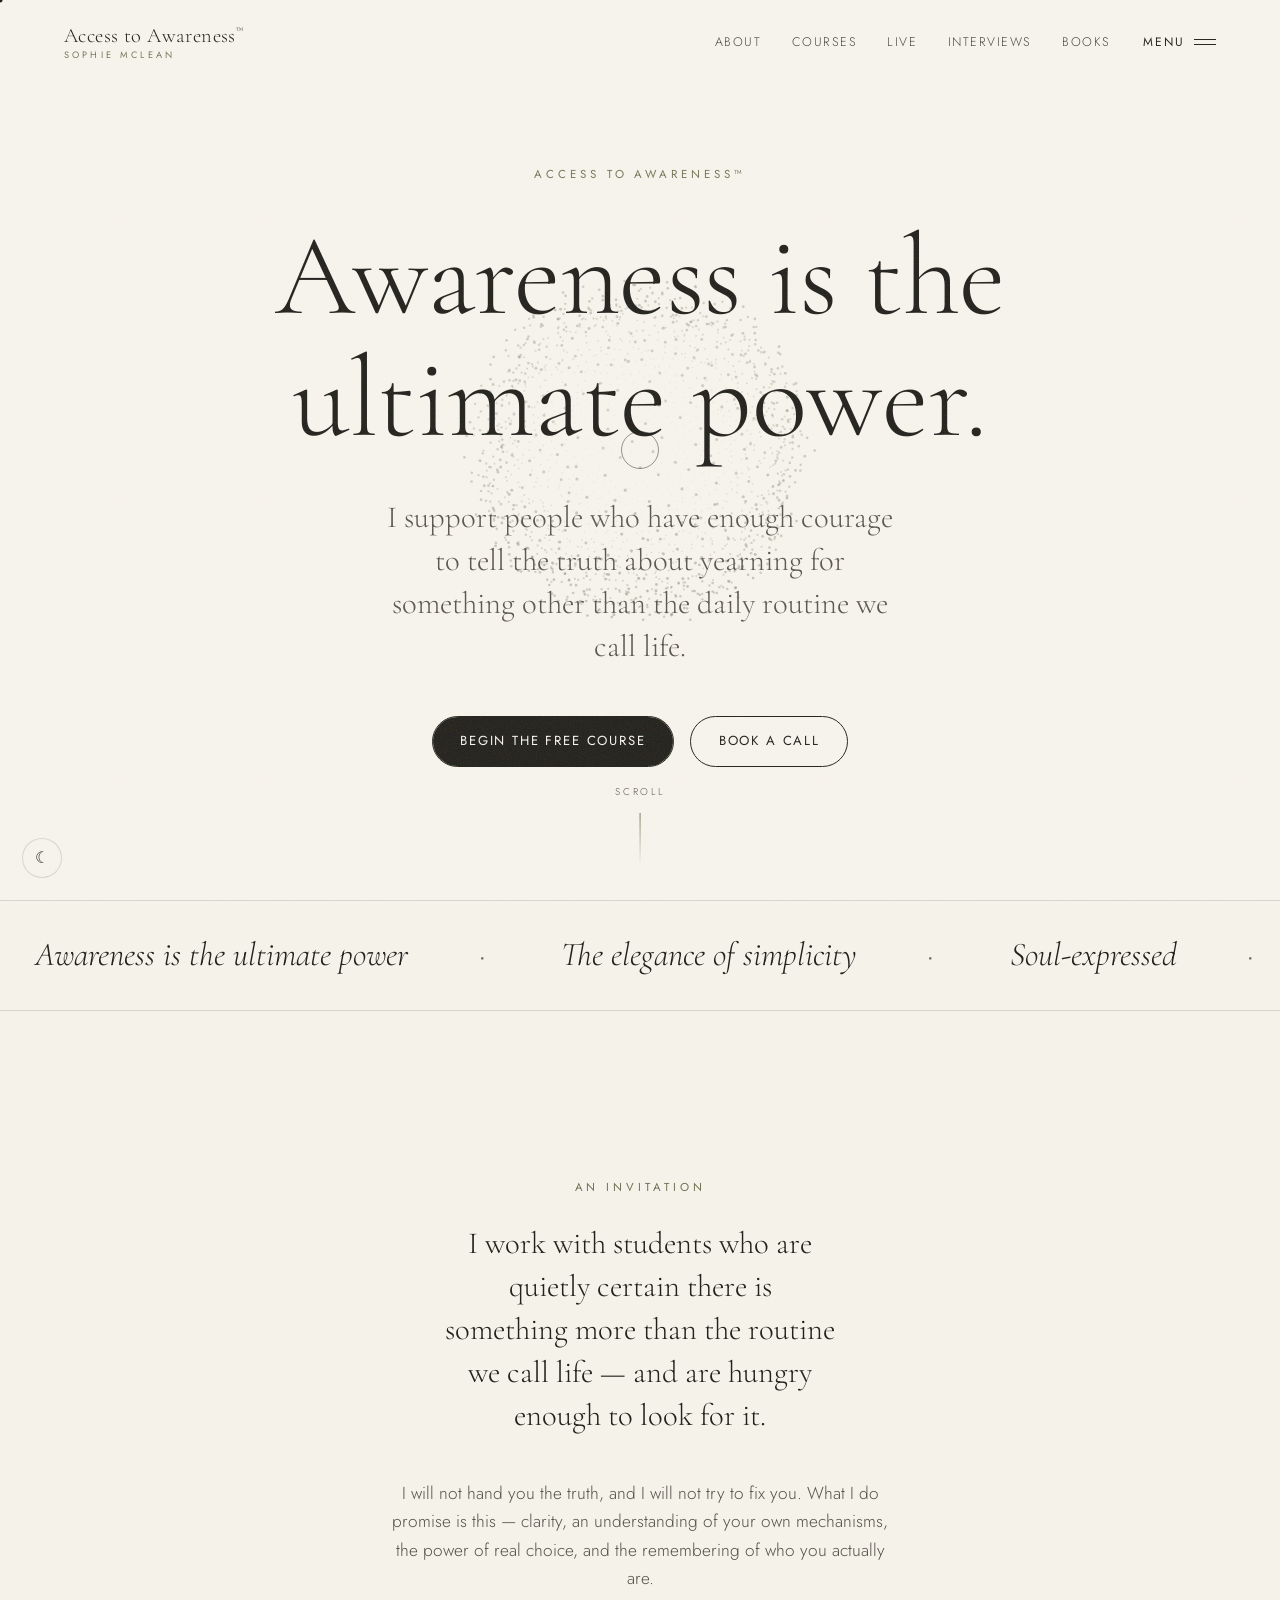
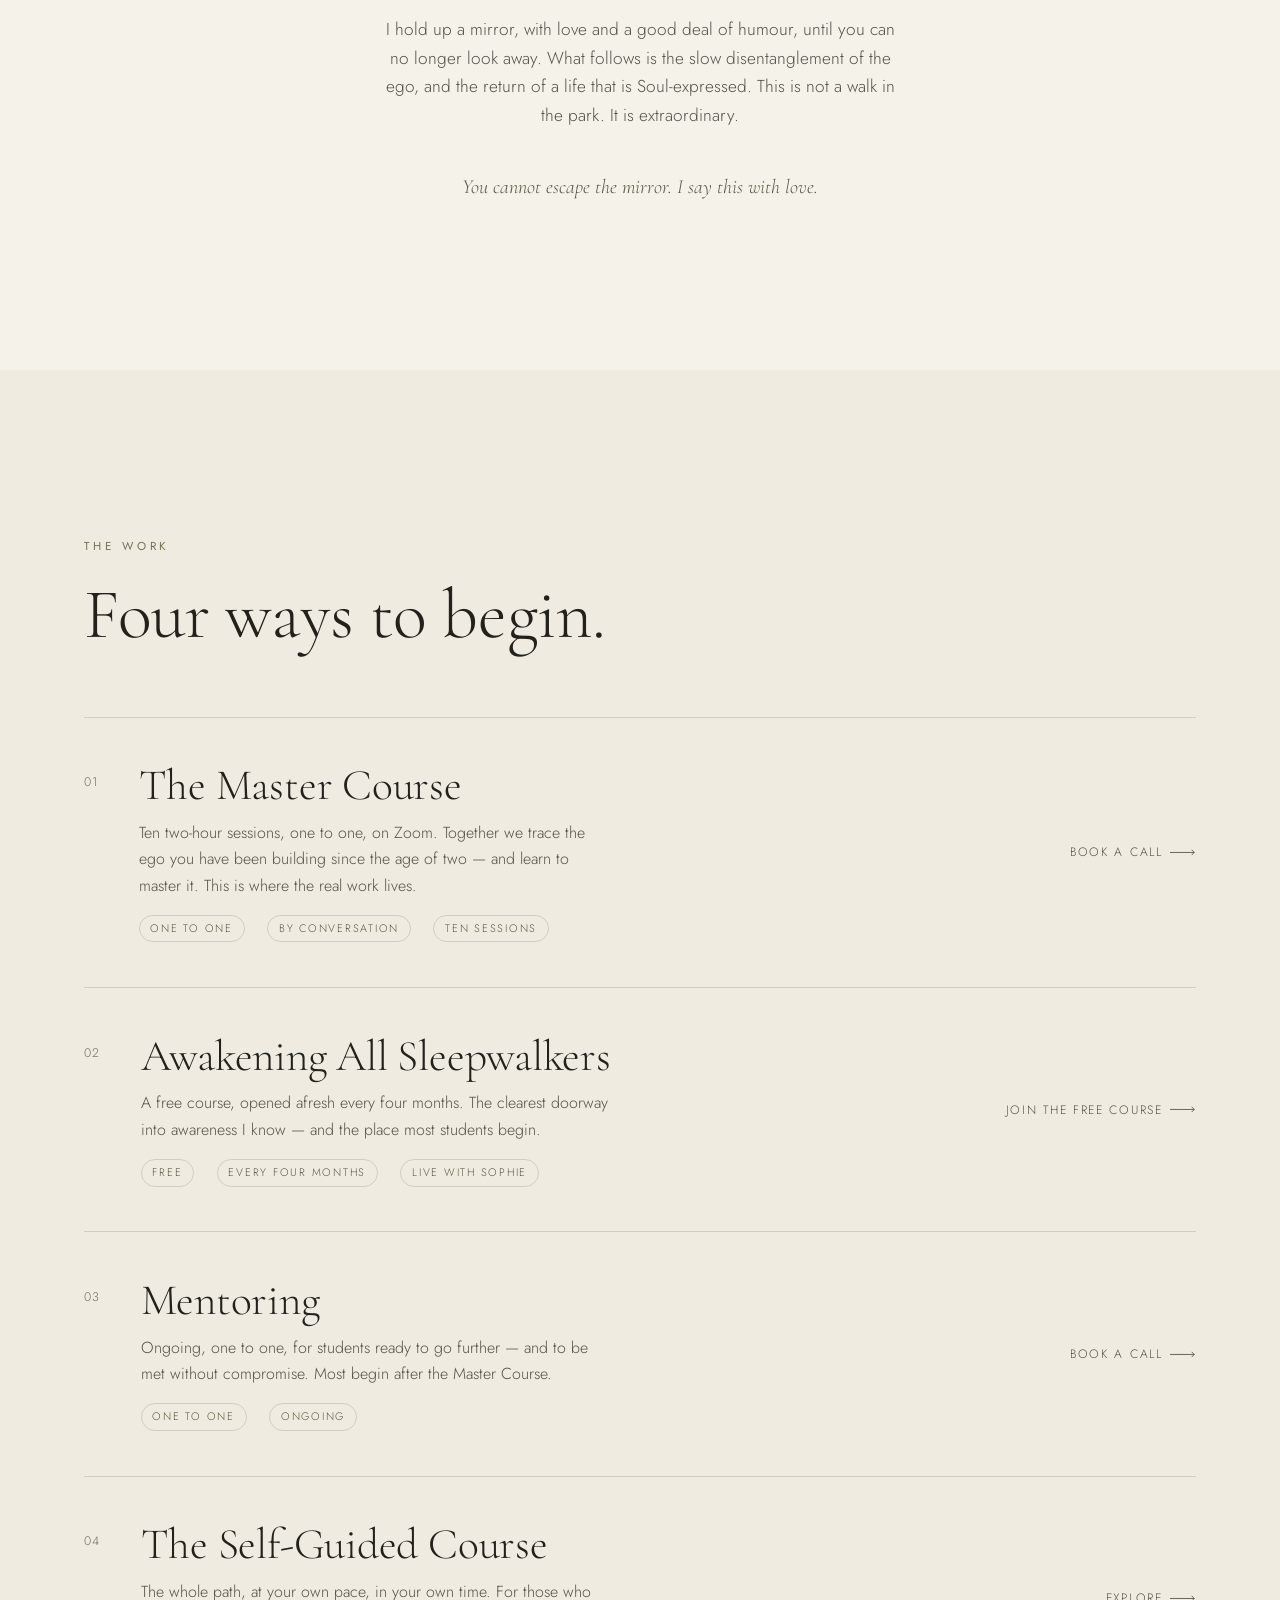
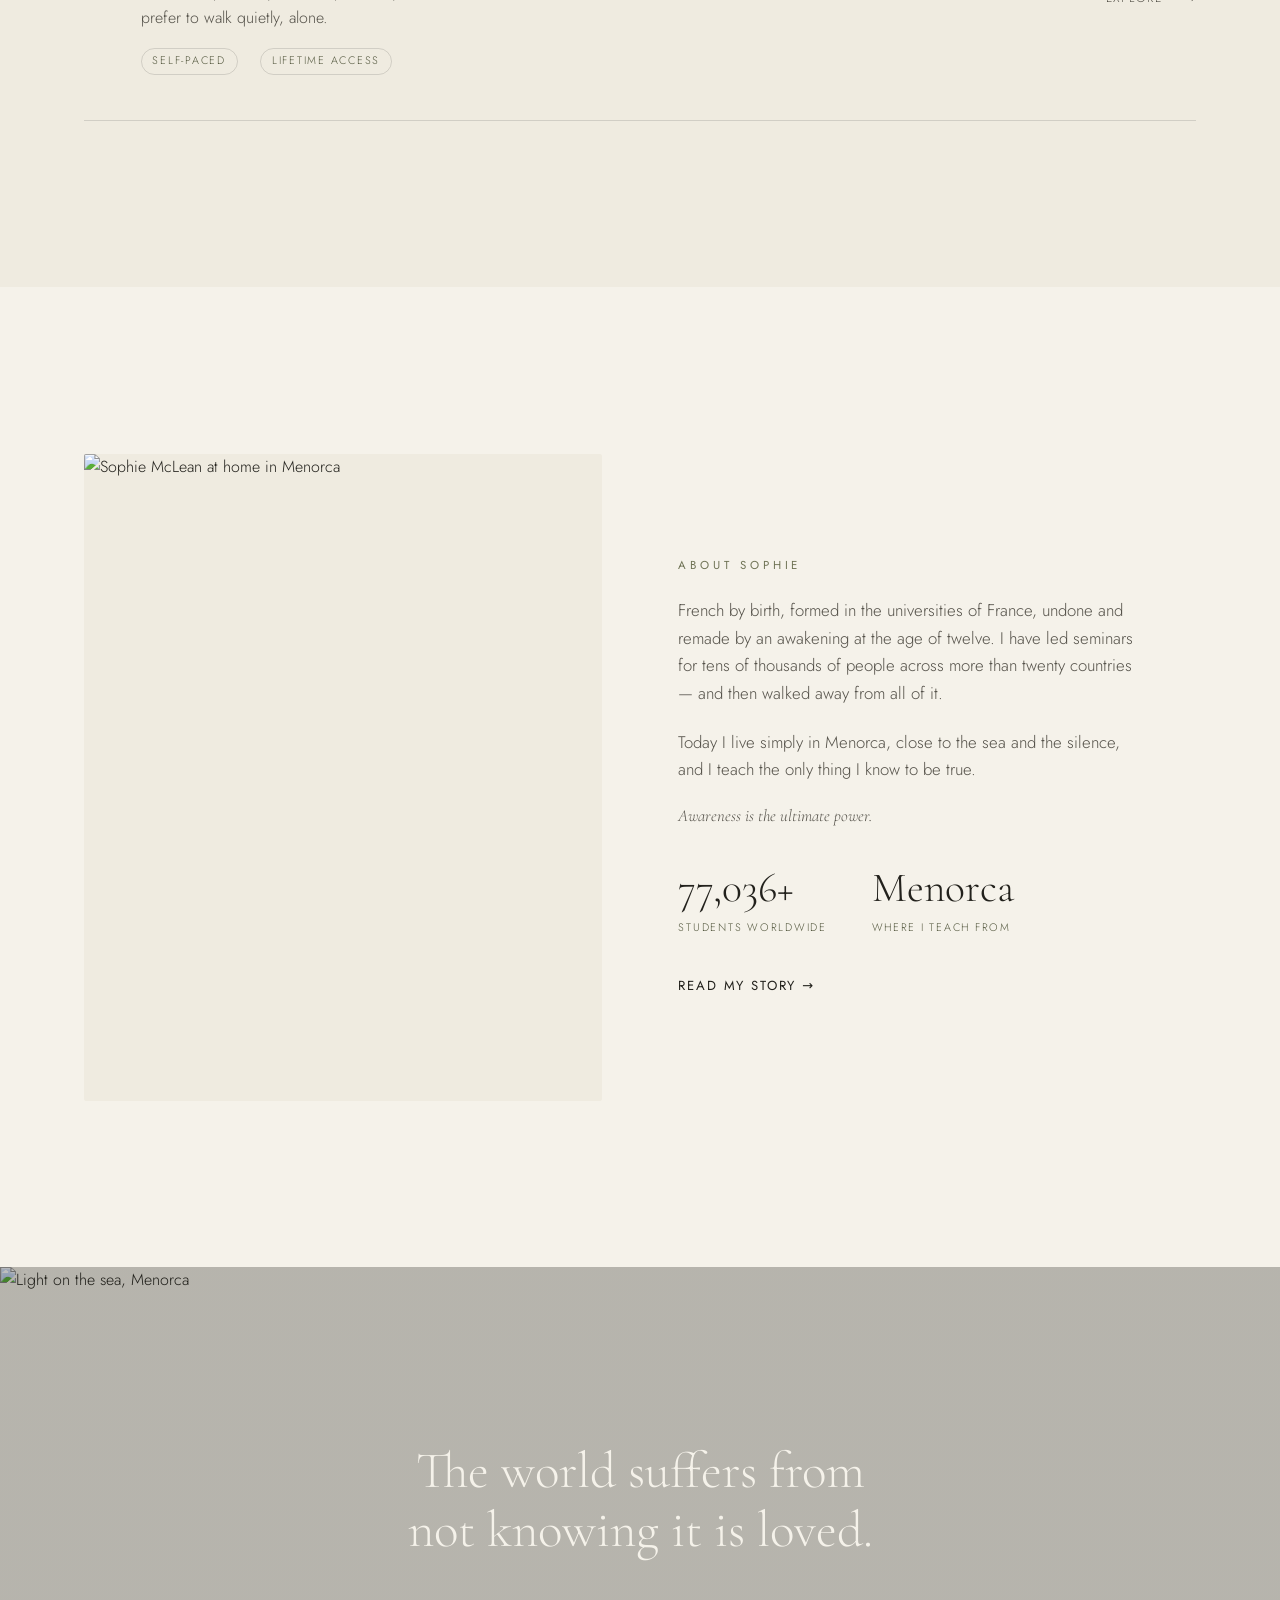
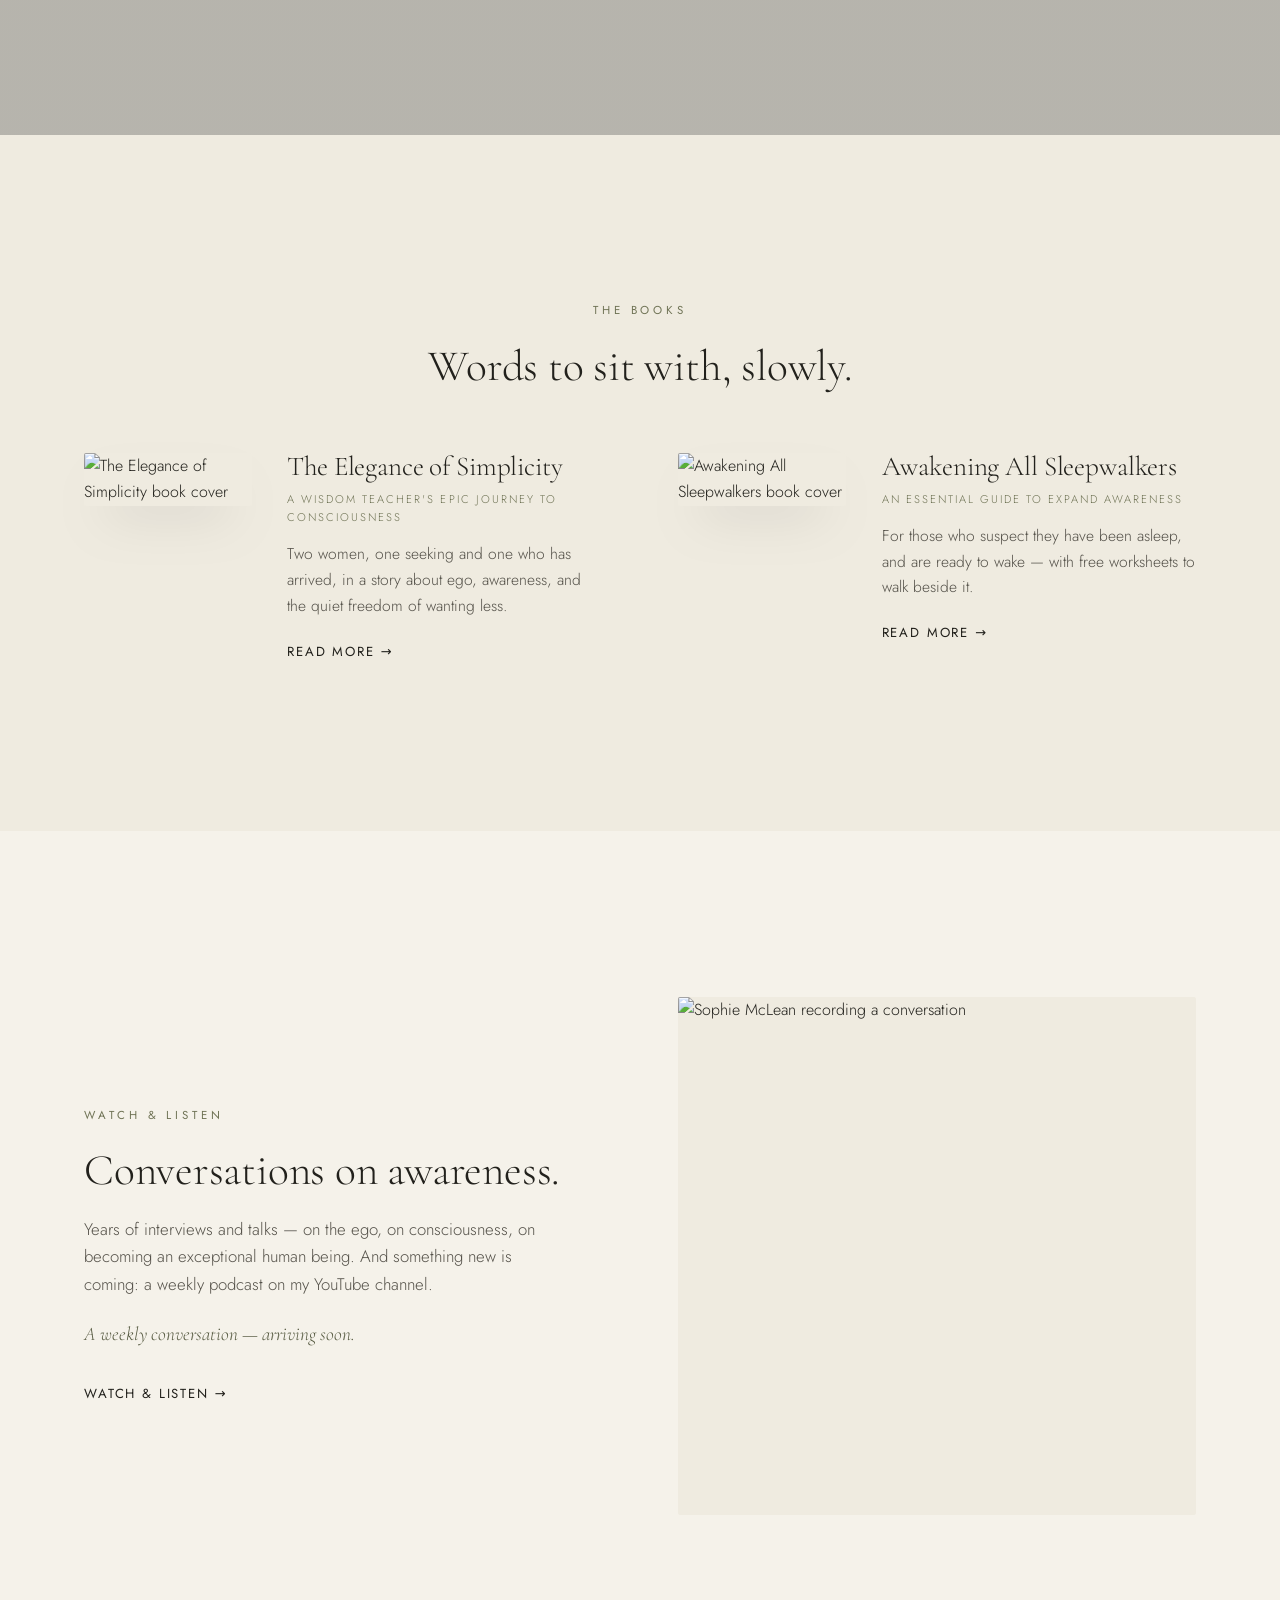
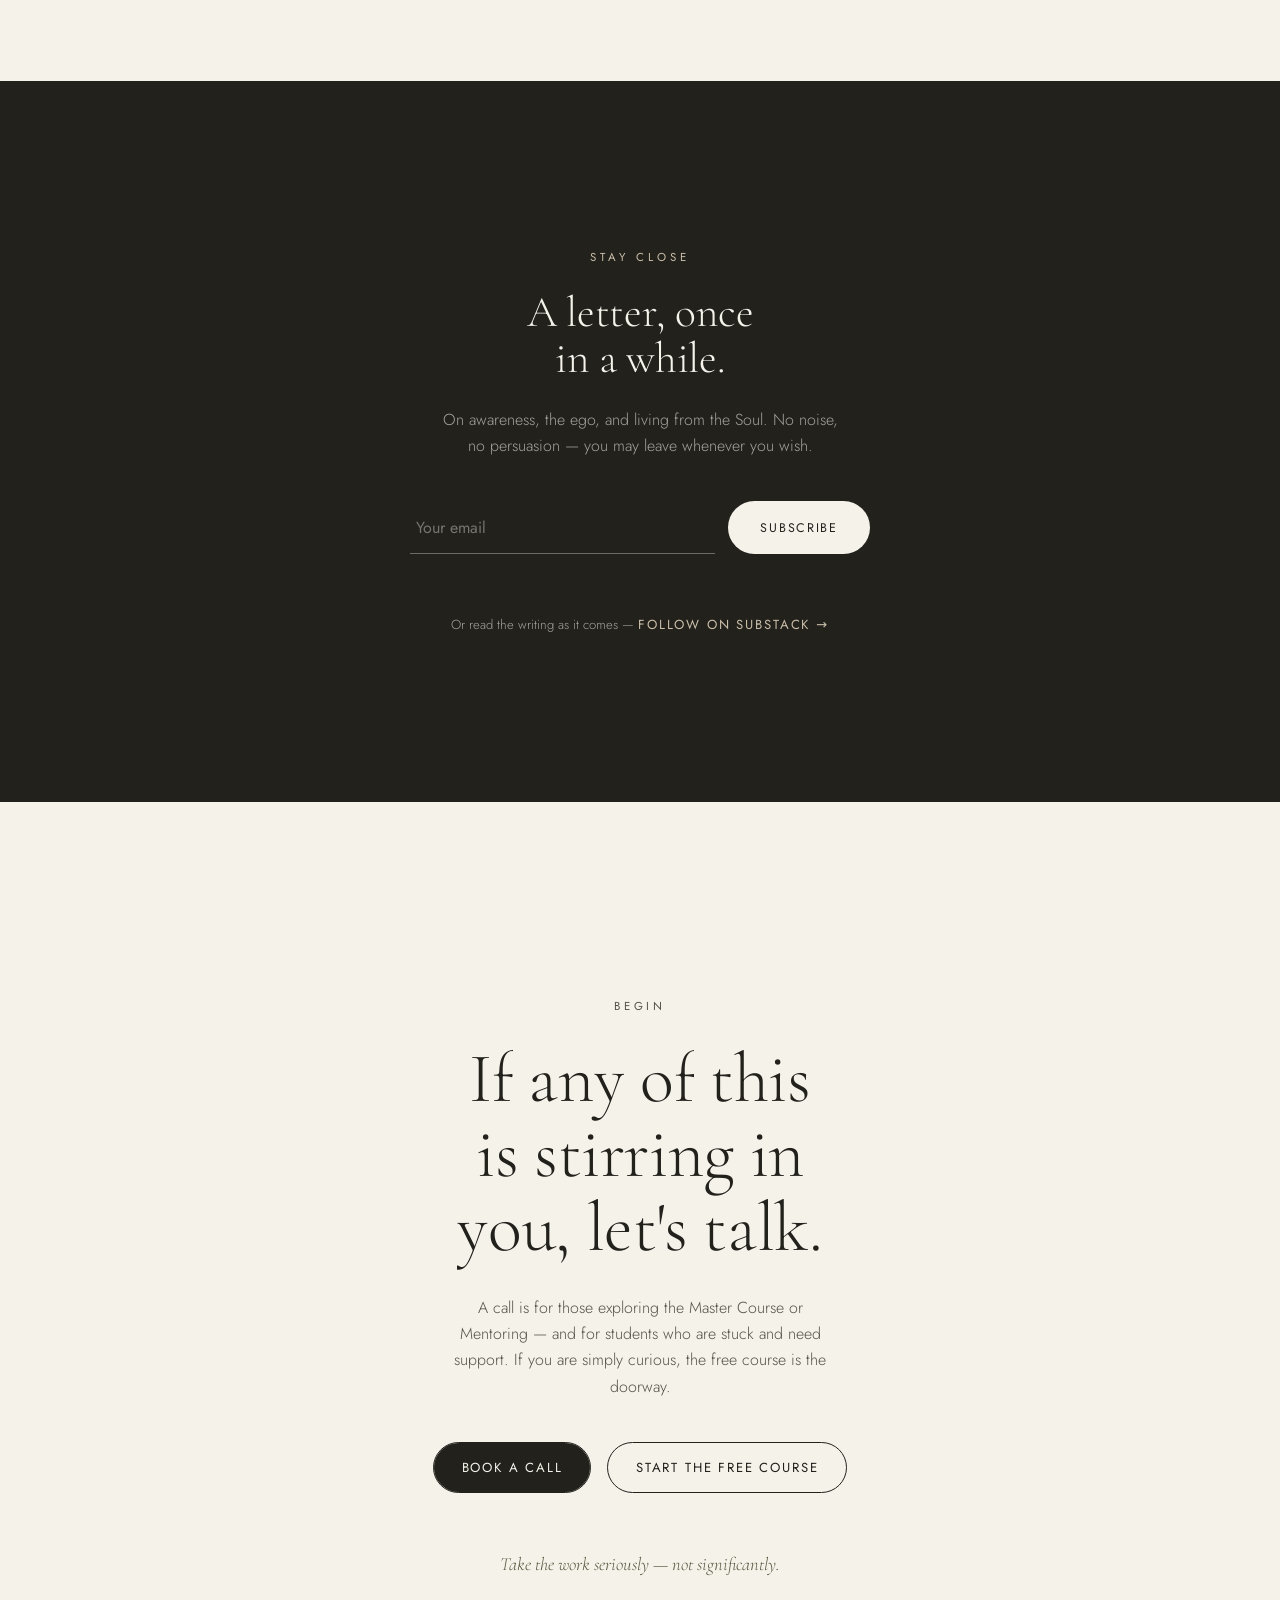
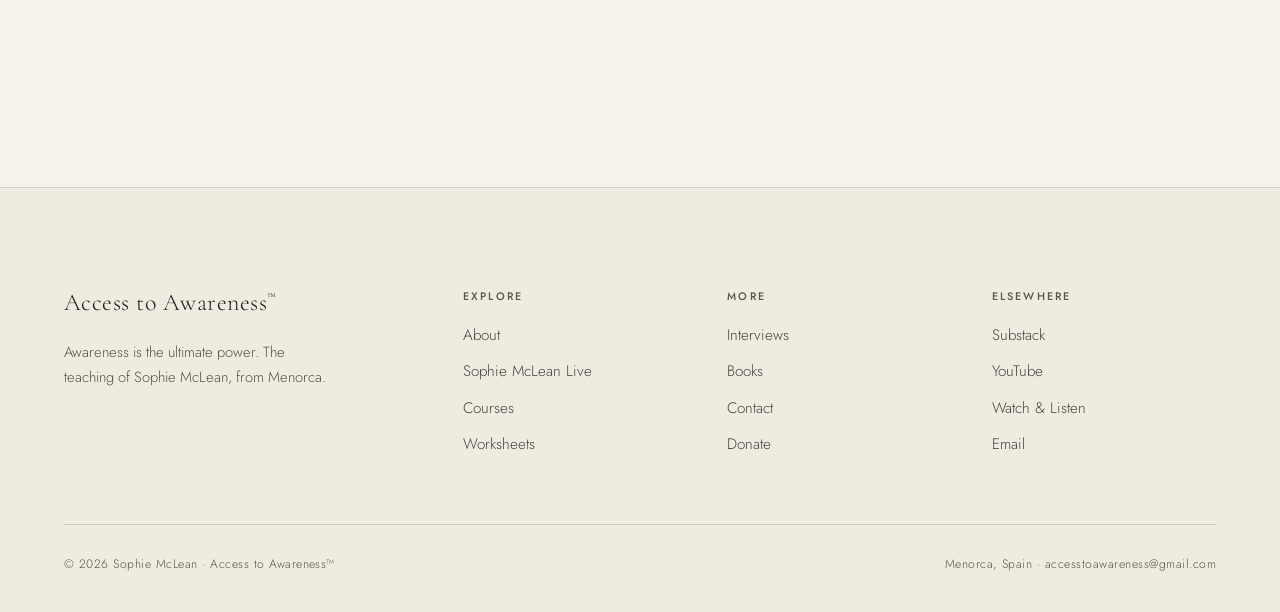
==== index.html @ 5c7475d9 "Update homepage hero line" ====
<!DOCTYPE html>
<html lang="en">
<head>
<meta charset="UTF-8" />
<meta name="viewport" content="width=device-width, initial-scale=1.0" />
<title>Access to Awareness™ — Sophie McLean</title>
<meta name="description" content="Awareness is the ultimate power. A space of total acceptance, where the ego is seen through — the teaching of Sophie McLean, from Menorca." />
<link rel="preconnect" href="https://fonts.googleapis.com" />
<link rel="preconnect" href="https://fonts.gstatic.com" crossorigin />
<link href="https://fonts.googleapis.com/css2?family=Cormorant+Garamond:ital,wght@0,300;0,400;0,500;1,300;1,400&family=Jost:wght@300;400;500&display=swap" rel="stylesheet" />
<link rel="stylesheet" href="styles.css" />
</head>
<body>

<div class="grain"></div>
<div class="progress" id="progress"></div>
<div class="cursor-ring" id="ring"></div>
<div class="cursor-dot" id="dot"></div>
<button class="theme-toggle" id="themeToggle" aria-label="Toggle light and dark">☾</button>

<header class="site" id="header">
  <a href="index.html" class="brand" data-hover>Access to Awareness<sup>™</sup><span>Sophie McLean</span></a>
  <div class="nav-right">
    <nav class="nav-links">
      <a href="about.html">About</a>
      <a href="courses.html">Courses</a>
      <a href="live.html">Live</a>
      <a href="interviews.html">Interviews</a>
      <a href="books.html">Books</a>
    </nav>
    <button class="menu-toggle" id="menuOpen" data-hover>Menu <span class="bars"><i></i><i></i></span></button>
  </div>
</header>

<div class="overlay" id="overlay">
  <button class="close" id="menuClose" data-hover>Close ✕</button>
  <div class="overlay-grid">
    <nav>
      <a href="index.html" aria-current="page"><span class="n">01</span>Home</a>
      <a href="about.html"><span class="n">02</span>About</a>
      <a href="live.html"><span class="n">03</span>Sophie McLean Live</a>
      <a href="courses.html"><span class="n">04</span>Courses</a>
      <a href="worksheets.html"><span class="n">05</span>Worksheets</a>
      <a href="interviews.html"><span class="n">06</span>Interviews</a>
      <a href="books.html"><span class="n">07</span>Books</a>
      <a href="contact.html"><span class="n">08</span>Contact</a>
      <a href="donate.html"><span class="n">09</span>Donate</a>
    </nav>
    <div class="overlay-side">
      <p>For the Master Course and Mentoring, we begin with a conversation.</p>
      <a href="contact.html" class="link-u" data-hover>Book a call →</a><br><br>
      <a href="mailto:accesstoawareness@gmail.com" class="link-u" data-hover>accesstoawareness@gmail.com</a><br><br>
      <a href="https://accesstoawareness.substack.com/" target="_blank" rel="noopener" class="link-u" data-hover>Follow on Substack →</a>
    </div>
  </div>
</div>

<main id="top">

<!-- HERO -->
<section class="hero">
  <canvas id="sphere"></canvas>
  <div class="hero-veil"></div>
  <div class="hero-inner">
    <p class="eyebrow fade-up" data-delay="0">Access to Awareness™</p>
    <h1 class="display" data-split data-delay="1">Awareness is the ultimate power.</h1>
    <p class="lead fade-up" data-delay="2">I support people who have enough courage to tell the truth about yearning for something other than the daily routine we call life.</p>
    <div class="hero-cta fade-up" data-delay="3">
      <a href="live.html" class="btn btn--fill" data-hover>Begin the free course</a>
      <a href="contact.html" class="btn" data-hover>Book a call</a>
    </div>
  </div>
  <div class="scrollcue"><span>Scroll</span><span class="l"></span></div>
</section>

<!-- MARQUEE -->
<div class="marquee">
  <div class="marquee-track" id="marquee">
    <span>Awareness is the ultimate power</span>
    <span>The elegance of simplicity</span>
    <span>Soul-expressed</span>
    <span>The disentanglement of the ego</span>
    <span>A space of total acceptance</span>
  </div>
</div>

<!-- INVITATION -->
<section class="invite pad">
  <div class="wrap">
    <p class="eyebrow fade-up" style="margin-bottom:1.6rem;">An invitation</p>
    <p class="lead" data-split>I work with students who are quietly certain there is something more than the routine we call life — and are hungry enough to look for it.</p>
    <div class="invite-body">
      <p class="fade-up">I will not hand you the truth, and I will not try to fix you. What I do promise is this — clarity, an understanding of your own mechanisms, the power of real choice, and the remembering of who you actually are.</p>
      <p class="fade-up">I hold up a mirror, with love and a good deal of humour, until you can no longer look away. What follows is the slow disentanglement of the ego, and the return of a life that is Soul-expressed. This is not a walk in the park. It is extraordinary.</p>
    </div>
    <p class="whisper fade-up">You cannot escape the mirror. I say this with love.</p>
  </div>
</section>

<!-- THE WORK -->
<section class="pad panel" id="work">
  <div class="wrap">
    <div class="sec-head">
      <span class="eyebrow fade-up">The Work</span>
      <h2 class="h-lg" data-split>Four ways to begin.</h2>
    </div>

    <a href="contact.html" class="offer fade-up" data-hover>
      <span class="num">01</span>
      <div class="mid">
        <h3>The Master Course</h3>
        <p>Ten two-hour sessions, one to one, on Zoom. Together we trace the ego you have been building since the age of two — and learn to master it. This is where the real work lives.</p>
        <div class="meta"><span>One to one</span><span>By conversation</span><span>Ten sessions</span></div>
      </div>
      <span class="go">Book a call <svg viewBox="0 0 30 8" fill="none"><path d="M0 4h28M25 1l3 3-3 3" stroke="currentColor"/></svg></span>
    </a>

    <a href="live.html" class="offer fade-up" data-hover>
      <span class="num">02</span>
      <div class="mid">
        <h3>Awakening All Sleepwalkers</h3>
        <p>A free course, opened afresh every four months. The clearest doorway into awareness I know — and the place most students begin.</p>
        <div class="meta"><span>Free</span><span>Every four months</span><span>Live with Sophie</span></div>
      </div>
      <span class="go">Join the free course <svg viewBox="0 0 30 8" fill="none"><path d="M0 4h28M25 1l3 3-3 3" stroke="currentColor"/></svg></span>
    </a>

    <a href="contact.html" class="offer fade-up" data-hover>
      <span class="num">03</span>
      <div class="mid">
        <h3>Mentoring</h3>
        <p>Ongoing, one to one, for students ready to go further — and to be met without compromise. Most begin after the Master Course.</p>
        <div class="meta"><span>One to one</span><span>Ongoing</span></div>
      </div>
      <span class="go">Book a call <svg viewBox="0 0 30 8" fill="none"><path d="M0 4h28M25 1l3 3-3 3" stroke="currentColor"/></svg></span>
    </a>

    <a href="courses.html" class="offer fade-up" data-hover>
      <span class="num">04</span>
      <div class="mid">
        <h3>The Self-Guided Course</h3>
        <p>The whole path, at your own pace, in your own time. For those who prefer to walk quietly, alone.</p>
        <div class="meta"><span>Self-paced</span><span>Lifetime access</span></div>
      </div>
      <span class="go">Explore <svg viewBox="0 0 30 8" fill="none"><path d="M0 4h28M25 1l3 3-3 3" stroke="currentColor"/></svg></span>
    </a>
  </div>
</section>

<!-- ABOUT PREVIEW -->
<section class="pad" id="about-preview">
  <div class="wrap split">
    <div class="split-media img-mask fade-up">
      <img src="https://static.wixstatic.com/media/114c2f_3ed56c18734b4f0592949b1990e57820~mv2.jpg/v1/fill/w_1100,h_1375,al_c,q_85/file.jpg" alt="Sophie McLean at home in Menorca" loading="lazy" />
    </div>
    <div class="split-copy">
      <span class="eyebrow fade-up">About Sophie</span>
      <p class="fade-up">French by birth, formed in the universities of France, undone and remade by an awakening at the age of twelve. I have led seminars for tens of thousands of people across more than twenty countries — and then walked away from all of it.</p>
      <p class="fade-up">Today I live simply in Menorca, close to the sea and the silence, and I teach the only thing I know to be true.</p>
      <p class="about-truth fade-up">Awareness is the ultimate power.</p>
      <div class="stats">
        <div class="st fade-up"><div class="n" data-count="80000">0</div><div class="k">Students worldwide</div></div>
        <div class="st fade-up"><div class="n">Menorca</div><div class="k">Where I teach from</div></div>
      </div>
      <div class="fade-up" style="margin-top:2.2rem;"><a href="about.html" class="link-u" data-hover>Read my story →</a></div>
    </div>
  </div>
</section>

<!-- BAND QUOTE -->
<section class="band">
  <img src="https://static.wixstatic.com/media/114c2f_38490e9204fd49dbb47060234d88c973~mv2.jpg/v1/fill/w_1920,h_1080,al_c,q_82/file.jpg" alt="Light on the sea, Menorca" loading="lazy" />
  <div class="band-quote"><blockquote>The world suffers from not knowing it is loved.</blockquote></div>
</section>

<!-- BOOKS PREVIEW -->
<section class="pad panel" id="books-preview">
  <div class="wrap">
    <div class="sec-head center">
      <span class="eyebrow fade-up">The Books</span>
      <h2 class="h-md fade-up">Words to sit with, slowly.</h2>
    </div>
    <div class="books-grid">
      <div class="book fade-up">
        <div class="book-cover"><img src="https://static.wixstatic.com/media/8c7972_83647a45d5ed443b849c18228573714b~mv2.png/v1/fit/w_600,h_900,q_90/file.jpg" alt="The Elegance of Simplicity book cover" loading="lazy" /></div>
        <div class="book-info">
          <h3>The Elegance of Simplicity</h3>
          <div class="by">A Wisdom Teacher's Epic Journey to Consciousness</div>
          <p>Two women, one seeking and one who has arrived, in a story about ego, awareness, and the quiet freedom of wanting less.</p>
          <a href="books.html" class="link-u" data-hover>Read more →</a>
        </div>
      </div>
      <div class="book fade-up">
        <div class="book-cover"><img src="https://static.wixstatic.com/media/8c7972_ead831d33aa0418fab0b63ec5436a55d~mv2.png/v1/fit/w_600,h_900,q_90/file.jpg" alt="Awakening All Sleepwalkers book cover" loading="lazy" /></div>
        <div class="book-info">
          <h3>Awakening All Sleepwalkers</h3>
          <div class="by">An Essential Guide to Expand Awareness</div>
          <p>For those who suspect they have been asleep, and are ready to wake — with free worksheets to walk beside it.</p>
          <a href="books.html" class="link-u" data-hover>Read more →</a>
        </div>
      </div>
    </div>
  </div>
</section>

<!-- INTERVIEWS / PODCAST TEASER -->
<section class="pad" id="watch-preview">
  <div class="wrap split reverse">
    <div class="split-media wide img-mask fade-up">
      <img src="https://static.wixstatic.com/media/114c2f_87633c11b88e428e811bf7037845d753~mv2.jpg/v1/fill/w_1200,h_1200,al_c,q_82/file.jpg" alt="Sophie McLean recording a conversation" loading="lazy" />
    </div>
    <div class="split-copy">
      <span class="eyebrow fade-up">Watch &amp; Listen</span>
      <h2 class="h-md fade-up" style="margin-bottom:1.4rem;">Conversations on awareness.</h2>
      <p class="fade-up">Years of interviews and talks — on the ego, on consciousness, on becoming an exceptional human being. And something new is coming: a weekly podcast on my YouTube channel.</p>
      <p class="fade-up italic" style="color:var(--olive-dk);font-family:var(--serif);font-size:1.2rem;">A weekly conversation — arriving soon.</p>
      <div class="fade-up" style="margin-top:1.8rem;"><a href="interviews.html" class="link-u" data-hover>Watch &amp; listen →</a></div>
    </div>
  </div>
</section>

<!-- STAY / NEWSLETTER -->
<section class="ink-section pad center" id="stay">
  <div class="wrap">
    <p class="eyebrow fade-up">Stay close</p>
    <h2 class="h-md fade-up" style="max-width:16ch;margin:1.4rem auto 0;">A letter, once in a while.</h2>
    <p class="fade-up" style="max-width:44ch;margin:1.6rem auto 0;">On awareness, the ego, and living from the Soul. No noise, no persuasion — you may leave whenever you wish.</p>
    <form class="form fade-up" data-demo>
      <input type="email" placeholder="Your email" required aria-label="Your email" />
      <button type="submit" data-hover>Subscribe</button>
    </form>
    <p class="form-note"></p>
    <p class="sub-line fade-up">Or read the writing as it comes — <a href="https://accesstoawareness.substack.com/" target="_blank" rel="noopener" class="link-u" data-hover>follow on Substack →</a></p>
  </div>
</section>

<!-- FINAL CTA -->
<section class="final pad">
  <div class="wrap">
    <p class="eyebrow fade-up" style="margin-bottom:1.6rem;">Begin</p>
    <h2 class="h-lg" data-split>If any of this is stirring in you, let's talk.</h2>
    <p class="fade-up">A call is for those exploring the Master Course or Mentoring — and for students who are stuck and need support. If you are simply curious, the free course is the doorway.</p>
    <div class="fade-up" style="display:flex;gap:1rem;justify-content:center;flex-wrap:wrap;">
      <a href="contact.html" class="btn btn--fill" data-hover>Book a call</a>
      <a href="live.html" class="btn" data-hover>Start the free course</a>
    </div>
    <p class="humour fade-up">Take the work seriously — not significantly.</p>
  </div>
</section>

</main>

<footer class="site">
  <div class="foot-grid">
    <div class="foot-brand">
      <a href="index.html" class="brand" data-hover>Access to Awareness<sup>™</sup></a>
      <p>Awareness is the ultimate power. The teaching of Sophie McLean, from Menorca.</p>
    </div>
    <div class="foot-col">
      <h4>Explore</h4>
      <a href="about.html" data-hover>About</a>
      <a href="live.html" data-hover>Sophie McLean Live</a>
      <a href="courses.html" data-hover>Courses</a>
      <a href="worksheets.html" data-hover>Worksheets</a>
    </div>
    <div class="foot-col">
      <h4>More</h4>
      <a href="interviews.html" data-hover>Interviews</a>
      <a href="books.html" data-hover>Books</a>
      <a href="contact.html" data-hover>Contact</a>
      <a href="donate.html" data-hover>Donate</a>
    </div>
    <div class="foot-col">
      <h4>Elsewhere</h4>
      <a href="https://accesstoawareness.substack.com/" target="_blank" rel="noopener" data-hover>Substack</a>
      <a href="https://www.youtube.com/c/SophieMcLeanAccesstoAwarenessLLC" target="_blank" rel="noopener" data-hover>YouTube</a>
      <a href="interviews.html" data-hover>Watch &amp; Listen</a>
      <a href="mailto:accesstoawareness@gmail.com" data-hover>Email</a>
    </div>
  </div>
  <div class="foot-bottom">
    <span>© <span id="yr"></span> Sophie McLean · Access to Awareness™</span>
    <span>Menorca, Spain · accesstoawareness@gmail.com</span>
  </div>
</footer>

<script src="app.js"></script>
</body>
</html>
---- styles.css ----
/* ============================================================
   ACCESS TO AWARENESS — SOPHIE McLEAN
   Shared design system  ·  quiet-luxury minimalism
   ============================================================ */

:root{
  color-scheme: light;
  --bg:#F5F2EA; --panel:#EFEBE0; --ink:#22211C; --ink-soft:#55524A;
  --olive:#6F7355; --olive-dk:#565A41; --sand:#C9BEA9;
  --line:rgba(34,33,28,0.14); --particle:74,80,56;
  --stay-bg:#22211C; --stay-text:#F5F2EA; --stay-muted:rgba(245,242,234,.62);
  --header-bg:rgba(245,242,234,.82);

  --serif:"Cormorant Garamond", Georgia, "Times New Roman", serif;
  --sans:"Jost", ui-sans-serif, system-ui, -apple-system, "Segoe UI", Helvetica, Arial, sans-serif;
  --ease:cubic-bezier(0.22,1,0.36,1);
  --gutter:clamp(1.4rem,5vw,6rem); --maxw:1240px;
}
@media (prefers-color-scheme:dark){
  :root{
    color-scheme: dark;
    --bg:#161610; --panel:#1E1E16; --ink:#ECE7DA; --ink-soft:#A7A192;
    --olive:#9AA372; --olive-dk:#B4BD88; --sand:#C9BEA9;
    --line:rgba(236,231,218,0.14); --particle:143,151,108;
    --stay-bg:#20201A; --stay-text:#ECE7DA; --stay-muted:rgba(236,231,218,.6);
    --header-bg:rgba(22,22,16,.82);
  }
}
:root[data-theme="light"]{
  color-scheme: light;
  --bg:#F5F2EA; --panel:#EFEBE0; --ink:#22211C; --ink-soft:#55524A;
  --olive:#6F7355; --olive-dk:#565A41; --sand:#C9BEA9;
  --line:rgba(34,33,28,0.14); --particle:74,80,56;
  --stay-bg:#22211C; --stay-text:#F5F2EA; --stay-muted:rgba(245,242,234,.62);
  --header-bg:rgba(245,242,234,.82);
}
:root[data-theme="dark"]{
  color-scheme: dark;
  --bg:#161610; --panel:#1E1E16; --ink:#ECE7DA; --ink-soft:#A7A192;
  --olive:#9AA372; --olive-dk:#B4BD88; --sand:#C9BEA9;
  --line:rgba(236,231,218,0.14); --particle:143,151,108;
  --stay-bg:#20201A; --stay-text:#ECE7DA; --stay-muted:rgba(236,231,218,.6);
  --header-bg:rgba(22,22,16,.82);
}

*{ margin:0; padding:0; box-sizing:border-box; }
html{ scroll-behavior:smooth; -webkit-font-smoothing:antialiased; text-rendering:optimizeLegibility; }
body{ background:var(--bg); color:var(--ink); font-family:var(--sans); font-weight:300; line-height:1.65; overflow-x:hidden; }
img{ max-width:100%; display:block; }

.grain{ position:fixed; inset:0; z-index:9998; pointer-events:none; opacity:.5; mix-blend-mode:soft-light;
  background-image:url("data:image/svg+xml,%3Csvg xmlns='http://www.w3.org/2000/svg' width='140' height='140'%3E%3Cfilter id='n'%3E%3CfeTurbulence type='fractalNoise' baseFrequency='0.85' numOctaves='3' stitchTiles='stitch'/%3E%3C/filter%3E%3Crect width='100%25' height='100%25' filter='url(%23n)'/%3E%3C/svg%3E"); }
.progress{ position:fixed; top:0; left:0; height:1px; width:0%; background:var(--olive); z-index:9997; }

.cursor-ring,.cursor-dot{ position:fixed; top:0; left:0; z-index:9999; pointer-events:none; border-radius:50%; transform:translate(-50%,-50%); }
.cursor-ring{ width:38px; height:38px; border:1px solid color-mix(in srgb,var(--ink) 45%,transparent); transition:width .3s var(--ease),height .3s var(--ease),border-color .3s var(--ease); }
.cursor-dot{ width:5px; height:5px; background:var(--ink); }
body.hovering .cursor-ring{ width:64px; height:64px; border-color:var(--olive); }
@media (hover:none),(pointer:coarse){ .cursor-ring,.cursor-dot{ display:none; } }

/* ---- type ---- */
.eyebrow{ font-family:var(--sans); font-weight:400; font-size:.72rem; letter-spacing:.34em; text-transform:uppercase; color:var(--olive); }
h1,h2,h3,h4{ font-family:var(--serif); font-weight:300; line-height:1.06; letter-spacing:-.005em; text-wrap:balance; }
.display{ font-size:clamp(3rem,9vw,8.6rem); }
.h-xl{ font-size:clamp(2.8rem,7vw,6rem); }
.h-lg{ font-size:clamp(2.4rem,5.5vw,5rem); }
.h-md{ font-size:clamp(1.9rem,3.4vw,3.1rem); }
.h-sm{ font-size:clamp(1.5rem,2.4vw,2.1rem); }
.lead{ font-family:var(--serif); font-size:clamp(1.35rem,2.4vw,2rem); font-weight:300; line-height:1.4; color:var(--ink); }
.body{ font-size:1.02rem; color:var(--ink-soft); max-width:44ch; }
.italic{ font-style:italic; }

/* ---- reveal ---- */
.reveal-line{ display:inline-block; overflow:hidden; vertical-align:top; padding-bottom:.14em; margin-bottom:-.14em; }
.word{ display:inline-block; transform:translateY(120%); transition:transform 1s var(--ease); }
.in .word{ transform:translateY(0); }
.fade-up{ opacity:0; transform:translateY(28px); transition:opacity 1.1s ease, transform 1.1s var(--ease); }
.fade-up.in{ opacity:1; transform:none; }
.img-mask{ overflow:hidden; }
.img-mask img{ transform:scale(1.12); transition:transform 1.6s var(--ease); }
.img-mask.in img{ transform:scale(1); }

/* ---- buttons / links ---- */
.btn{ --c:var(--ink); position:relative; display:inline-flex; align-items:center; gap:.7em; font-family:var(--sans); font-weight:400; font-size:.82rem; letter-spacing:.14em; text-transform:uppercase; color:var(--c); text-decoration:none; padding:1.05em 2.1em; border:1px solid var(--c); border-radius:100px; overflow:hidden; background:transparent; transition:color .5s var(--ease); cursor:pointer; z-index:0; }
.btn::before{ content:""; position:absolute; inset:0; z-index:-1; background:var(--c); transform:scaleY(0); transform-origin:bottom; transition:transform .5s var(--ease); }
.btn:hover{ color:var(--bg); }
.btn:hover::before{ transform:scaleY(1); }
.btn--fill{ color:var(--bg); }
.btn--fill::before{ transform:scaleY(1); }
.btn--fill:hover{ color:var(--ink); }
.btn--fill:hover::before{ transform:scaleY(0); }
.link-u{ position:relative; color:var(--ink); text-decoration:none; font-size:.82rem; letter-spacing:.14em; text-transform:uppercase; font-weight:400; white-space:nowrap; }
.link-u::after{ content:""; position:absolute; left:0; bottom:-4px; height:1px; width:100%; background:currentColor; transform:scaleX(0); transform-origin:right; transition:transform .5s var(--ease); }
.link-u:hover::after{ transform:scaleX(1); transform-origin:left; }

/* ---- header ---- */
header.site{ position:fixed; top:0; left:0; width:100%; z-index:1000; display:flex; align-items:center; justify-content:space-between; padding:1.6rem var(--gutter); transition:transform .5s var(--ease),background .5s,padding .5s var(--ease),border-color .5s; border-bottom:1px solid transparent; }
header.site.hidden{ transform:translateY(-100%); }
header.site.scrolled{ background:var(--header-bg); backdrop-filter:blur(14px); padding:1rem var(--gutter); border-bottom:1px solid var(--line); }
.brand{ font-family:var(--serif); font-size:1.28rem; letter-spacing:.02em; color:var(--ink); text-decoration:none; line-height:1; }
.brand sup{ font-size:.5em; vertical-align:super; }
.brand span{ display:block; font-family:var(--sans); font-size:.58rem; font-weight:400; letter-spacing:.34em; text-transform:uppercase; color:var(--olive); margin-top:.4em; }
.nav-right{ display:flex; align-items:center; gap:2rem; }
.nav-links{ display:flex; gap:1.9rem; }
.nav-links a{ font-family:var(--sans); font-size:.78rem; letter-spacing:.12em; text-transform:uppercase; color:var(--ink); text-decoration:none; opacity:.85; position:relative; }
.nav-links a::after{ content:""; position:absolute; left:0; bottom:-5px; height:1px; width:100%; background:var(--olive); transform:scaleX(0); transform-origin:right; transition:transform .45s var(--ease); }
.nav-links a:hover,.nav-links a.active{ opacity:1; }
.nav-links a:hover::after,.nav-links a.active::after{ transform:scaleX(1); transform-origin:left; }
.menu-toggle{ display:flex; align-items:center; gap:.7em; background:none; border:none; font-family:var(--sans); font-size:.76rem; letter-spacing:.18em; text-transform:uppercase; color:var(--ink); cursor:pointer; }
.menu-toggle .bars{ display:inline-flex; flex-direction:column; gap:4px; width:22px; }
.menu-toggle .bars i{ height:1px; width:100%; background:var(--ink); display:block; }
@media(max-width:1040px){ .nav-links{ display:none; } }

/* ---- overlay menu ---- */
.overlay{ position:fixed; inset:0; z-index:1200; background:#161610; color:#ECE7DA; display:flex; flex-direction:column; justify-content:center; padding:var(--gutter); clip-path:circle(0% at calc(100% - 5rem) 3rem); pointer-events:none; transition:clip-path .8s var(--ease); }
.overlay.open{ clip-path:circle(150% at calc(100% - 5rem) 3rem); pointer-events:auto; }
.overlay .close{ position:absolute; top:1.6rem; right:var(--gutter); background:none; border:none; color:#ECE7DA; font-family:var(--sans); font-size:.8rem; letter-spacing:.2em; text-transform:uppercase; cursor:pointer; }
.overlay-grid{ display:grid; grid-template-columns:1.4fr 1fr; gap:3rem; align-items:end; max-width:var(--maxw); margin:0 auto; width:100%; }
.overlay nav{ display:flex; flex-direction:column; gap:.1rem; }
.overlay nav a{ font-family:var(--serif); font-size:clamp(1.7rem,3.8vw,2.9rem); font-weight:300; color:#ECE7DA; text-decoration:none; line-height:1.24; opacity:.55; transition:opacity .4s,padding-left .4s var(--ease); width:fit-content; }
.overlay nav a:hover,.overlay nav a[aria-current]{ opacity:1; padding-left:.6rem; }
.overlay nav a .n{ font-family:var(--sans); font-size:.6rem; letter-spacing:.2em; vertical-align:top; color:#9AA372; margin-right:.7em; }
.overlay-side{ border-left:1px solid rgba(236,231,218,.18); padding-left:2.4rem; }
.overlay-side p{ color:rgba(236,231,218,.6); font-size:.92rem; margin-bottom:1.4rem; max-width:30ch; }
.overlay-side a{ color:#ECE7DA; }
@media(max-width:760px){ .overlay-grid{ grid-template-columns:1fr; gap:2rem; } .overlay-side{ border:none; padding-left:0; } }

/* ---- layout ---- */
main{ position:relative; }
.wrap{ max-width:var(--maxw); margin:0 auto; padding-left:var(--gutter); padding-right:var(--gutter); }
.wrap-narrow{ max-width:820px; margin:0 auto; padding-left:var(--gutter); padding-right:var(--gutter); }
.pad{ padding-top:clamp(6rem,13vw,11rem); padding-bottom:clamp(6rem,13vw,11rem); }
.pad-sm{ padding-top:clamp(4rem,8vw,7rem); padding-bottom:clamp(4rem,8vw,7rem); }
.center{ text-align:center; }
.panel{ background:var(--panel); }
.ink-section{ background:var(--stay-bg); color:var(--stay-text); }
.ink-section .eyebrow{ color:var(--sand); }
.ink-section h1,.ink-section h2,.ink-section h3{ color:var(--stay-text); }
.ink-section p{ color:var(--stay-muted); }
.sec-head{ margin-bottom:4rem; }
.sec-head .eyebrow{ display:block; margin-bottom:1.4rem; }

/* ---- home hero ---- */
.hero{ position:relative; min-height:100svh; display:flex; align-items:center; justify-content:center; text-align:center; padding:8rem var(--gutter) 6rem; }
#sphere{ position:absolute; inset:0; width:100%; height:100%; display:block; z-index:0; }
.hero-veil{ position:absolute; inset:0; z-index:1; background:radial-gradient(ellipse 60% 55% at 50% 46%, color-mix(in srgb,var(--bg) 55%,transparent) 0%, transparent 70%); pointer-events:none; }
.hero-inner{ position:relative; z-index:2; max-width:1000px; }
.hero .eyebrow{ margin-bottom:2rem; }
.hero .lead{ margin:2.2rem auto 0; max-width:34ch; color:var(--ink-soft); }
.hero-cta{ margin-top:3rem; display:flex; gap:1rem; justify-content:center; flex-wrap:wrap; }
.scrollcue{ position:absolute; bottom:2.2rem; left:50%; transform:translateX(-50%); z-index:2; display:flex; flex-direction:column; align-items:center; gap:.8rem; }
.scrollcue span{ font-size:.62rem; letter-spacing:.3em; text-transform:uppercase; color:var(--ink-soft); }
.scrollcue .l{ width:1px; height:52px; background:linear-gradient(var(--olive),transparent); position:relative; overflow:hidden; }
.scrollcue .l::after{ content:""; position:absolute; top:-50%; left:0; width:100%; height:50%; background:var(--ink); animation:cue 2.4s var(--ease) infinite; }
@keyframes cue{ 0%{ top:-50%; } 60%,100%{ top:100%; } }

/* ---- interior page hero ---- */
.page-hero{ padding:clamp(9rem,18vh,13rem) var(--gutter) clamp(3rem,6vw,5rem); text-align:center; position:relative; }
.page-hero .eyebrow{ display:block; margin-bottom:1.6rem; }
.page-hero h1{ margin:0 auto; max-width:16ch; }
.page-hero .sub{ margin:2rem auto 0; max-width:46ch; color:var(--ink-soft); font-family:var(--serif); font-size:clamp(1.2rem,2vw,1.6rem); font-style:italic; line-height:1.4; }
.page-hero .breadcrumb{ display:flex; gap:.6em; justify-content:center; font-size:.68rem; letter-spacing:.2em; text-transform:uppercase; color:var(--olive); margin-bottom:1.6rem; }
.page-hero .breadcrumb a{ color:var(--olive); text-decoration:none; opacity:.75; }
.page-hero .breadcrumb a:hover{ opacity:1; }

/* ---- marquee ---- */
.marquee{ border-top:1px solid var(--line); border-bottom:1px solid var(--line); overflow:hidden; padding:1.7rem 0; white-space:nowrap; }
.marquee-track{ display:inline-block; will-change:transform; animation:scrollx 42s linear infinite; }
@keyframes scrollx{ from{ transform:translateX(0);} to{ transform:translateX(-50%);} }
.marquee-track span{ font-family:var(--serif); font-style:italic; font-size:clamp(1.4rem,2.6vw,2.3rem); color:var(--ink); padding:0 2.2rem; }
.marquee-track span::after{ content:"·"; color:var(--olive); margin-left:4.4rem; }

/* ---- invite / prose ---- */
.invite{ text-align:center; }
.invite .lead{ max-width:26ch; margin:0 auto; }
.invite-body{ margin:2.6rem auto 0; max-width:52ch; color:var(--ink-soft); font-size:1.08rem; }
.invite-body p{ margin-bottom:1.4rem; }
.whisper{ margin-top:2.6rem; font-family:var(--serif); font-style:italic; font-size:1.25rem; color:var(--olive-dk); }
.prose p{ color:var(--ink-soft); font-size:1.08rem; margin-bottom:1.5rem; }
.prose p:first-of-type{ font-family:var(--serif); font-size:clamp(1.3rem,2.2vw,1.7rem); color:var(--ink); line-height:1.45; }
.prose h3{ font-size:clamp(1.6rem,2.6vw,2.2rem); margin:3rem 0 1rem; }
.prose .pull{ font-family:var(--serif); font-style:italic; font-size:clamp(1.5rem,2.8vw,2.2rem); color:var(--olive-dk); line-height:1.3; margin:2.4rem 0; text-align:center; }

/* ---- offers list ---- */
.offer{ display:grid; grid-template-columns:auto 1fr auto; gap:2.5rem; align-items:center; padding:2.8rem 0; border-top:1px solid var(--line); text-decoration:none; color:var(--ink); transition:padding .5s var(--ease); }
.offer:last-child{ border-bottom:1px solid var(--line); }
.offer .num{ font-family:var(--sans); font-size:.78rem; letter-spacing:.1em; color:var(--olive); align-self:flex-start; padding-top:.6rem; }
.offer .mid h3{ font-size:clamp(1.9rem,3.4vw,2.9rem); transition:transform .5s var(--ease); }
.offer .mid p{ color:var(--ink-soft); max-width:52ch; margin-top:.7rem; font-size:1rem; }
.offer .meta{ display:flex; gap:1.4rem; margin-top:1rem; flex-wrap:wrap; }
.offer .meta span{ font-size:.68rem; letter-spacing:.16em; text-transform:uppercase; color:var(--olive-dk); border:1px solid var(--line); border-radius:100px; padding:.35em 1em; }
.offer .go{ font-family:var(--sans); font-size:.76rem; letter-spacing:.14em; text-transform:uppercase; white-space:nowrap; display:flex; align-items:center; gap:.6em; transition:transform .5s var(--ease),color .5s; color:var(--ink-soft); }
.offer .go svg{ width:26px; transition:transform .5s var(--ease); }
.offer:hover{ padding-left:1.2rem; padding-right:.4rem; }
.offer:hover .mid h3{ transform:translateX(6px); }
.offer:hover .go{ color:var(--olive-dk); }
.offer:hover .go svg{ transform:translateX(8px); }
@media(max-width:760px){ .offer{ grid-template-columns:1fr; gap:.9rem; padding:2.2rem 0; } .offer .num{ padding-top:0; } .offer .go{ margin-top:.6rem; } }

/* ---- two-column media ---- */
.split{ display:grid; grid-template-columns:1fr 1fr; gap:clamp(2.5rem,6vw,6rem); align-items:center; }
.split.reverse .split-media{ order:2; }
.split-media{ position:relative; aspect-ratio:4/5; border-radius:2px; overflow:hidden; background:var(--panel); }
.split-media img{ width:100%; height:100%; object-fit:cover; }
.split-media.tall{ aspect-ratio:3/4; }
.split-media.wide{ aspect-ratio:1/1; }
.split-copy p{ color:var(--ink-soft); margin-bottom:1.3rem; font-size:1.05rem; max-width:46ch; }
.split-copy .eyebrow{ display:block; margin-bottom:1.4rem; }
.about-truth{ font-family:var(--serif); font-style:italic; font-size:clamp(1.5rem,2.6vw,2.1rem); color:var(--ink); line-height:1.3; }
.stats{ display:flex; gap:2.8rem; margin-top:2.6rem; flex-wrap:wrap; }
.stats .st .n{ font-family:var(--serif); font-size:2.6rem; line-height:1; }
.stats .st .k{ font-size:.68rem; letter-spacing:.16em; text-transform:uppercase; color:var(--olive-dk); margin-top:.6rem; }
@media(max-width:820px){ .split{ grid-template-columns:1fr; } .split.reverse .split-media{ order:0; } .split-media{ max-width:460px; } }

/* ---- full-bleed image band ---- */
.band{ position:relative; height:clamp(340px,52vh,620px); overflow:hidden; }
.band img{ width:100%; height:100%; object-fit:cover; }
.band .band-quote{ position:absolute; inset:0; display:flex; align-items:center; justify-content:center; text-align:center; padding:2rem; background:linear-gradient(rgba(20,20,14,.28),rgba(20,20,14,.28)); }
.band .band-quote blockquote{ font-family:var(--serif); font-weight:300; color:#F5F2EA; font-size:clamp(1.8rem,4vw,3.4rem); max-width:20ch; line-height:1.15; }

/* ---- quote ---- */
.quote{ text-align:center; }
.quote blockquote{ font-family:var(--serif); font-weight:300; font-size:clamp(2rem,5vw,4rem); line-height:1.14; max-width:18ch; margin:0 auto; }
.quote .attr{ margin-top:2.2rem; font-size:.74rem; letter-spacing:.22em; text-transform:uppercase; color:var(--olive-dk); }

/* ---- books ---- */
.books-grid{ display:grid; grid-template-columns:1fr 1fr; gap:clamp(2.5rem,6vw,5rem); }
.book{ display:flex; gap:2.2rem; align-items:flex-start; }
.book-cover{ flex:0 0 168px; border-radius:2px; box-shadow:0 24px 50px -24px rgba(0,0,0,.5); overflow:hidden; transition:transform .6s var(--ease); background:var(--panel); }
.book-cover img{ width:100%; height:auto; }
.book:hover .book-cover{ transform:translateY(-8px) rotate(-1.4deg); }
.book-info h3{ font-size:1.7rem; }
.book-info .by{ font-size:.7rem; letter-spacing:.18em; text-transform:uppercase; color:var(--olive); margin:.5rem 0 .9rem; }
.book-info p{ color:var(--ink-soft); font-size:.98rem; margin:0 0 1.2rem; max-width:38ch; }
@media(max-width:520px){ .books-grid{ grid-template-columns:1fr; } .book{ flex-direction:column; } .book-cover{ flex-basis:auto; max-width:200px; } }

/* ---- card grid (events, interviews) ---- */
.cards{ display:grid; grid-template-columns:repeat(auto-fill,minmax(280px,1fr)); gap:clamp(1.6rem,3vw,2.4rem); }
.card{ display:block; text-decoration:none; color:var(--ink); border:1px solid var(--line); border-radius:3px; overflow:hidden; background:var(--bg); transition:transform .5s var(--ease),border-color .5s; }
.card:hover{ transform:translateY(-6px); border-color:var(--olive); }
.card .card-media{ aspect-ratio:16/10; overflow:hidden; background:var(--panel); }
.card .card-media img{ width:100%; height:100%; object-fit:cover; transition:transform .8s var(--ease); }
.card:hover .card-media img{ transform:scale(1.05); }
.card .card-body{ padding:1.5rem 1.5rem 1.8rem; }
.card .k{ font-size:.64rem; letter-spacing:.2em; text-transform:uppercase; color:var(--olive); }
.card h3{ font-size:1.4rem; margin:.7rem 0 .5rem; line-height:1.15; }
.card p{ color:var(--ink-soft); font-size:.92rem; }

/* ---- events list ---- */
.event{ display:grid; grid-template-columns:auto 1fr auto; gap:2.2rem; align-items:center; padding:2.2rem 0; border-top:1px solid var(--line); }
.event:last-child{ border-bottom:1px solid var(--line); }
.event .when{ font-family:var(--serif); font-size:1.3rem; color:var(--olive-dk); min-width:8ch; }
.event .what h3{ font-size:1.5rem; }
.event .what p{ color:var(--ink-soft); font-size:.95rem; margin-top:.3rem; }
@media(max-width:680px){ .event{ grid-template-columns:1fr; gap:.6rem; } }

/* ---- stay / newsletter ---- */
.form{ display:flex; gap:.8rem; max-width:460px; margin:2.6rem auto 0; flex-wrap:wrap; justify-content:center; }
.form input{ flex:1 1 240px; background:transparent; border:none; border-bottom:1px solid color-mix(in srgb,var(--stay-text) 35%,transparent); color:var(--stay-text); font-family:var(--sans); font-size:1rem; padding:.9rem .4rem; outline:none; transition:border-color .4s; }
.form input::placeholder{ color:color-mix(in srgb,var(--stay-text) 40%,transparent); }
.form input:focus{ border-color:var(--olive); }
.form button{ background:var(--stay-text); color:var(--stay-bg); border:none; border-radius:100px; padding:.95em 2rem; font-family:var(--sans); font-size:.78rem; letter-spacing:.14em; text-transform:uppercase; cursor:pointer; transition:background .4s,color .4s; }
.form button:hover{ background:var(--olive); color:#fff; }
.form-note{ margin-top:1rem; font-size:.8rem; color:var(--sand); min-height:1.2em; letter-spacing:.05em; }
.sub-line{ margin-top:1.8rem; font-size:.82rem; }
.sub-line a{ color:var(--sand); }

/* ---- contact / booking ---- */
.contact-grid{ display:grid; grid-template-columns:1fr 1fr; gap:clamp(2.5rem,6vw,5rem); align-items:start; }
.note-card{ border:1px solid var(--line); border-radius:3px; padding:2.2rem; }
.note-card h3{ font-size:1.5rem; margin-bottom:.8rem; }
.note-card p{ color:var(--ink-soft); font-size:.98rem; margin-bottom:1rem; }
.who-list{ list-style:none; display:flex; flex-direction:column; gap:1.1rem; margin:1.6rem 0; }
.who-list li{ display:flex; gap:1rem; align-items:flex-start; color:var(--ink-soft); }
.who-list li::before{ content:""; flex:0 0 8px; height:8px; margin-top:.55em; border-radius:50%; background:var(--olive); }
@media(max-width:760px){ .contact-grid{ grid-template-columns:1fr; } }

/* ---- final cta ---- */
.final{ text-align:center; }
.final h2{ max-width:16ch; margin:0 auto; }
.final p{ color:var(--ink-soft); margin:1.8rem auto 2.6rem; max-width:42ch; }
.final .humour{ margin-top:3.5rem; font-family:var(--serif); font-style:italic; font-size:1.15rem; color:var(--olive-dk); }
.micro{ font-size:.82rem; color:var(--olive); letter-spacing:.02em; margin-top:1.2rem; }

/* ---- footer ---- */
footer.site{ background:var(--panel); border-top:1px solid var(--line); padding:clamp(4rem,8vw,7rem) var(--gutter) 2.4rem; }
.foot-grid{ max-width:var(--maxw); margin:0 auto; display:grid; grid-template-columns:1.6fr 1fr 1fr 1fr; gap:2.5rem; }
.foot-brand .brand{ font-size:1.5rem; }
.foot-brand p{ color:var(--ink-soft); font-size:.92rem; margin-top:1.4rem; max-width:30ch; }
.foot-col h4{ font-family:var(--sans); font-weight:500; font-size:.68rem; letter-spacing:.2em; text-transform:uppercase; color:var(--olive-dk); margin-bottom:1.3rem; }
.foot-col a{ display:block; color:var(--ink); text-decoration:none; font-size:.95rem; margin-bottom:.7rem; opacity:.82; transition:opacity .3s, padding-left .3s var(--ease); width:fit-content; }
.foot-col a:hover{ opacity:1; padding-left:.4rem; }
.foot-bottom{ max-width:var(--maxw); margin:3.5rem auto 0; padding-top:1.8rem; border-top:1px solid var(--line); display:flex; justify-content:space-between; flex-wrap:wrap; gap:1rem; font-size:.76rem; color:var(--ink-soft); letter-spacing:.04em; }
@media(max-width:860px){ .foot-grid{ grid-template-columns:1fr 1fr; } .foot-brand{ grid-column:1/-1; } }

/* ---- theme toggle ---- */
.theme-toggle{ position:fixed; bottom:1.4rem; left:1.4rem; z-index:1100; width:40px; height:40px; border-radius:50%; border:1px solid var(--line); background:var(--header-bg); backdrop-filter:blur(10px); color:var(--ink); cursor:pointer; font-size:1rem; display:flex; align-items:center; justify-content:center; transition:transform .4s var(--ease); }
.theme-toggle:hover{ transform:scale(1.08); }

@media (prefers-reduced-motion:reduce){
  *{ animation:none !important; transition:none !important; }
  .word{ transform:none !important; } .fade-up{ opacity:1 !important; transform:none !important; }
  .img-mask img{ transform:none !important; }
  html{ scroll-behavior:auto; }
}
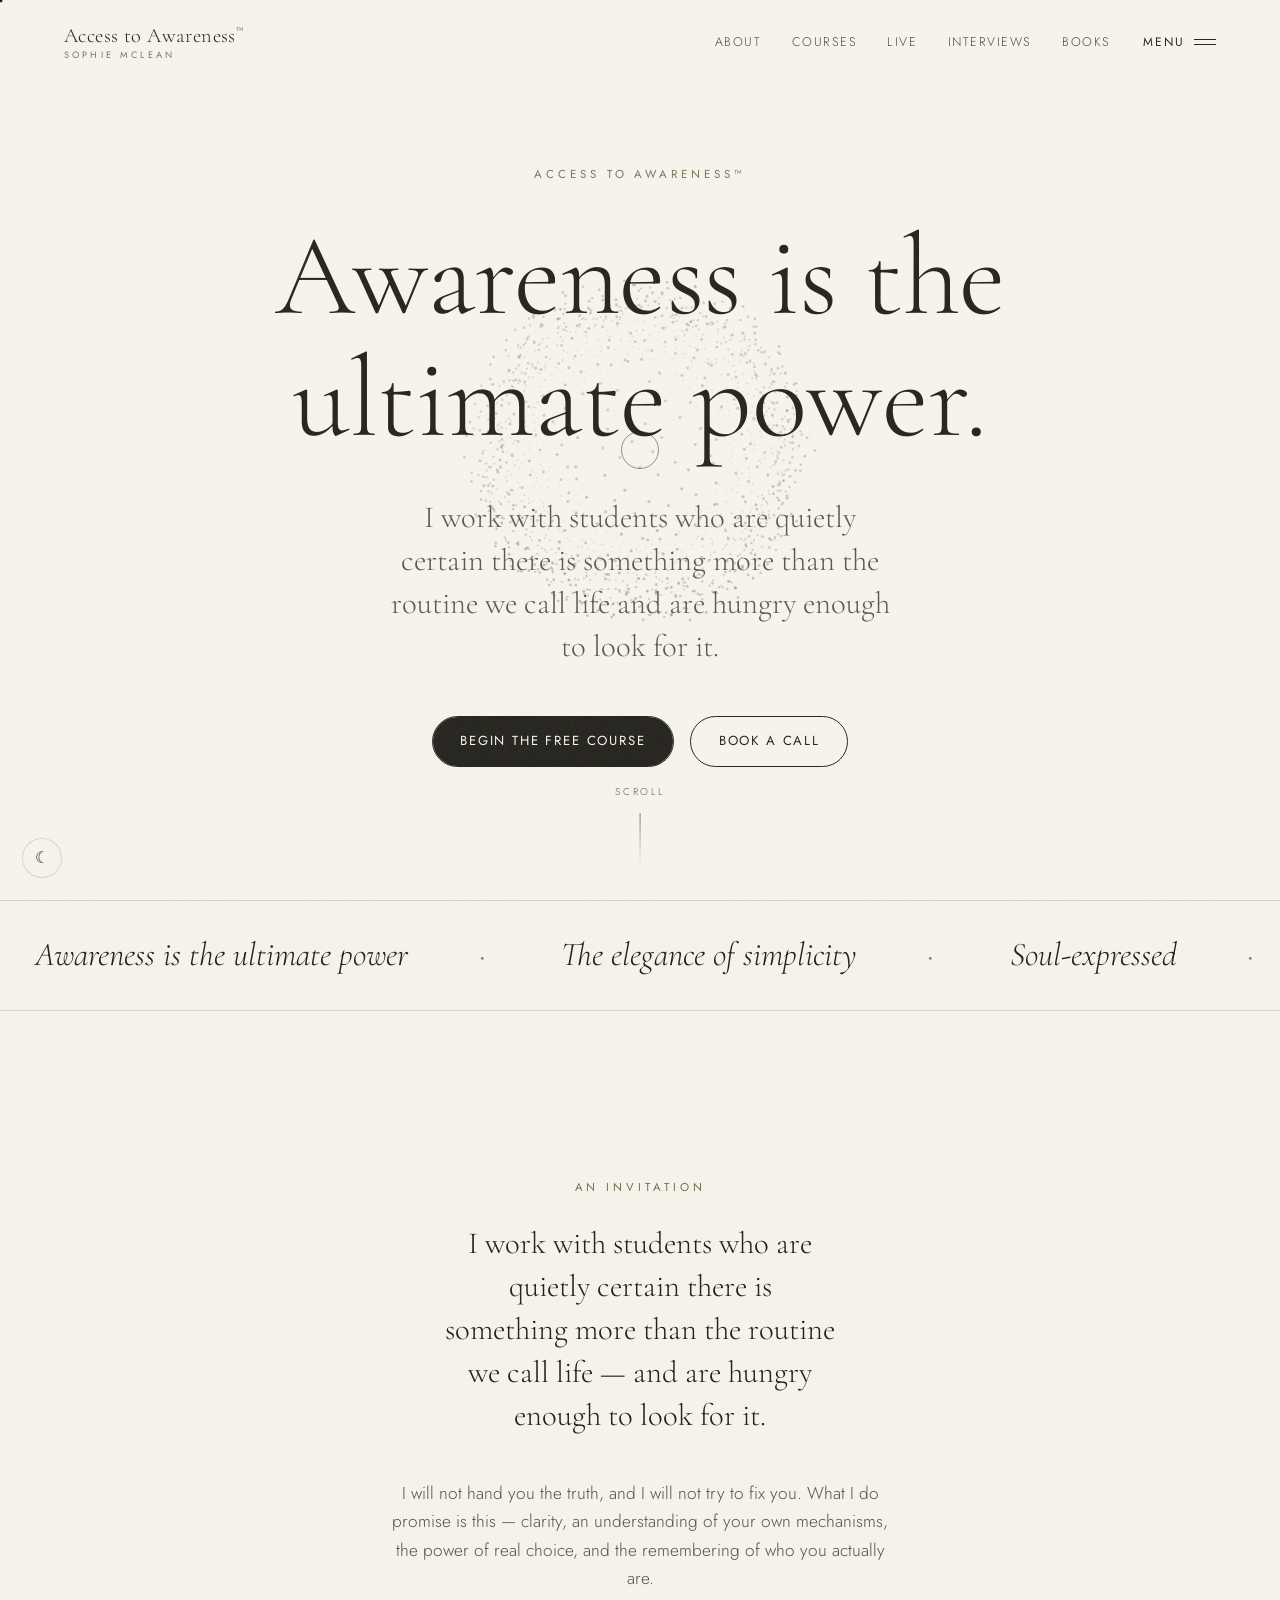
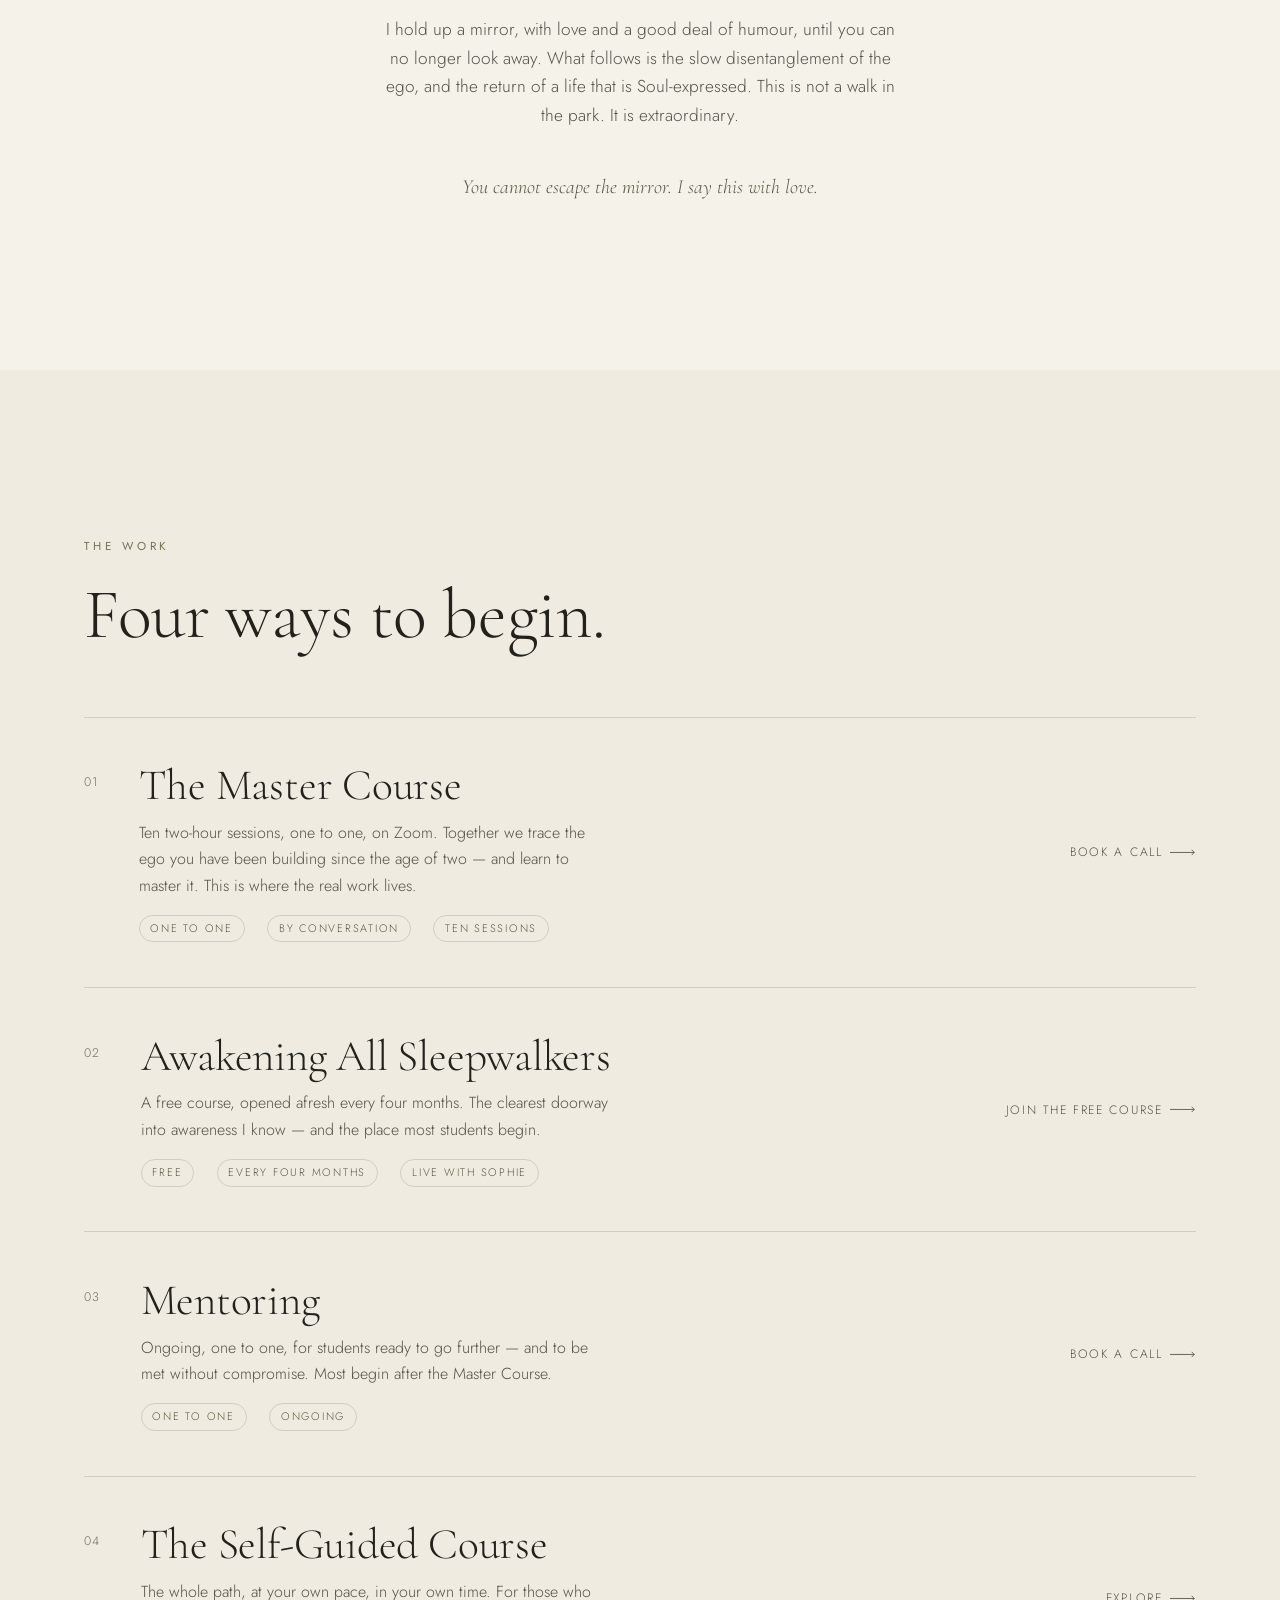
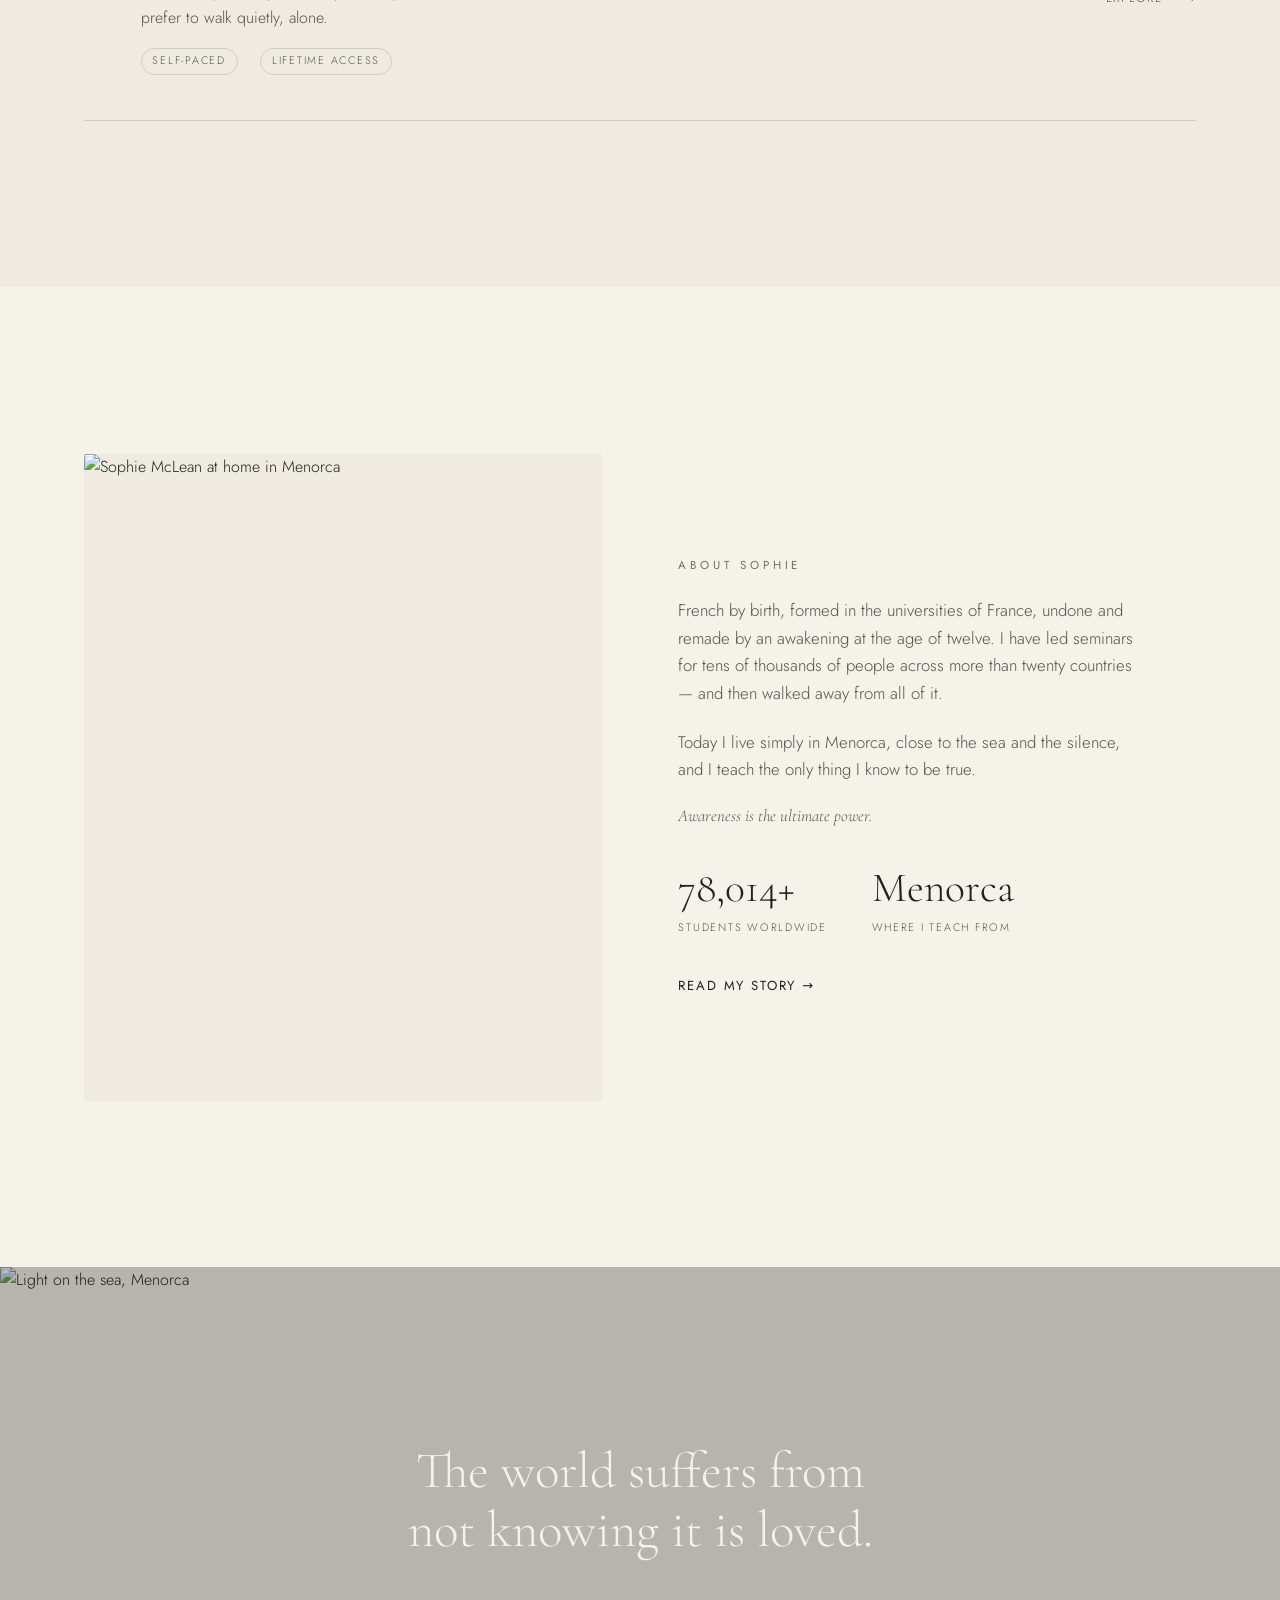
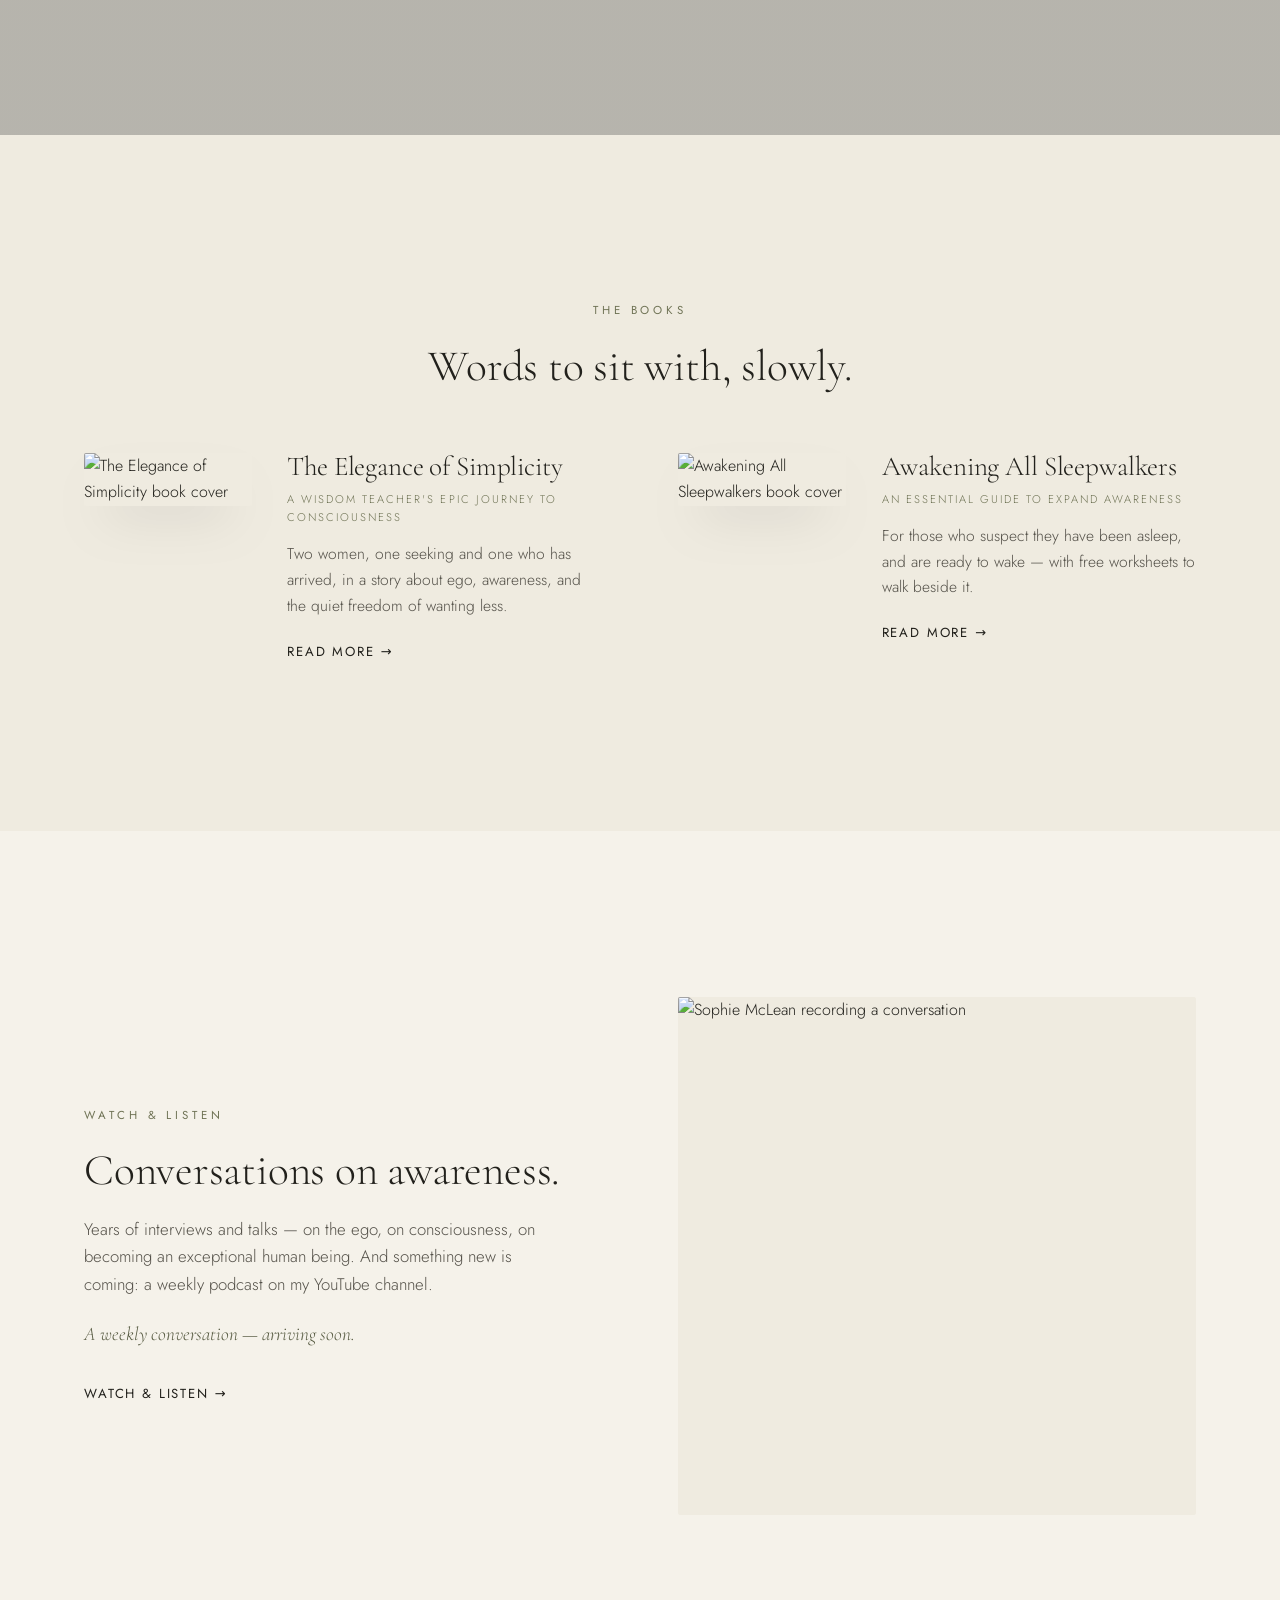
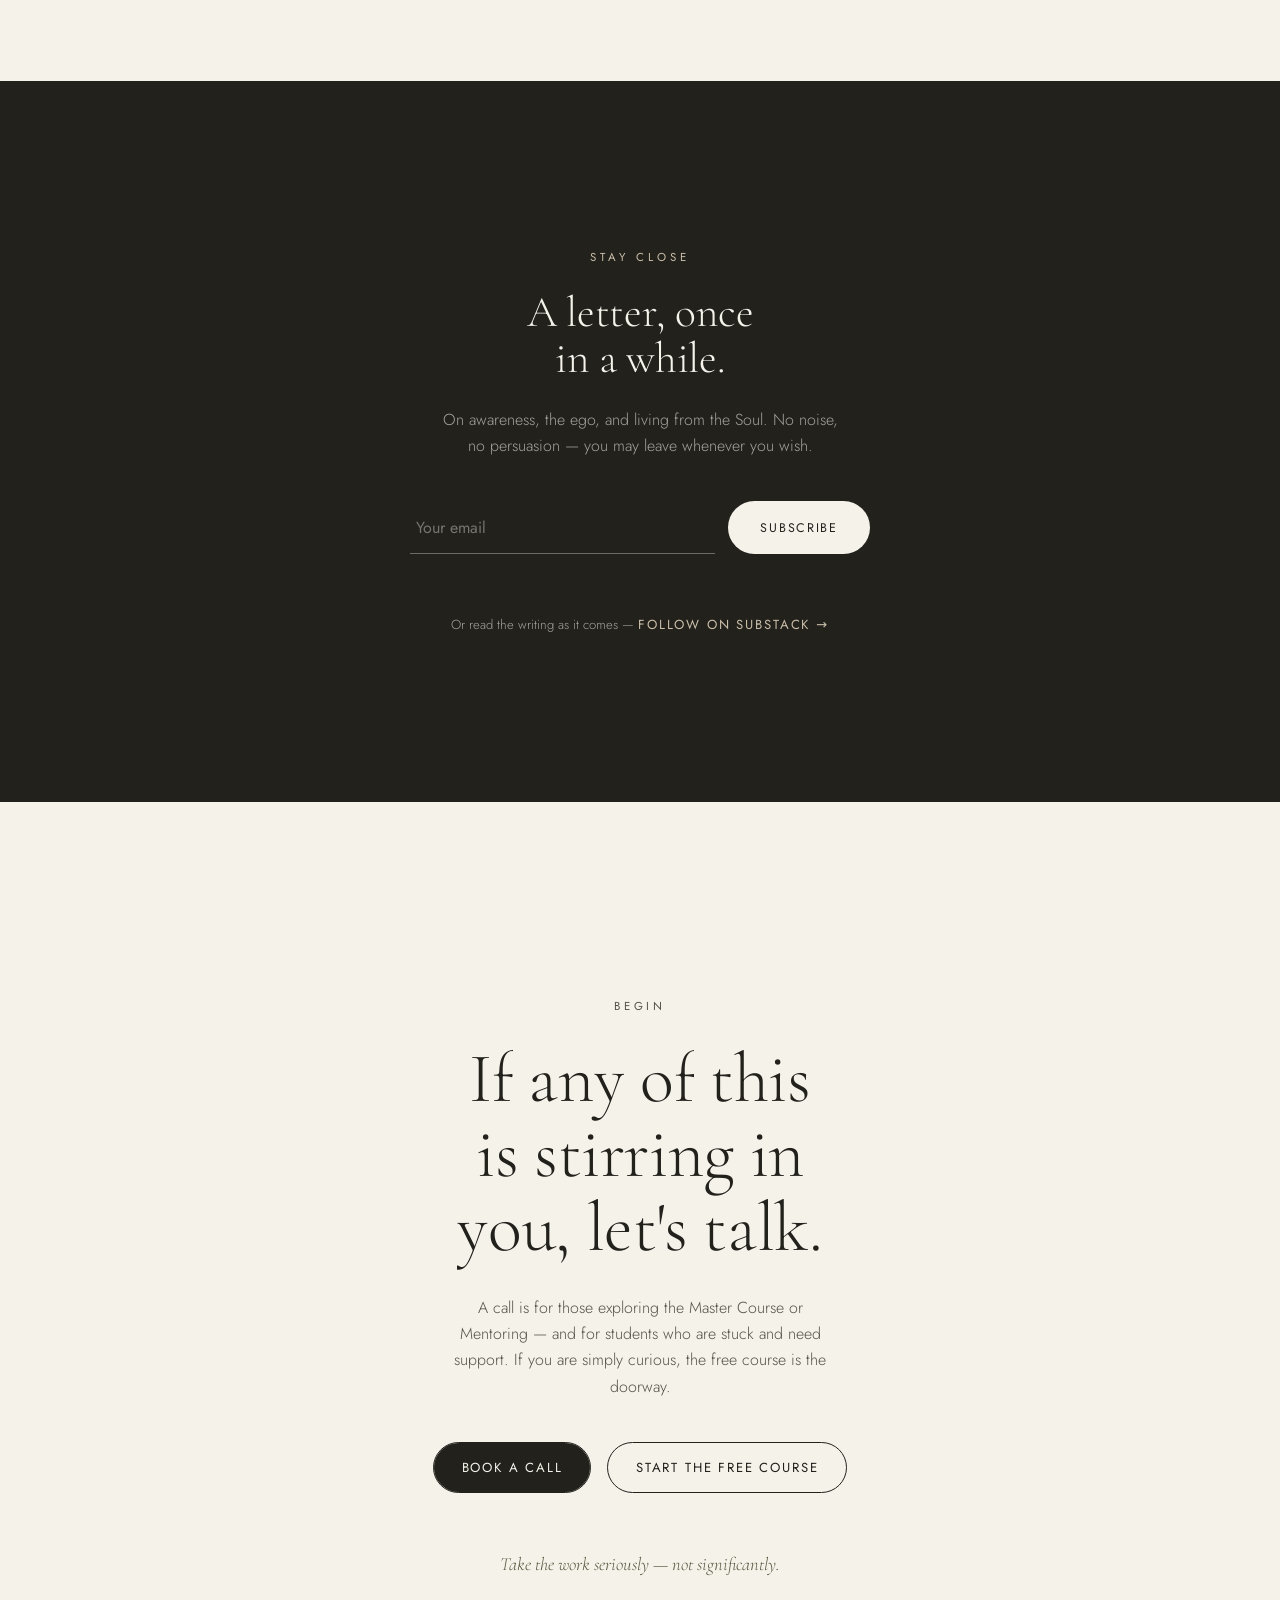
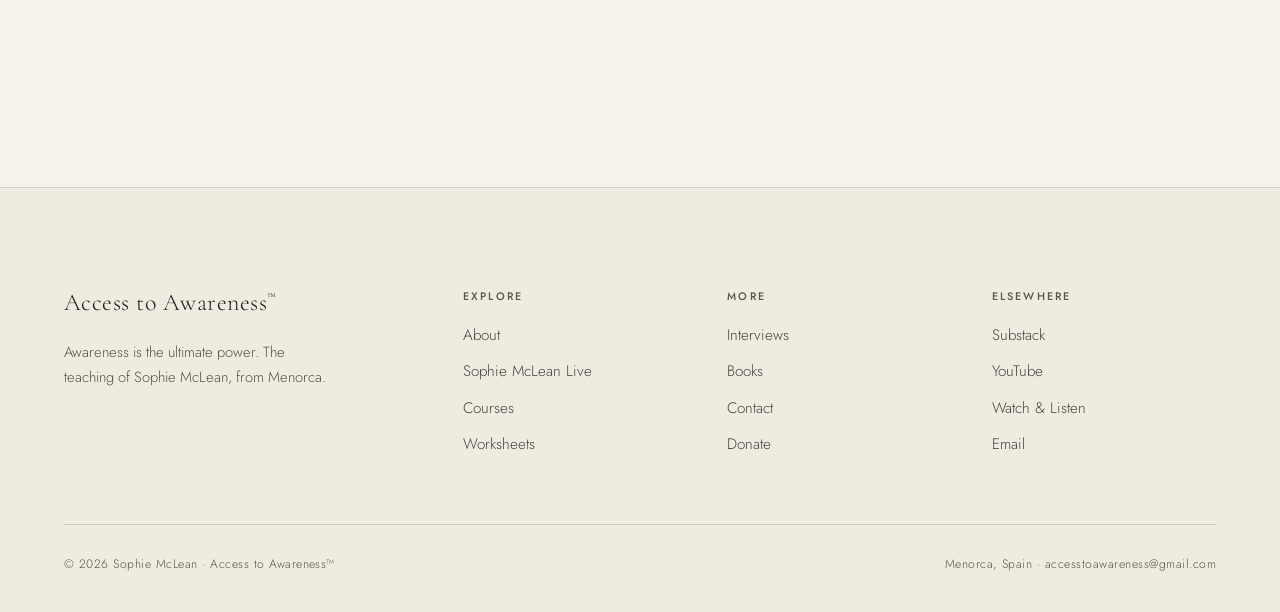
==== commit 3c9d5819: "Revise homepage hero line" ====
--- a/index.html
+++ b/index.html
@@ -64,7 +64,7 @@
   <div class="hero-inner">
     <p class="eyebrow fade-up" data-delay="0">Access to Awareness™</p>
     <h1 class="display" data-split data-delay="1">Awareness is the ultimate power.</h1>
-    <p class="lead fade-up" data-delay="2">I support people who have enough courage to tell the truth about yearning for something other than the daily routine we call life.</p>
+    <p class="lead fade-up" data-delay="2">I work with students who are quietly certain there is something more than the routine we call life and are hungry enough to look for it.</p>
     <div class="hero-cta fade-up" data-delay="3">
       <a href="live.html" class="btn btn--fill" data-hover>Begin the free course</a>
       <a href="contact.html" class="btn" data-hover>Book a call</a>
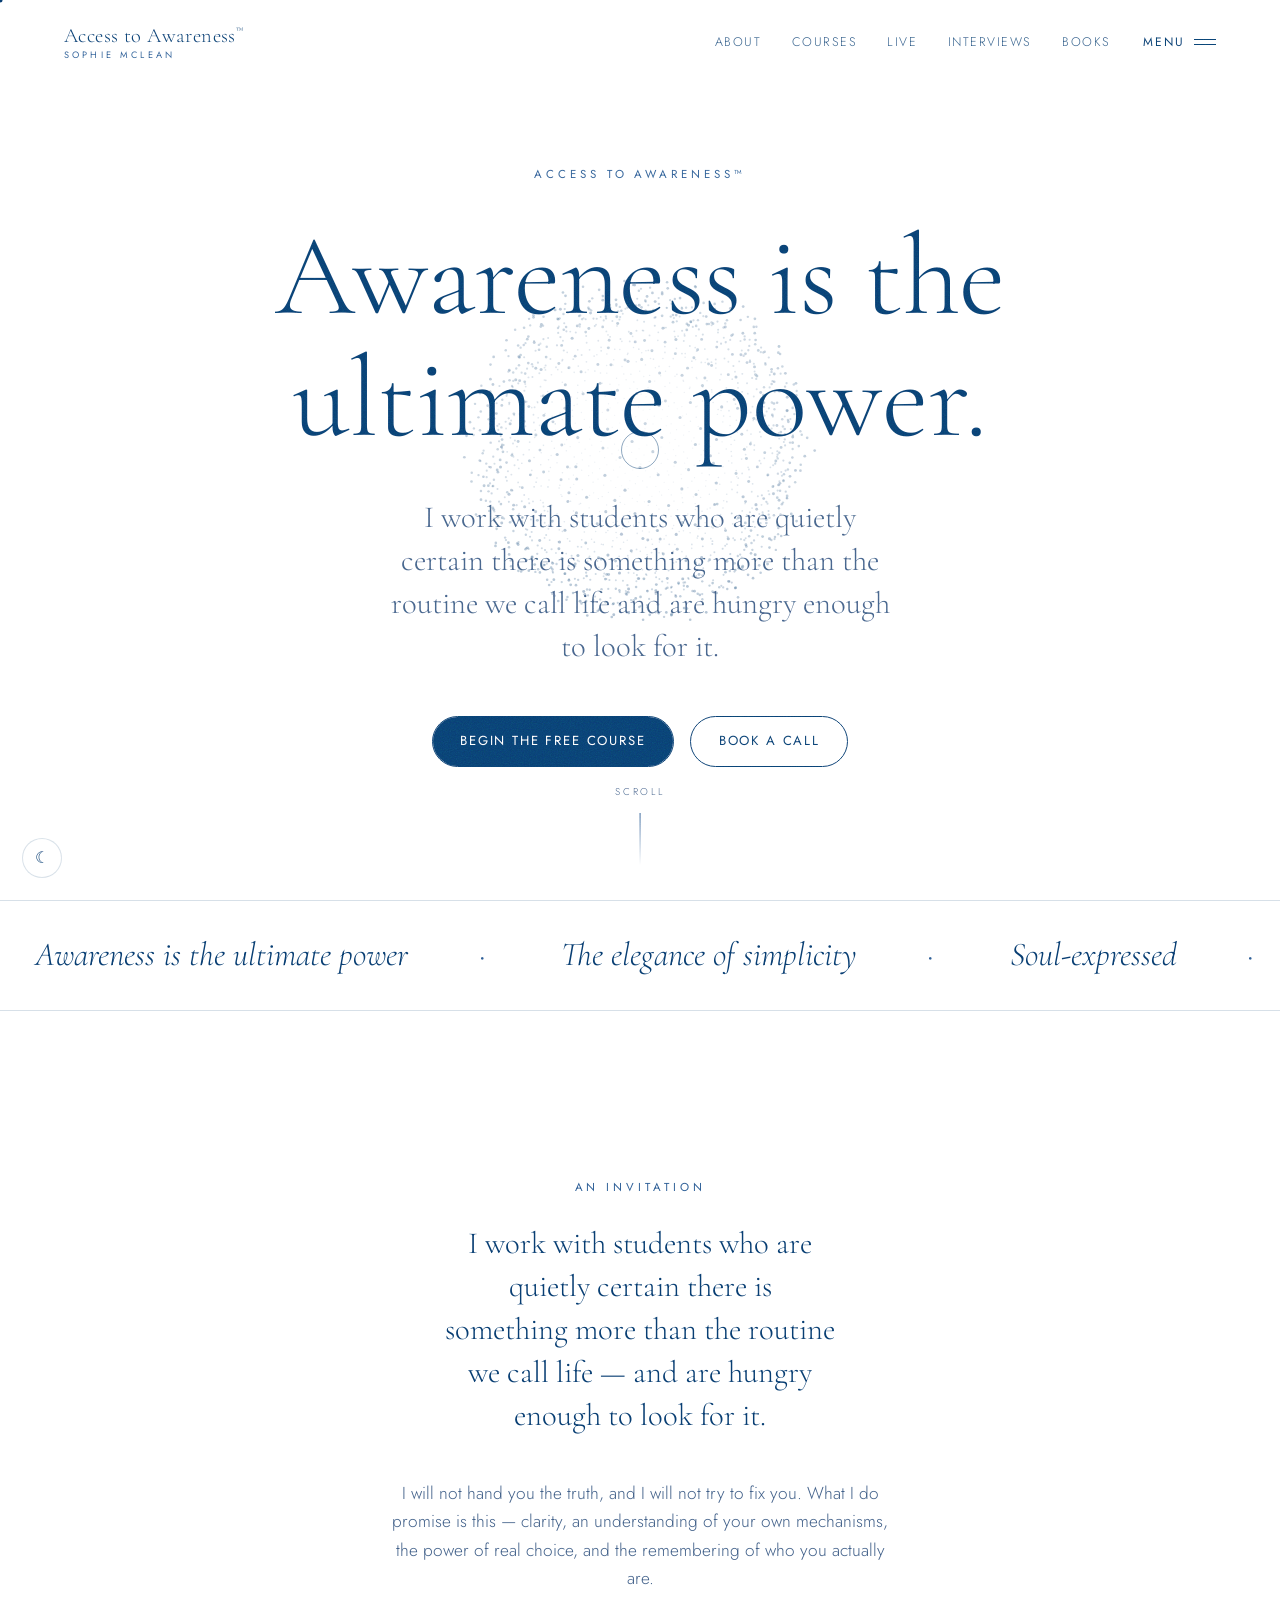
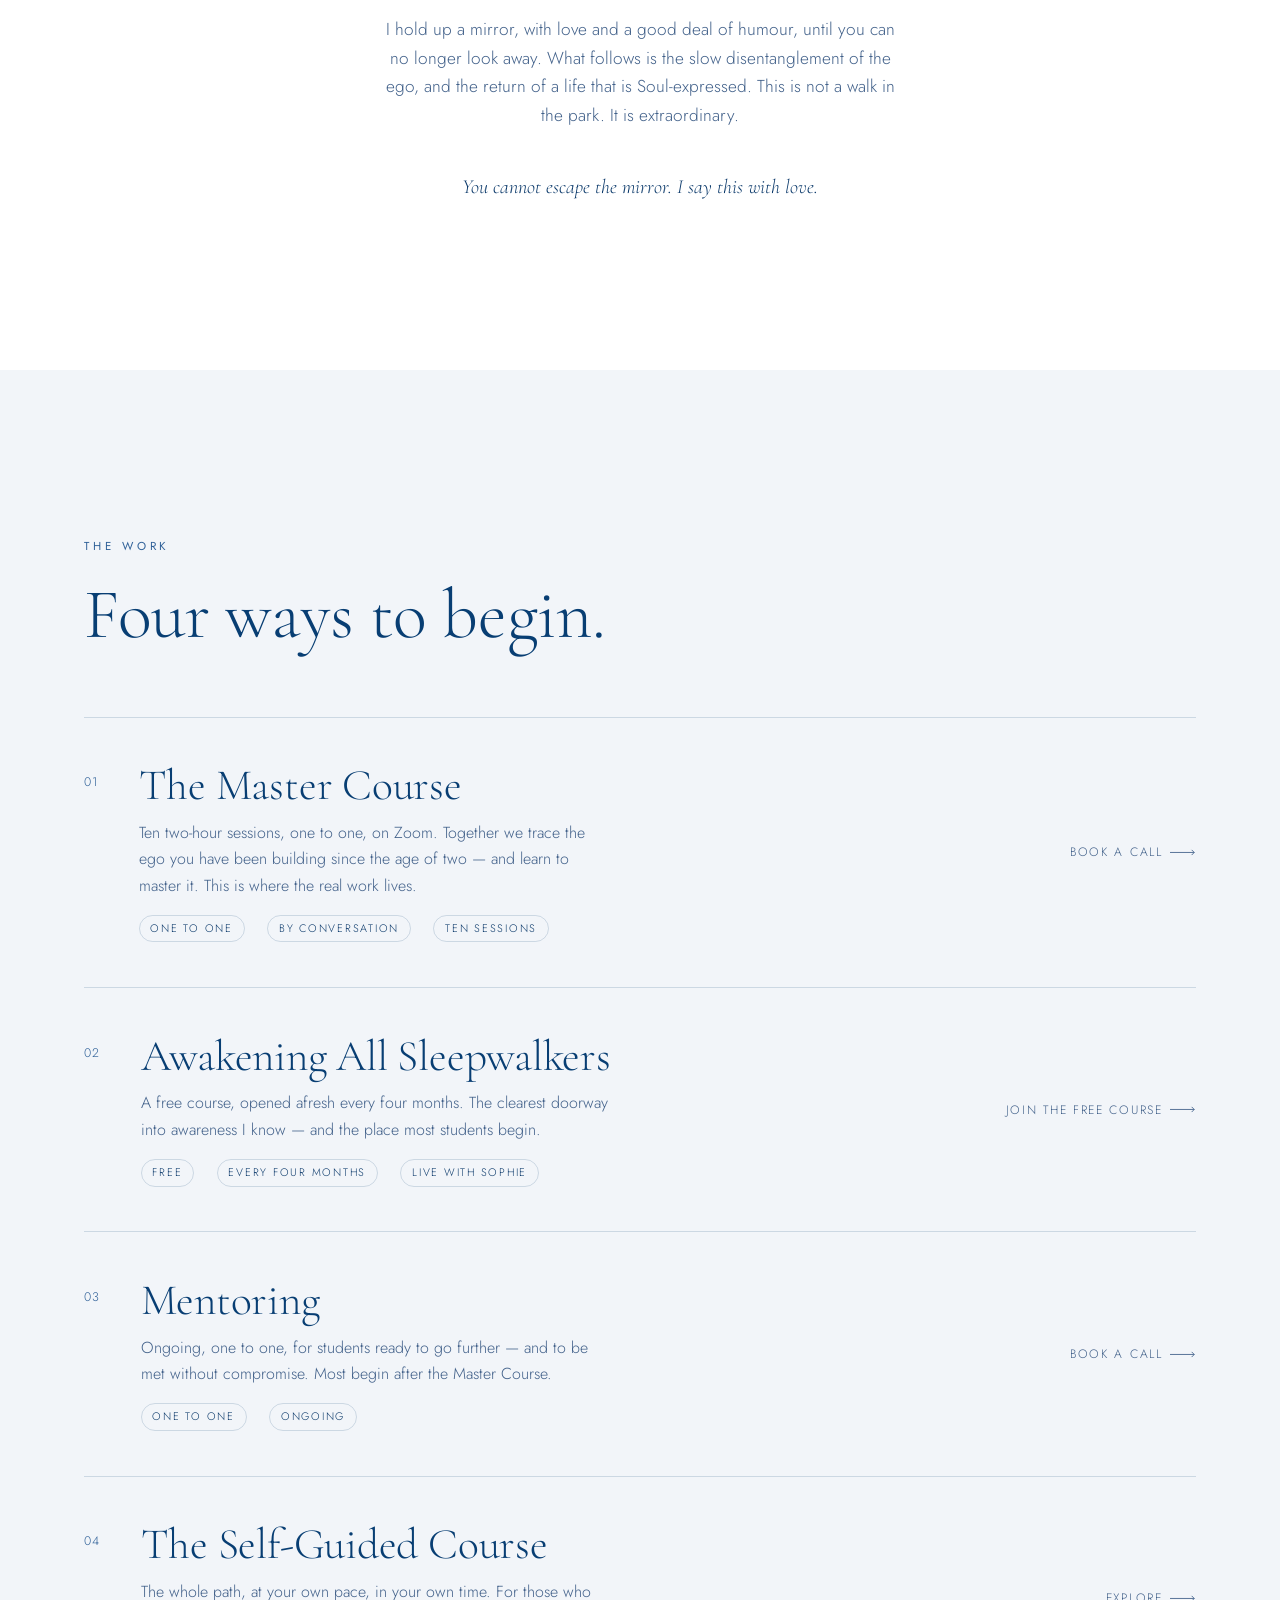
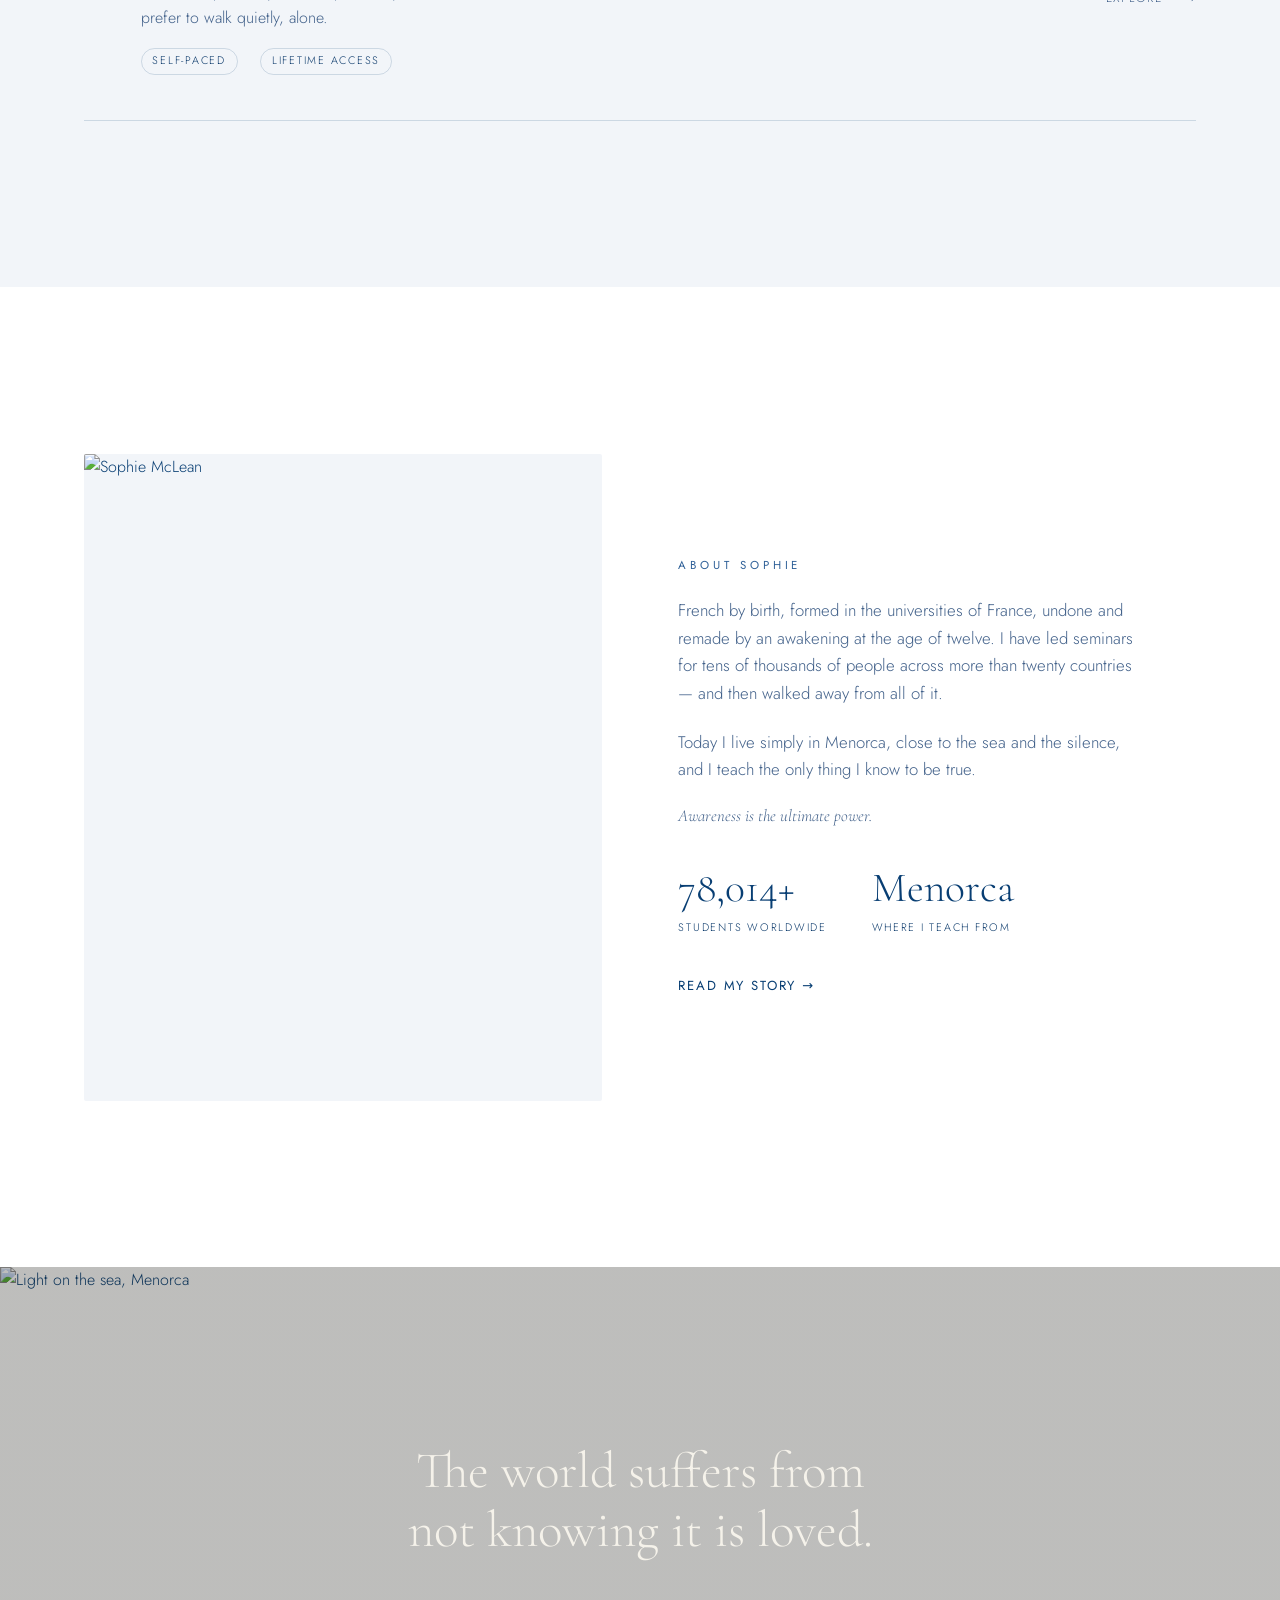
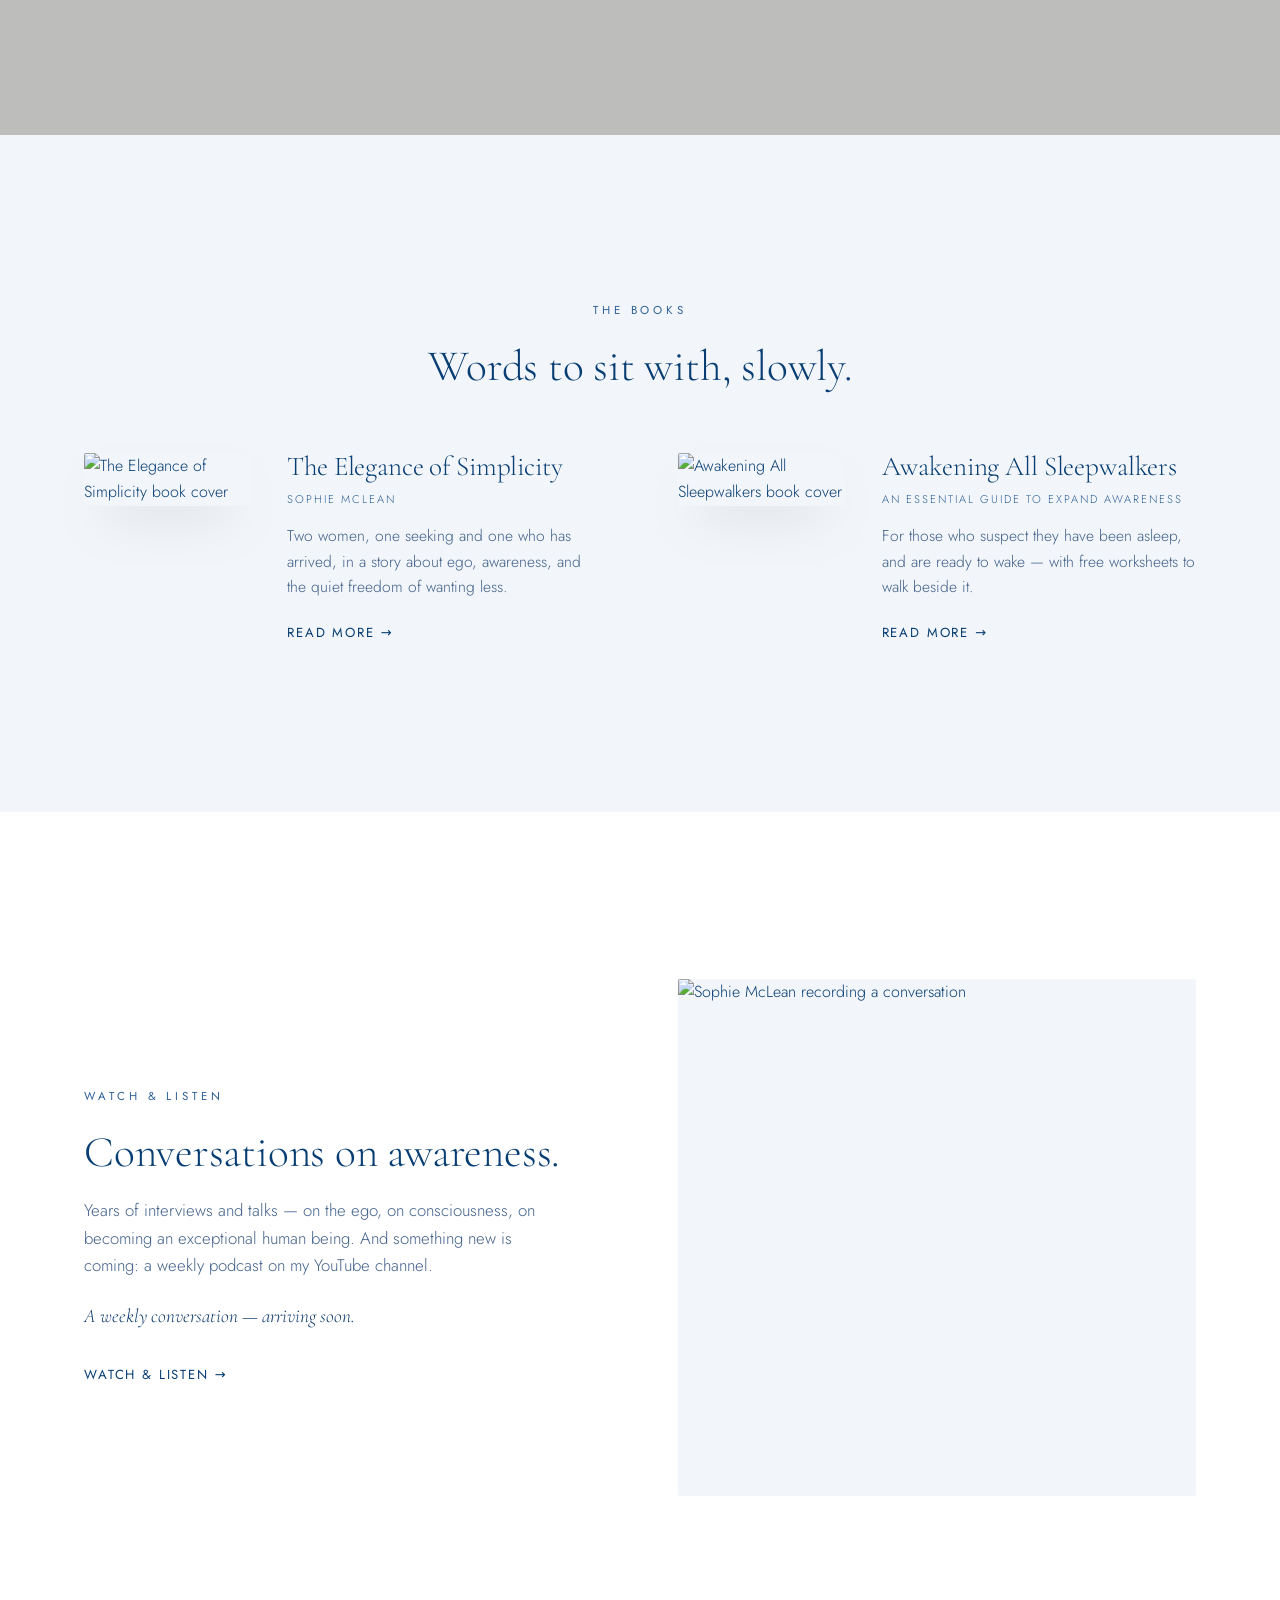
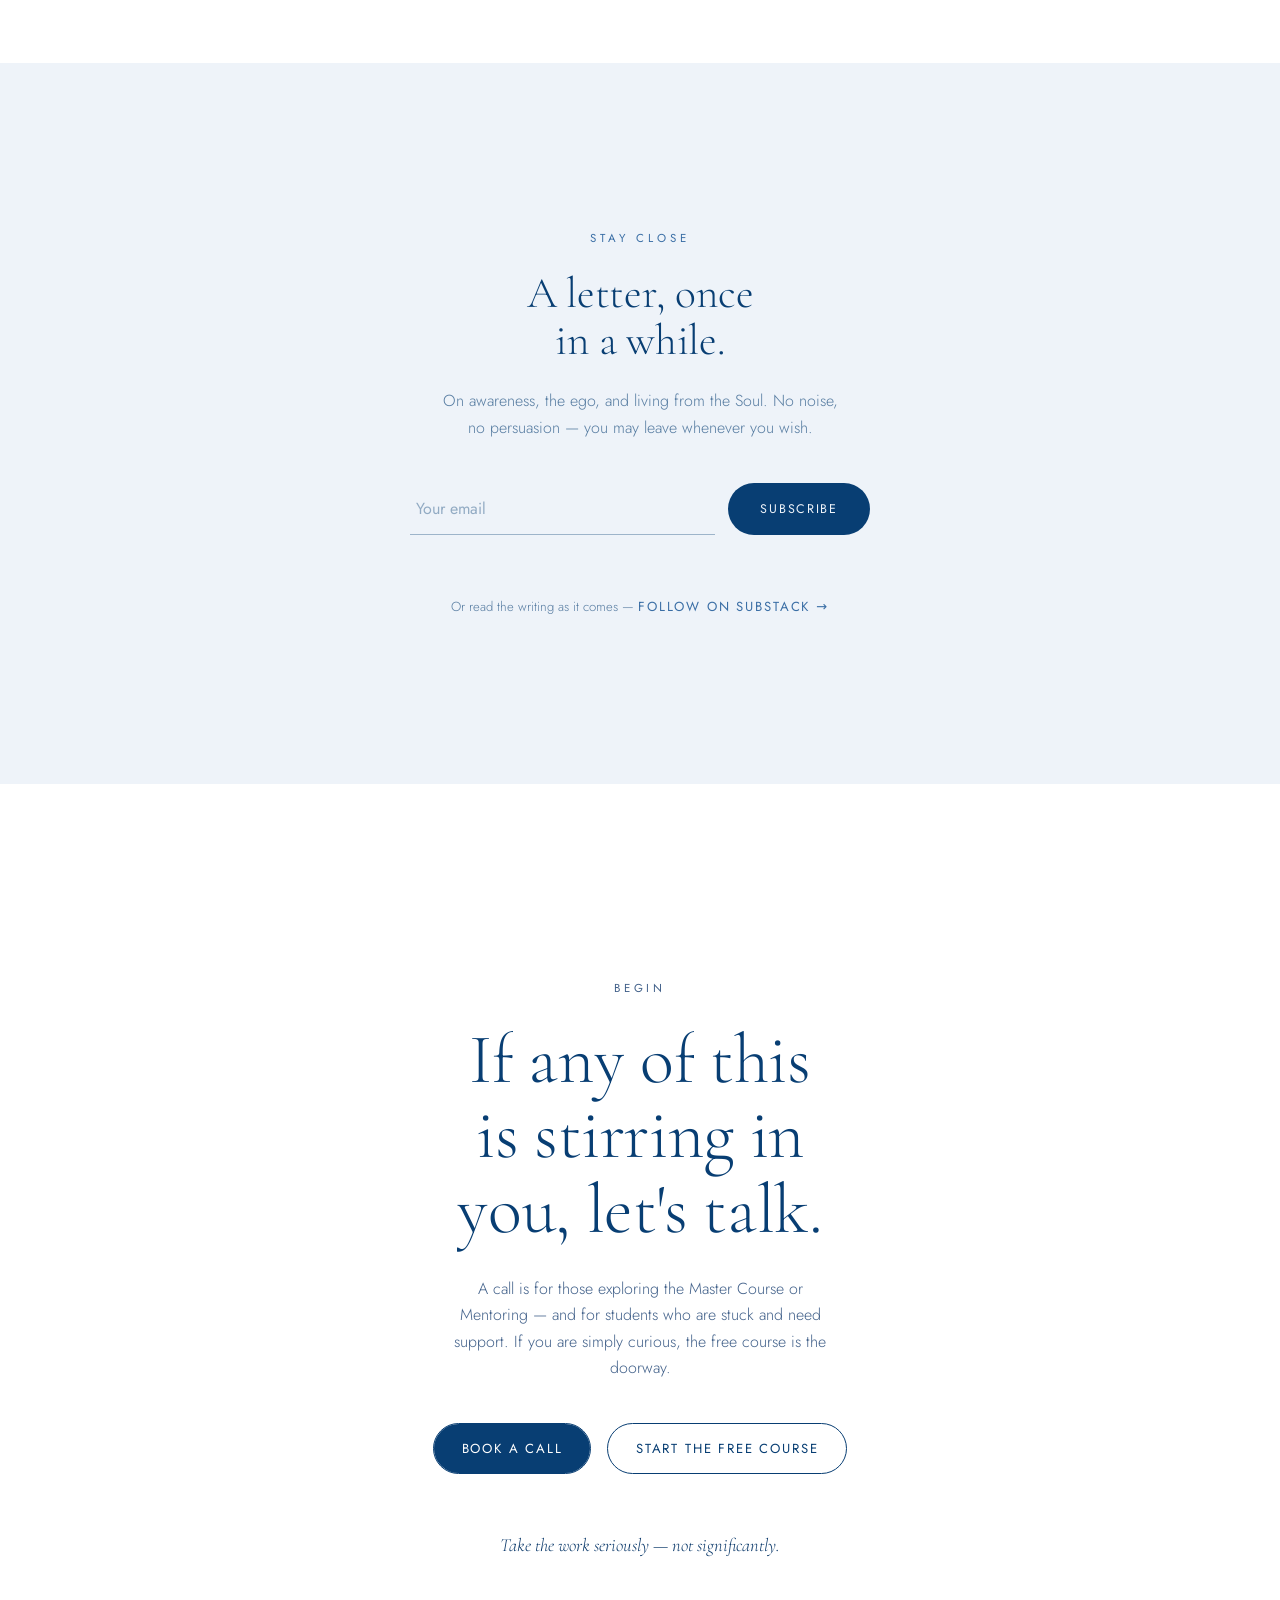
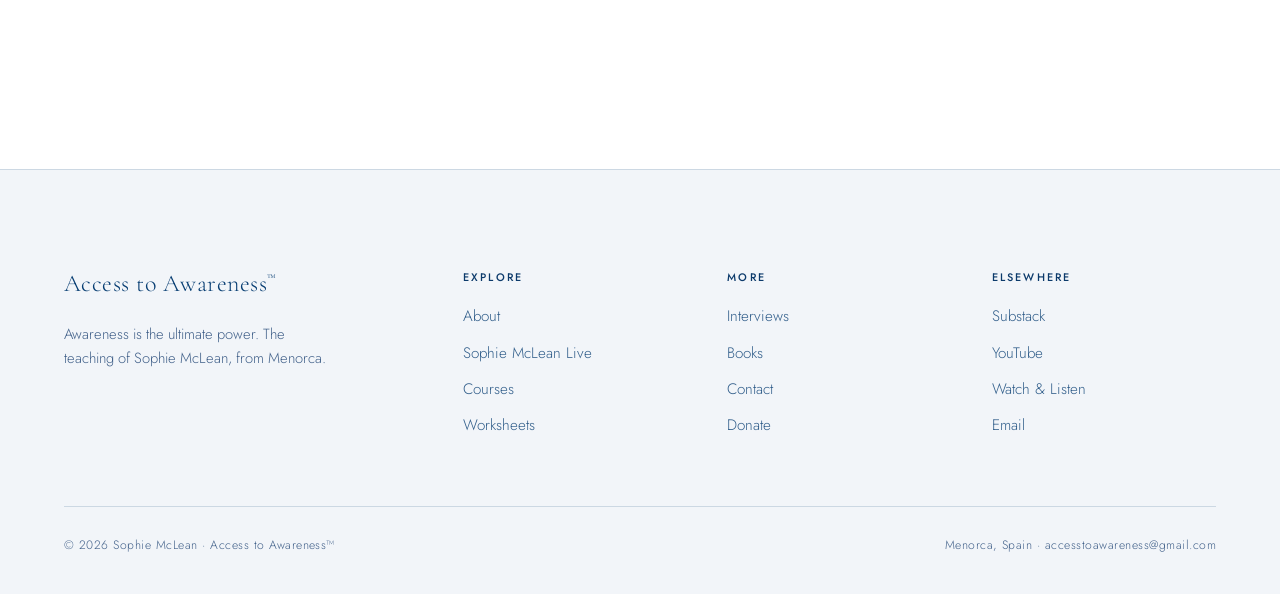
==== commit 05f768f5: "White/navy palette; Live page = the live call; repoint free-course links; book subtitle; homepage ph" ====
--- a/index.html
+++ b/index.html
@@ -66,7 +66,7 @@
     <h1 class="display" data-split data-delay="1">Awareness is the ultimate power.</h1>
     <p class="lead fade-up" data-delay="2">I work with students who are quietly certain there is something more than the routine we call life and are hungry enough to look for it.</p>
     <div class="hero-cta fade-up" data-delay="3">
-      <a href="live.html" class="btn btn--fill" data-hover>Begin the free course</a>
+      <a href="courses.html#free" class="btn btn--fill" data-hover>Begin the free course</a>
       <a href="contact.html" class="btn" data-hover>Book a call</a>
     </div>
   </div>
@@ -115,7 +115,7 @@
       <span class="go">Book a call <svg viewBox="0 0 30 8" fill="none"><path d="M0 4h28M25 1l3 3-3 3" stroke="currentColor"/></svg></span>
     </a>
 
-    <a href="live.html" class="offer fade-up" data-hover>
+    <a href="courses.html#free" class="offer fade-up" data-hover>
       <span class="num">02</span>
       <div class="mid">
         <h3>Awakening All Sleepwalkers</h3>
@@ -151,7 +151,7 @@
 <section class="pad" id="about-preview">
   <div class="wrap split">
     <div class="split-media img-mask fade-up">
-      <img src="https://static.wixstatic.com/media/114c2f_3ed56c18734b4f0592949b1990e57820~mv2.jpg/v1/fill/w_1100,h_1375,al_c,q_85/file.jpg" alt="Sophie McLean at home in Menorca" loading="lazy" />
+      <img src="https://static.wixstatic.com/media/114c2f_4074ce742d4e44aca54e4f12869a3685~mv2.png/v1/fill/w_1100,h_1375,al_c,q_85/file.jpg" alt="Sophie McLean" loading="lazy" />
     </div>
     <div class="split-copy">
       <span class="eyebrow fade-up">About Sophie</span>
@@ -185,7 +185,7 @@
         <div class="book-cover"><img src="https://static.wixstatic.com/media/8c7972_83647a45d5ed443b849c18228573714b~mv2.png/v1/fit/w_600,h_900,q_90/file.jpg" alt="The Elegance of Simplicity book cover" loading="lazy" /></div>
         <div class="book-info">
           <h3>The Elegance of Simplicity</h3>
-          <div class="by">A Wisdom Teacher's Epic Journey to Consciousness</div>
+          <div class="by">Sophie McLean</div>
           <p>Two women, one seeking and one who has arrived, in a story about ego, awareness, and the quiet freedom of wanting less.</p>
           <a href="books.html" class="link-u" data-hover>Read more →</a>
         </div>
@@ -242,7 +242,7 @@
     <p class="fade-up">A call is for those exploring the Master Course or Mentoring — and for students who are stuck and need support. If you are simply curious, the free course is the doorway.</p>
     <div class="fade-up" style="display:flex;gap:1rem;justify-content:center;flex-wrap:wrap;">
       <a href="contact.html" class="btn btn--fill" data-hover>Book a call</a>
-      <a href="live.html" class="btn" data-hover>Start the free course</a>
+      <a href="courses.html#free" class="btn" data-hover>Start the free course</a>
     </div>
     <p class="humour fade-up">Take the work seriously — not significantly.</p>
   </div>
--- a/styles.css
+++ b/styles.css
@@ -5,42 +5,43 @@
 
 :root{
   color-scheme: light;
-  --bg:#F5F2EA; --panel:#EFEBE0; --ink:#22211C; --ink-soft:#55524A;
-  --olive:#6F7355; --olive-dk:#565A41; --sand:#C9BEA9;
-  --line:rgba(34,33,28,0.14); --particle:74,80,56;
-  --stay-bg:#22211C; --stay-text:#F5F2EA; --stay-muted:rgba(245,242,234,.62);
-  --header-bg:rgba(245,242,234,.82);
+  --bg:#ffffff; --panel:#f2f5f9; --ink:#083e73; --ink-soft:#42618a;
+  --olive:#2f6098; --olive-dk:#0c3a6b; --sand:#3a6ea5;
+  --line:rgba(8,62,115,0.16); --particle:8,62,115;
+  --stay-bg:#eef3f9; --stay-text:#083e73; --stay-muted:rgba(8,62,115,.66);
+  --header-bg:rgba(255,255,255,.85);
 
   --serif:"Cormorant Garamond", Georgia, "Times New Roman", serif;
   --sans:"Jost", ui-sans-serif, system-ui, -apple-system, "Segoe UI", Helvetica, Arial, sans-serif;
   --ease:cubic-bezier(0.22,1,0.36,1);
   --gutter:clamp(1.4rem,5vw,6rem); --maxw:1240px;
 }
+/* White/navy is the brand default even when the OS prefers dark; the toggle opts into dark. */
 @media (prefers-color-scheme:dark){
-  :root{
-    color-scheme: dark;
-    --bg:#161610; --panel:#1E1E16; --ink:#ECE7DA; --ink-soft:#A7A192;
-    --olive:#9AA372; --olive-dk:#B4BD88; --sand:#C9BEA9;
-    --line:rgba(236,231,218,0.14); --particle:143,151,108;
-    --stay-bg:#20201A; --stay-text:#ECE7DA; --stay-muted:rgba(236,231,218,.6);
-    --header-bg:rgba(22,22,16,.82);
+  :root:not([data-theme="dark"]){
+    color-scheme: light;
+    --bg:#ffffff; --panel:#f2f5f9; --ink:#083e73; --ink-soft:#42618a;
+    --olive:#2f6098; --olive-dk:#0c3a6b; --sand:#3a6ea5;
+    --line:rgba(8,62,115,0.16); --particle:8,62,115;
+    --stay-bg:#eef3f9; --stay-text:#083e73; --stay-muted:rgba(8,62,115,.66);
+    --header-bg:rgba(255,255,255,.85);
   }
 }
 :root[data-theme="light"]{
   color-scheme: light;
-  --bg:#F5F2EA; --panel:#EFEBE0; --ink:#22211C; --ink-soft:#55524A;
-  --olive:#6F7355; --olive-dk:#565A41; --sand:#C9BEA9;
-  --line:rgba(34,33,28,0.14); --particle:74,80,56;
-  --stay-bg:#22211C; --stay-text:#F5F2EA; --stay-muted:rgba(245,242,234,.62);
-  --header-bg:rgba(245,242,234,.82);
+  --bg:#ffffff; --panel:#f2f5f9; --ink:#083e73; --ink-soft:#42618a;
+  --olive:#2f6098; --olive-dk:#0c3a6b; --sand:#3a6ea5;
+  --line:rgba(8,62,115,0.16); --particle:8,62,115;
+  --stay-bg:#eef3f9; --stay-text:#083e73; --stay-muted:rgba(8,62,115,.66);
+  --header-bg:rgba(255,255,255,.85);
 }
 :root[data-theme="dark"]{
   color-scheme: dark;
-  --bg:#161610; --panel:#1E1E16; --ink:#ECE7DA; --ink-soft:#A7A192;
-  --olive:#9AA372; --olive-dk:#B4BD88; --sand:#C9BEA9;
-  --line:rgba(236,231,218,0.14); --particle:143,151,108;
-  --stay-bg:#20201A; --stay-text:#ECE7DA; --stay-muted:rgba(236,231,218,.6);
-  --header-bg:rgba(22,22,16,.82);
+  --bg:#0a1c33; --panel:#0f2540; --ink:#e7eef7; --ink-soft:#a3b6cf;
+  --olive:#6aa0d6; --olive-dk:#8fb8e2; --sand:#8fb8e2;
+  --line:rgba(231,238,247,0.15); --particle:150,180,215;
+  --stay-bg:#0f2540; --stay-text:#e7eef7; --stay-muted:rgba(231,238,247,.62);
+  --header-bg:rgba(10,28,51,.85);
 }
 
 *{ margin:0; padding:0; box-sizing:border-box; }
@@ -112,17 +113,17 @@
 @media(max-width:1040px){ .nav-links{ display:none; } }
 
 /* ---- overlay menu ---- */
-.overlay{ position:fixed; inset:0; z-index:1200; background:#161610; color:#ECE7DA; display:flex; flex-direction:column; justify-content:center; padding:var(--gutter); clip-path:circle(0% at calc(100% - 5rem) 3rem); pointer-events:none; transition:clip-path .8s var(--ease); }
+.overlay{ position:fixed; inset:0; z-index:1200; background:#072a4d; color:#eef3f9; display:flex; flex-direction:column; justify-content:center; padding:var(--gutter); clip-path:circle(0% at calc(100% - 5rem) 3rem); pointer-events:none; transition:clip-path .8s var(--ease); }
 .overlay.open{ clip-path:circle(150% at calc(100% - 5rem) 3rem); pointer-events:auto; }
-.overlay .close{ position:absolute; top:1.6rem; right:var(--gutter); background:none; border:none; color:#ECE7DA; font-family:var(--sans); font-size:.8rem; letter-spacing:.2em; text-transform:uppercase; cursor:pointer; }
+.overlay .close{ position:absolute; top:1.6rem; right:var(--gutter); background:none; border:none; color:#eef3f9; font-family:var(--sans); font-size:.8rem; letter-spacing:.2em; text-transform:uppercase; cursor:pointer; }
 .overlay-grid{ display:grid; grid-template-columns:1.4fr 1fr; gap:3rem; align-items:end; max-width:var(--maxw); margin:0 auto; width:100%; }
 .overlay nav{ display:flex; flex-direction:column; gap:.1rem; }
-.overlay nav a{ font-family:var(--serif); font-size:clamp(1.7rem,3.8vw,2.9rem); font-weight:300; color:#ECE7DA; text-decoration:none; line-height:1.24; opacity:.55; transition:opacity .4s,padding-left .4s var(--ease); width:fit-content; }
+.overlay nav a{ font-family:var(--serif); font-size:clamp(1.7rem,3.8vw,2.9rem); font-weight:300; color:#eef3f9; text-decoration:none; line-height:1.24; opacity:.55; transition:opacity .4s,padding-left .4s var(--ease); width:fit-content; }
 .overlay nav a:hover,.overlay nav a[aria-current]{ opacity:1; padding-left:.6rem; }
-.overlay nav a .n{ font-family:var(--sans); font-size:.6rem; letter-spacing:.2em; vertical-align:top; color:#9AA372; margin-right:.7em; }
-.overlay-side{ border-left:1px solid rgba(236,231,218,.18); padding-left:2.4rem; }
-.overlay-side p{ color:rgba(236,231,218,.6); font-size:.92rem; margin-bottom:1.4rem; max-width:30ch; }
-.overlay-side a{ color:#ECE7DA; }
+.overlay nav a .n{ font-family:var(--sans); font-size:.6rem; letter-spacing:.2em; vertical-align:top; color:#6fa0d4; margin-right:.7em; }
+.overlay-side{ border-left:1px solid rgba(238,243,249,.18); padding-left:2.4rem; }
+.overlay-side p{ color:rgba(238,243,249,.6); font-size:.92rem; margin-bottom:1.4rem; max-width:30ch; }
+.overlay-side a{ color:#eef3f9; }
 @media(max-width:760px){ .overlay-grid{ grid-template-columns:1fr; gap:2rem; } .overlay-side{ border:none; padding-left:0; } }
 
 /* ---- layout ---- */
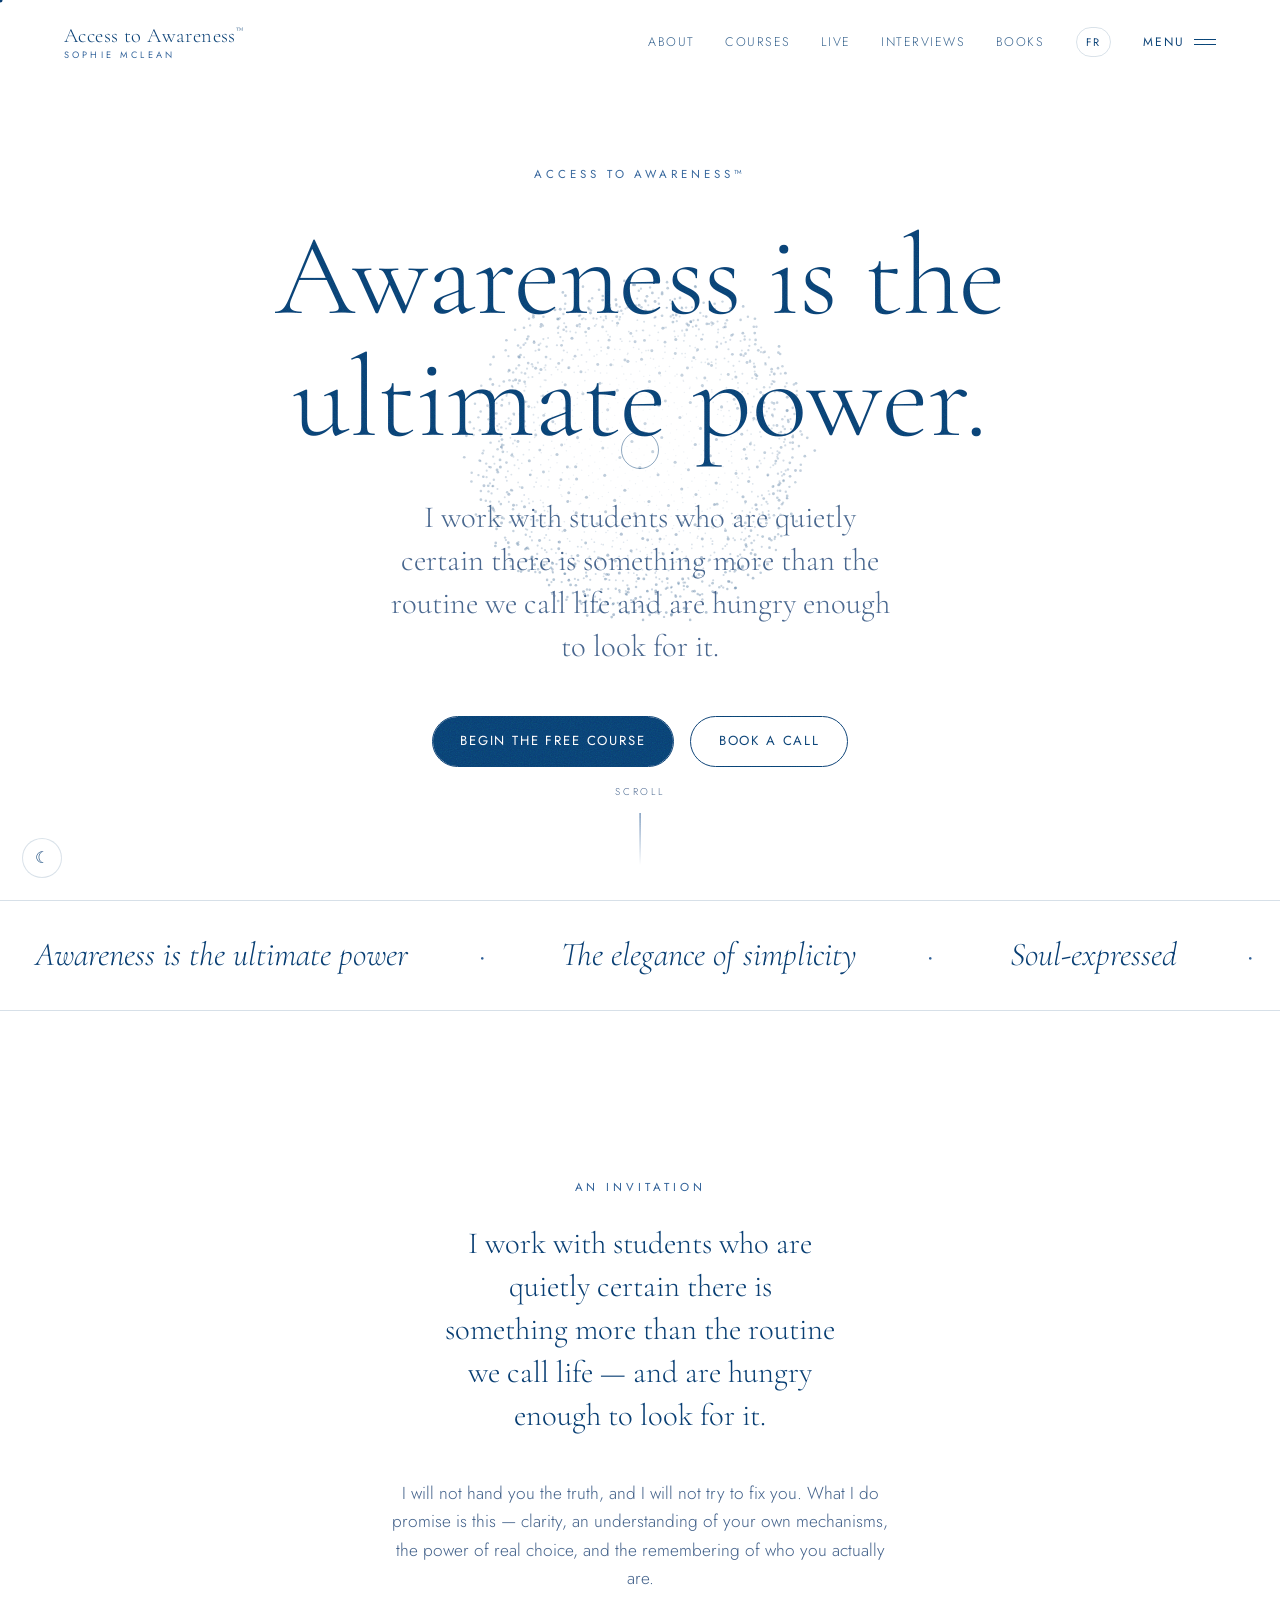
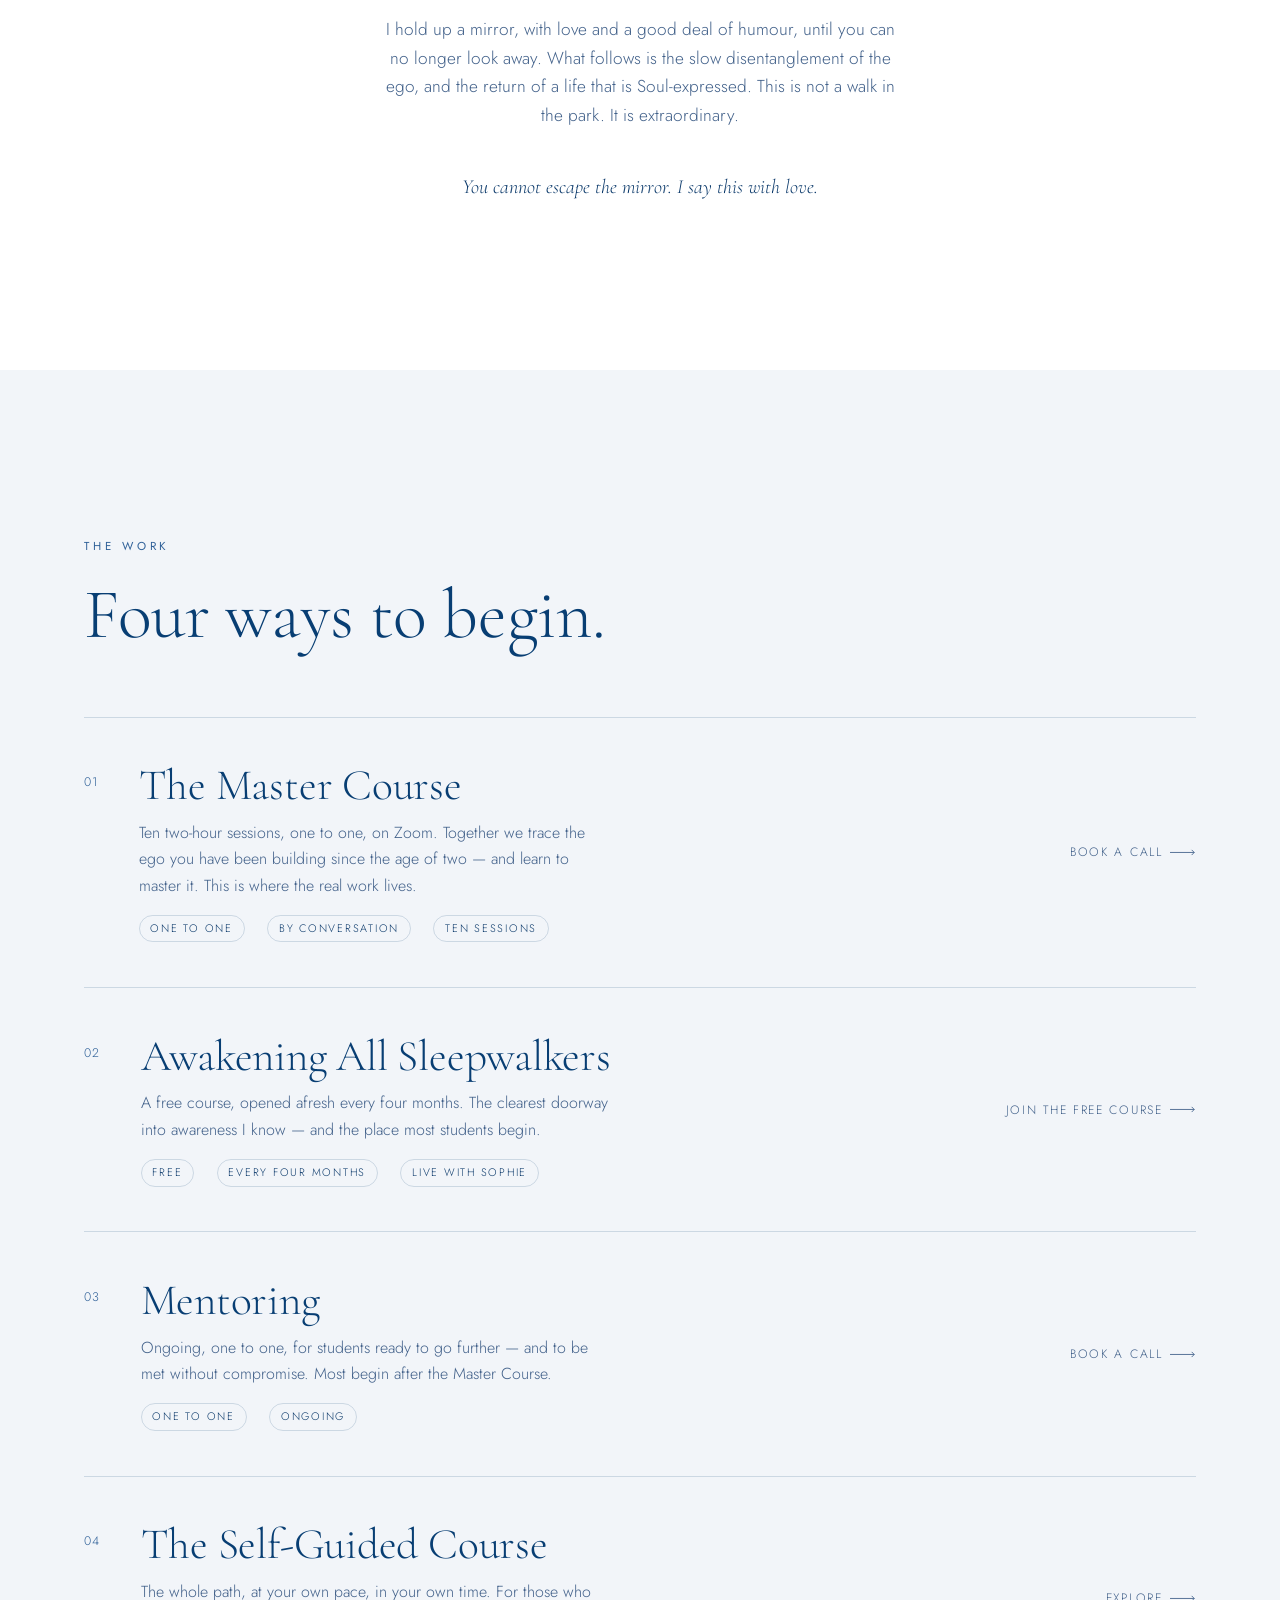
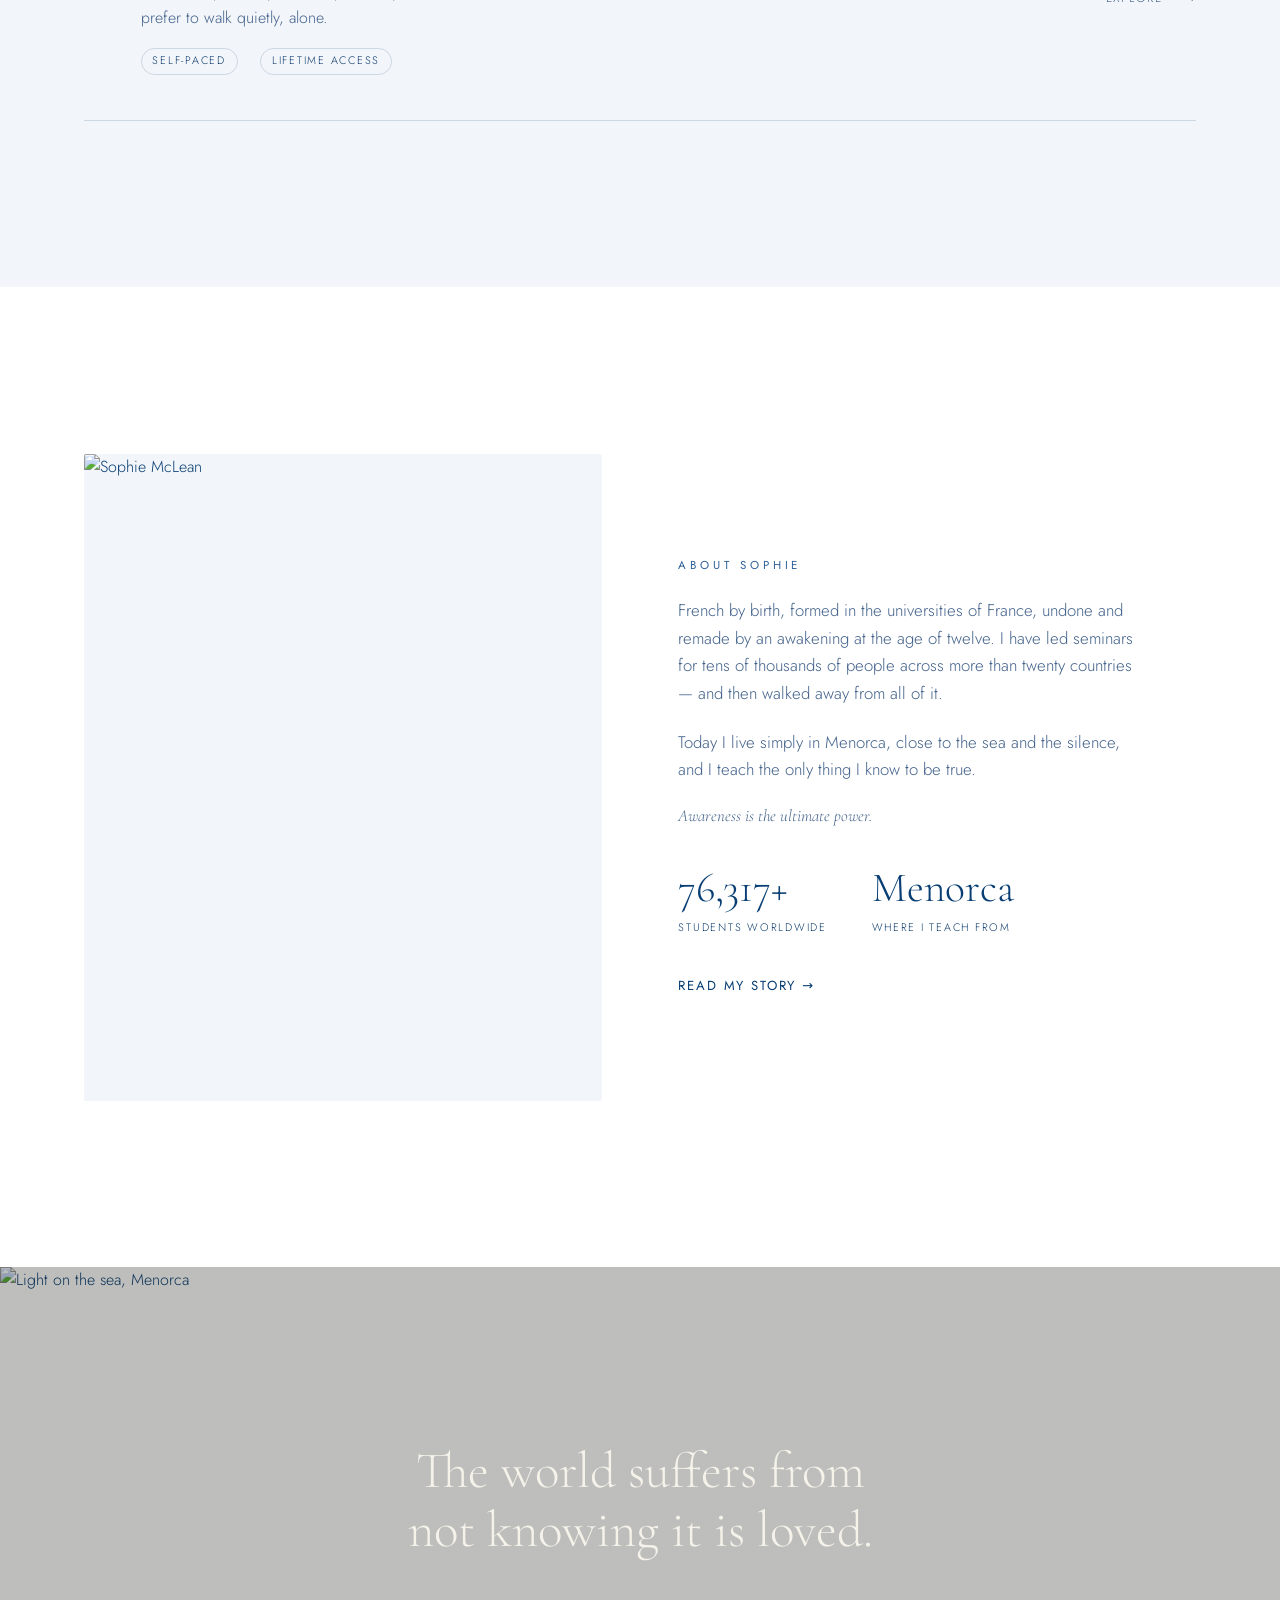
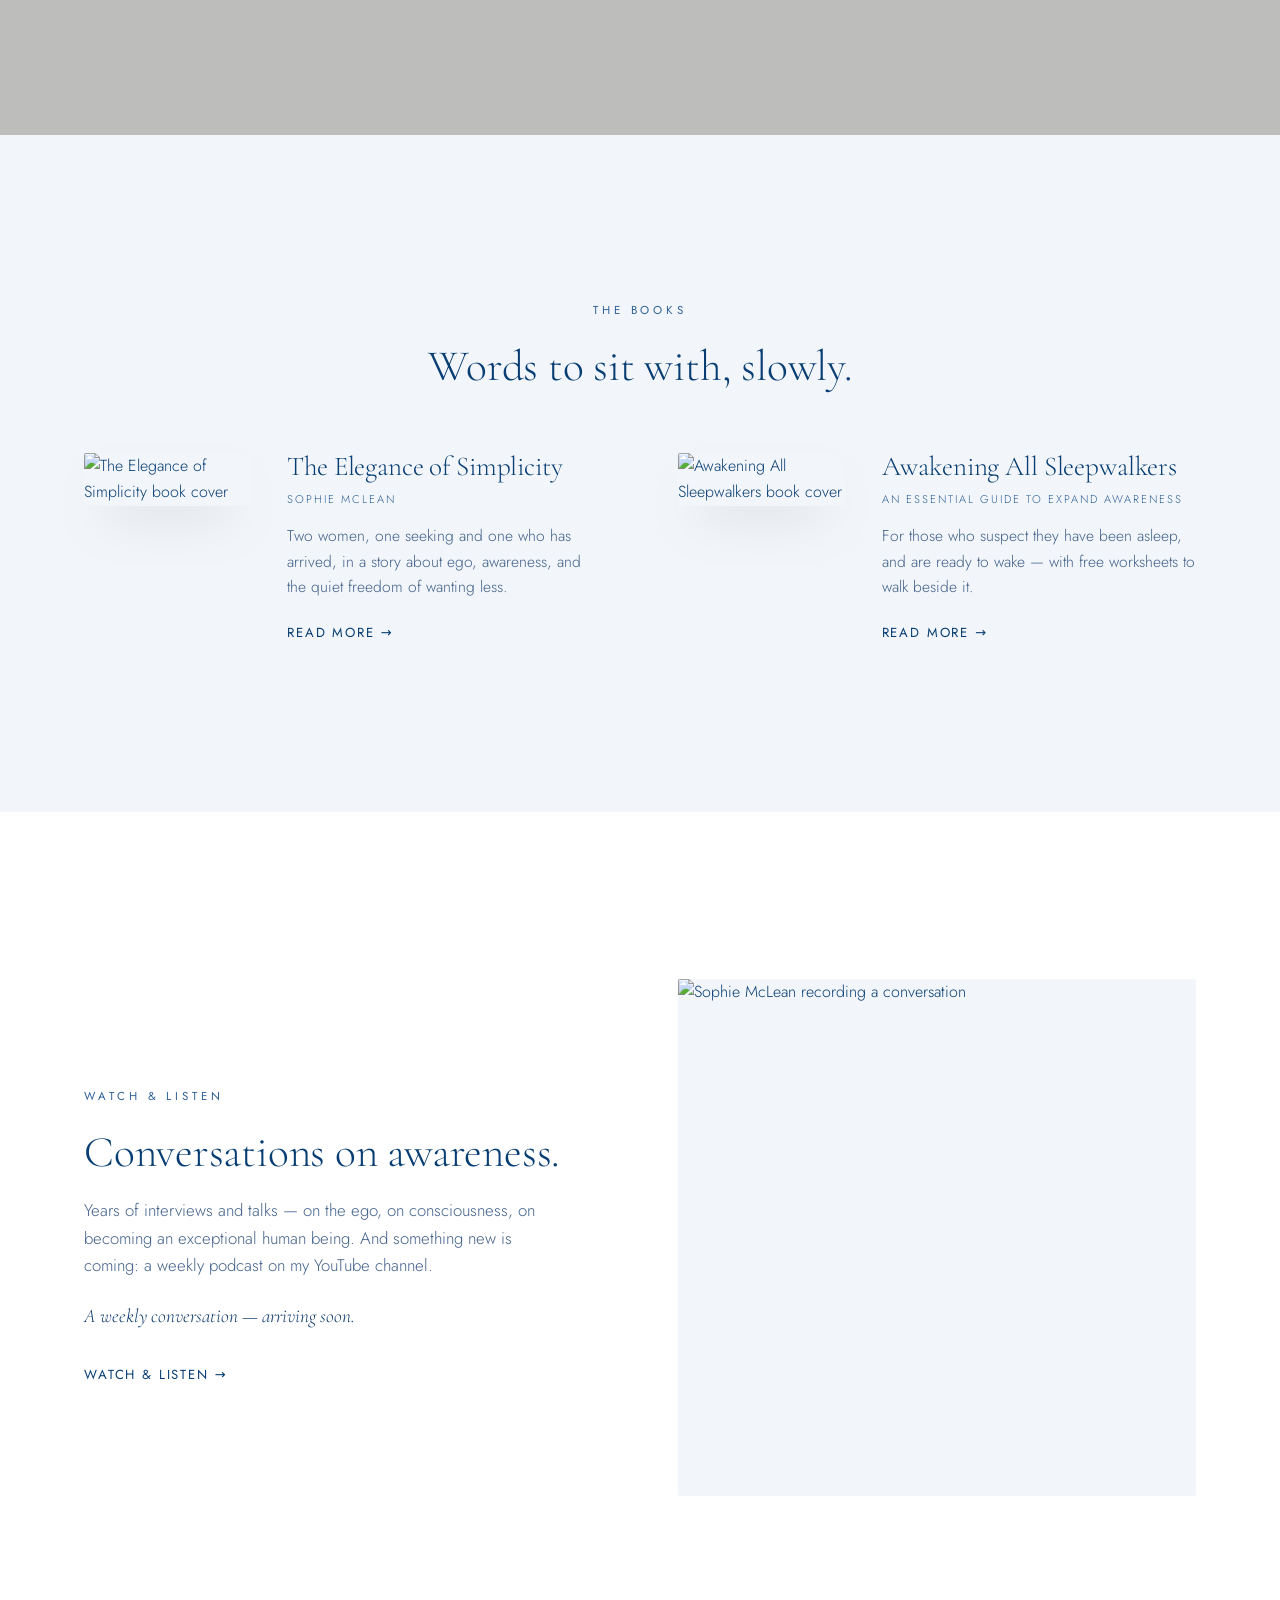
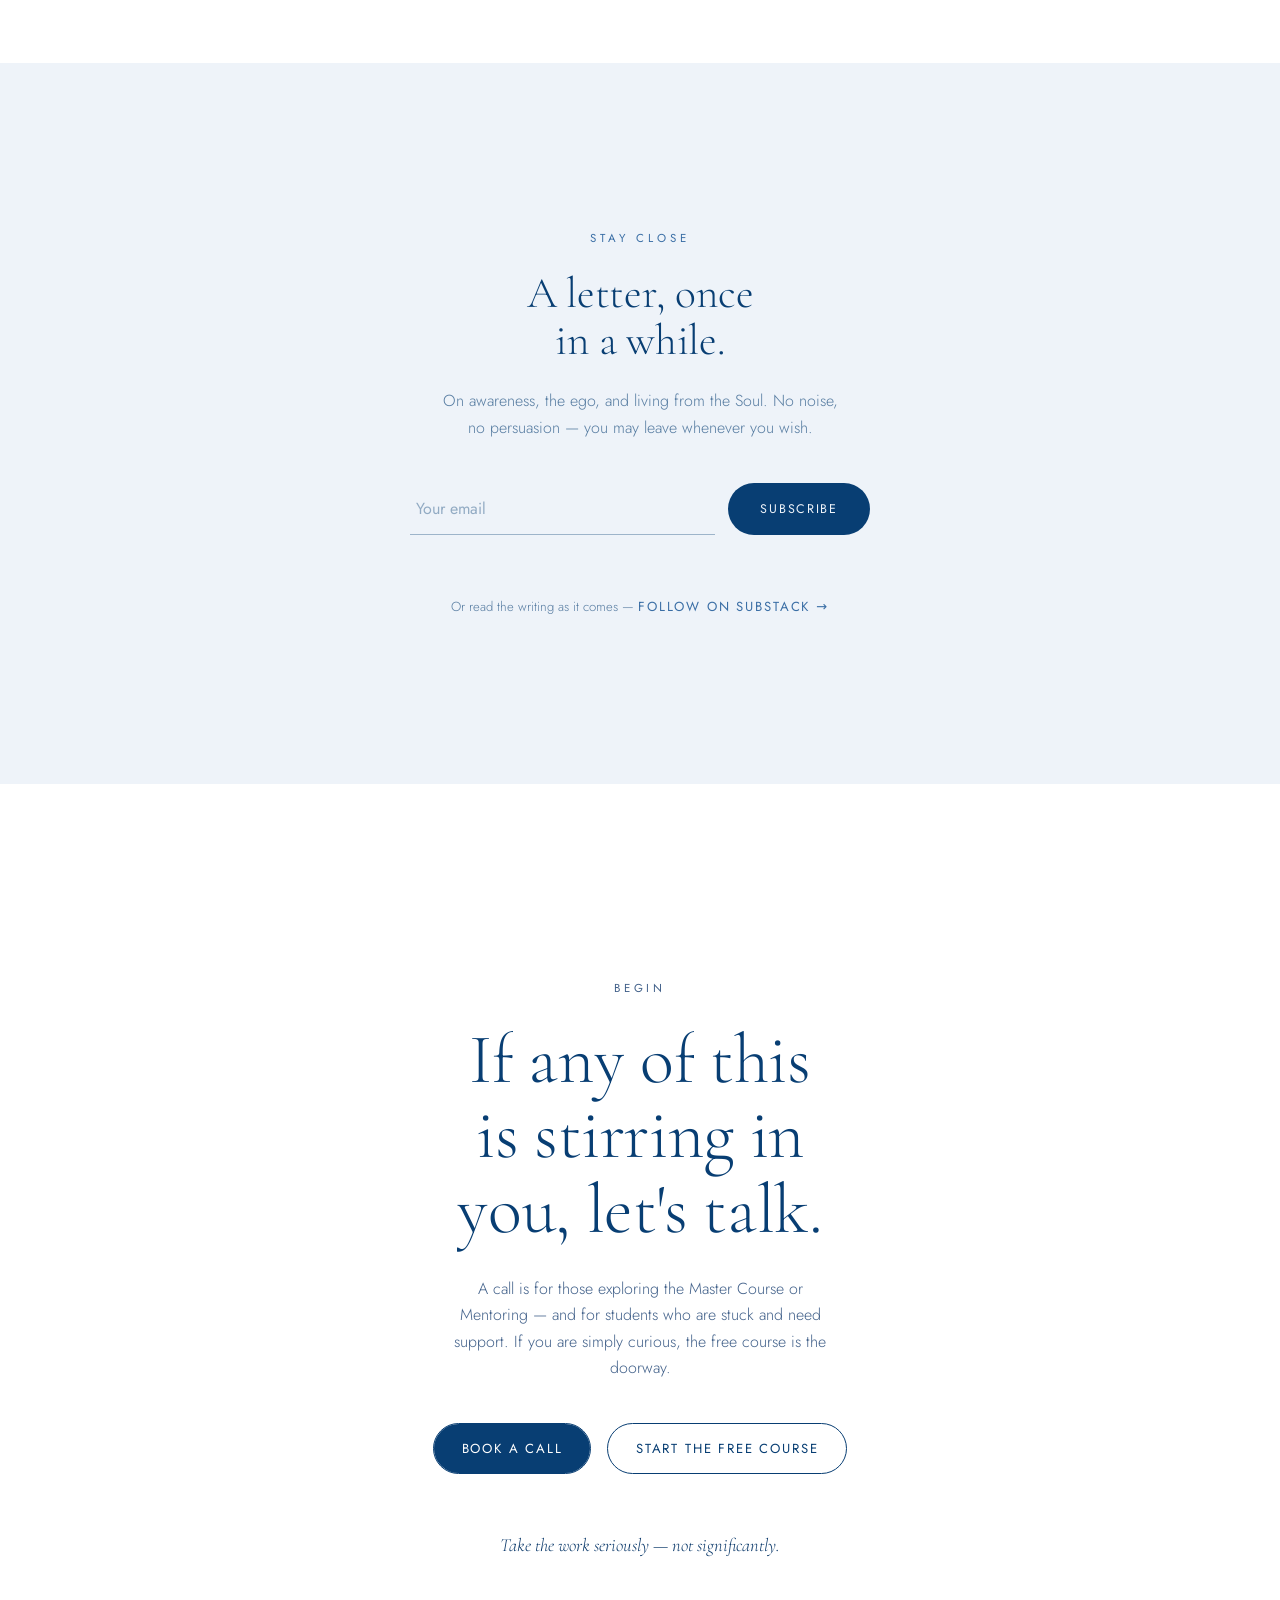
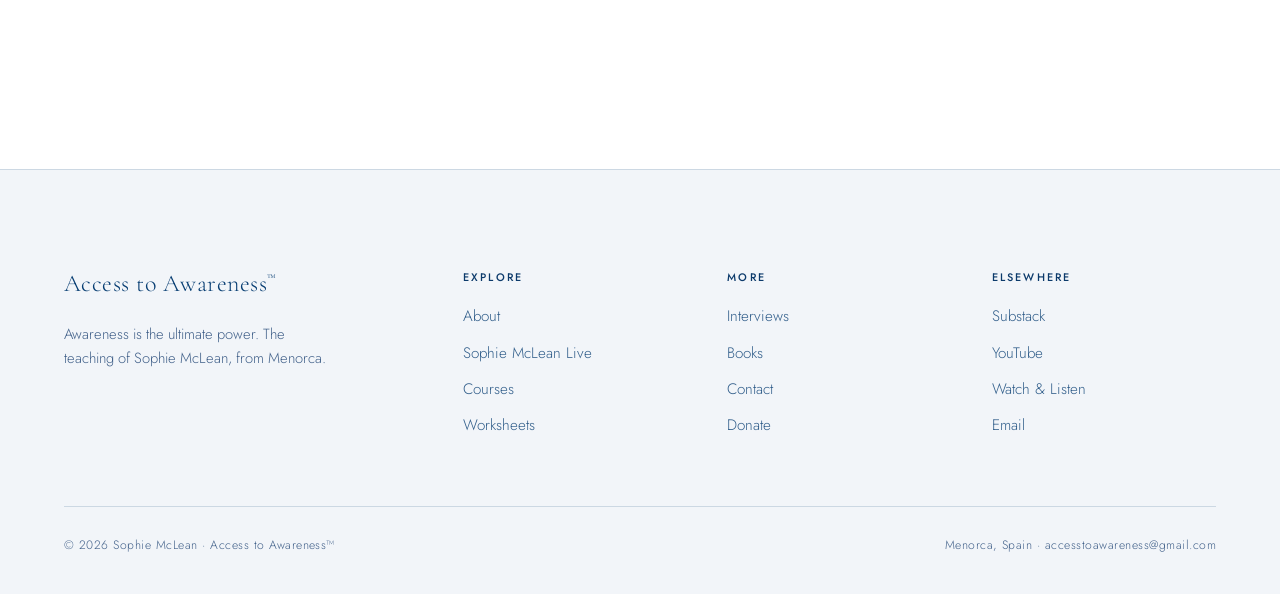
==== commit 17c96d32: "Add French/English language toggle across the site" ====
--- a/index.html
+++ b/index.html
@@ -284,6 +284,7 @@
   </div>
 </footer>
 
+<script src="translations.js"></script>
 <script src="app.js"></script>
 </body>
 </html>
--- a/styles.css
+++ b/styles.css
@@ -110,6 +110,8 @@
 .menu-toggle{ display:flex; align-items:center; gap:.7em; background:none; border:none; font-family:var(--sans); font-size:.76rem; letter-spacing:.18em; text-transform:uppercase; color:var(--ink); cursor:pointer; }
 .menu-toggle .bars{ display:inline-flex; flex-direction:column; gap:4px; width:22px; }
 .menu-toggle .bars i{ height:1px; width:100%; background:var(--ink); display:block; }
+.lang-toggle{ background:none; border:1px solid var(--line); color:var(--ink); font-family:var(--sans); font-weight:400; font-size:.68rem; letter-spacing:.14em; text-transform:uppercase; padding:.55em .85em; border-radius:100px; cursor:pointer; transition:background .35s var(--ease),color .35s,border-color .35s; }
+.lang-toggle:hover{ background:var(--ink); color:var(--bg); border-color:var(--ink); }
 @media(max-width:1040px){ .nav-links{ display:none; } }
 
 /* ---- overlay menu ---- */
@@ -240,6 +242,7 @@
 .card{ display:block; text-decoration:none; color:var(--ink); border:1px solid var(--line); border-radius:3px; overflow:hidden; background:var(--bg); transition:transform .5s var(--ease),border-color .5s; }
 .card:hover{ transform:translateY(-6px); border-color:var(--olive); }
 .card .card-media{ aspect-ratio:16/10; overflow:hidden; background:var(--panel); }
+.cards--square .card-media{ aspect-ratio:1/1; }
 .card .card-media img{ width:100%; height:100%; object-fit:cover; transition:transform .8s var(--ease); }
 .card:hover .card-media img{ transform:scale(1.05); }
 .card .card-body{ padding:1.5rem 1.5rem 1.8rem; }
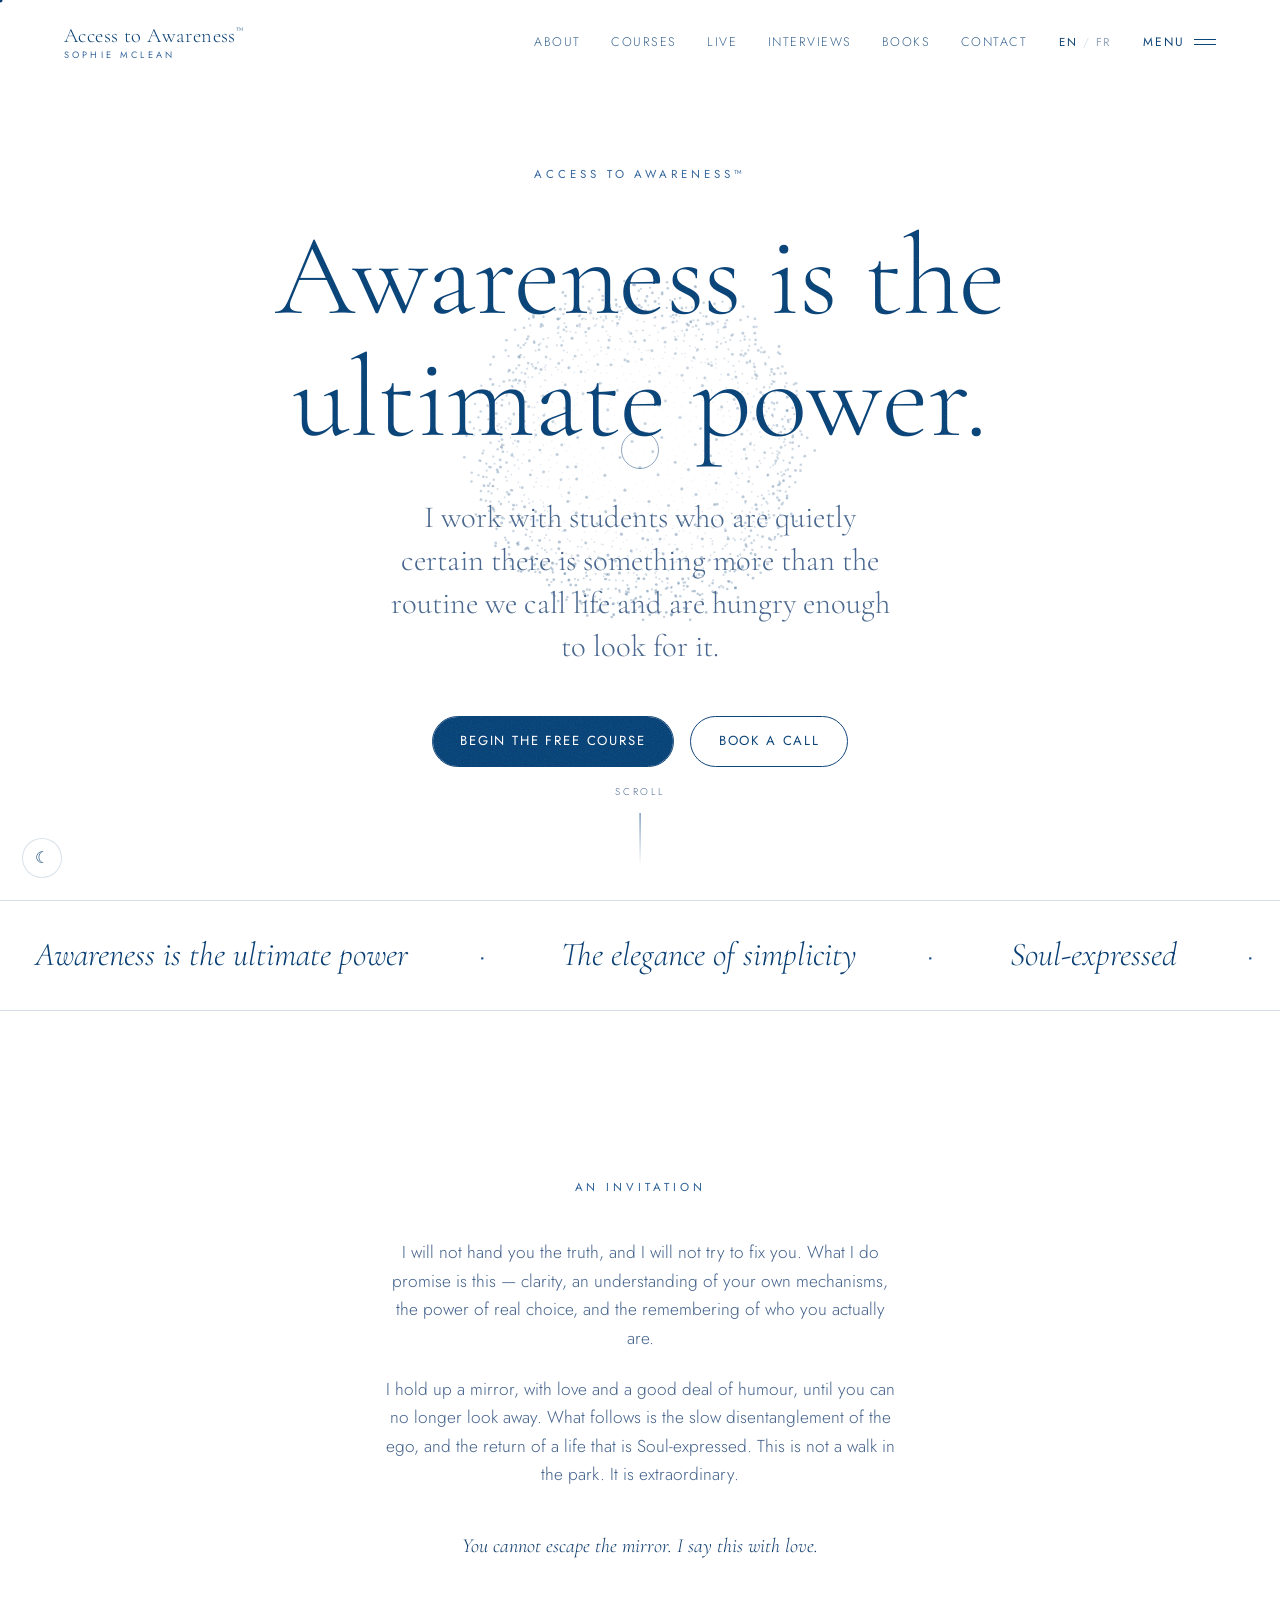
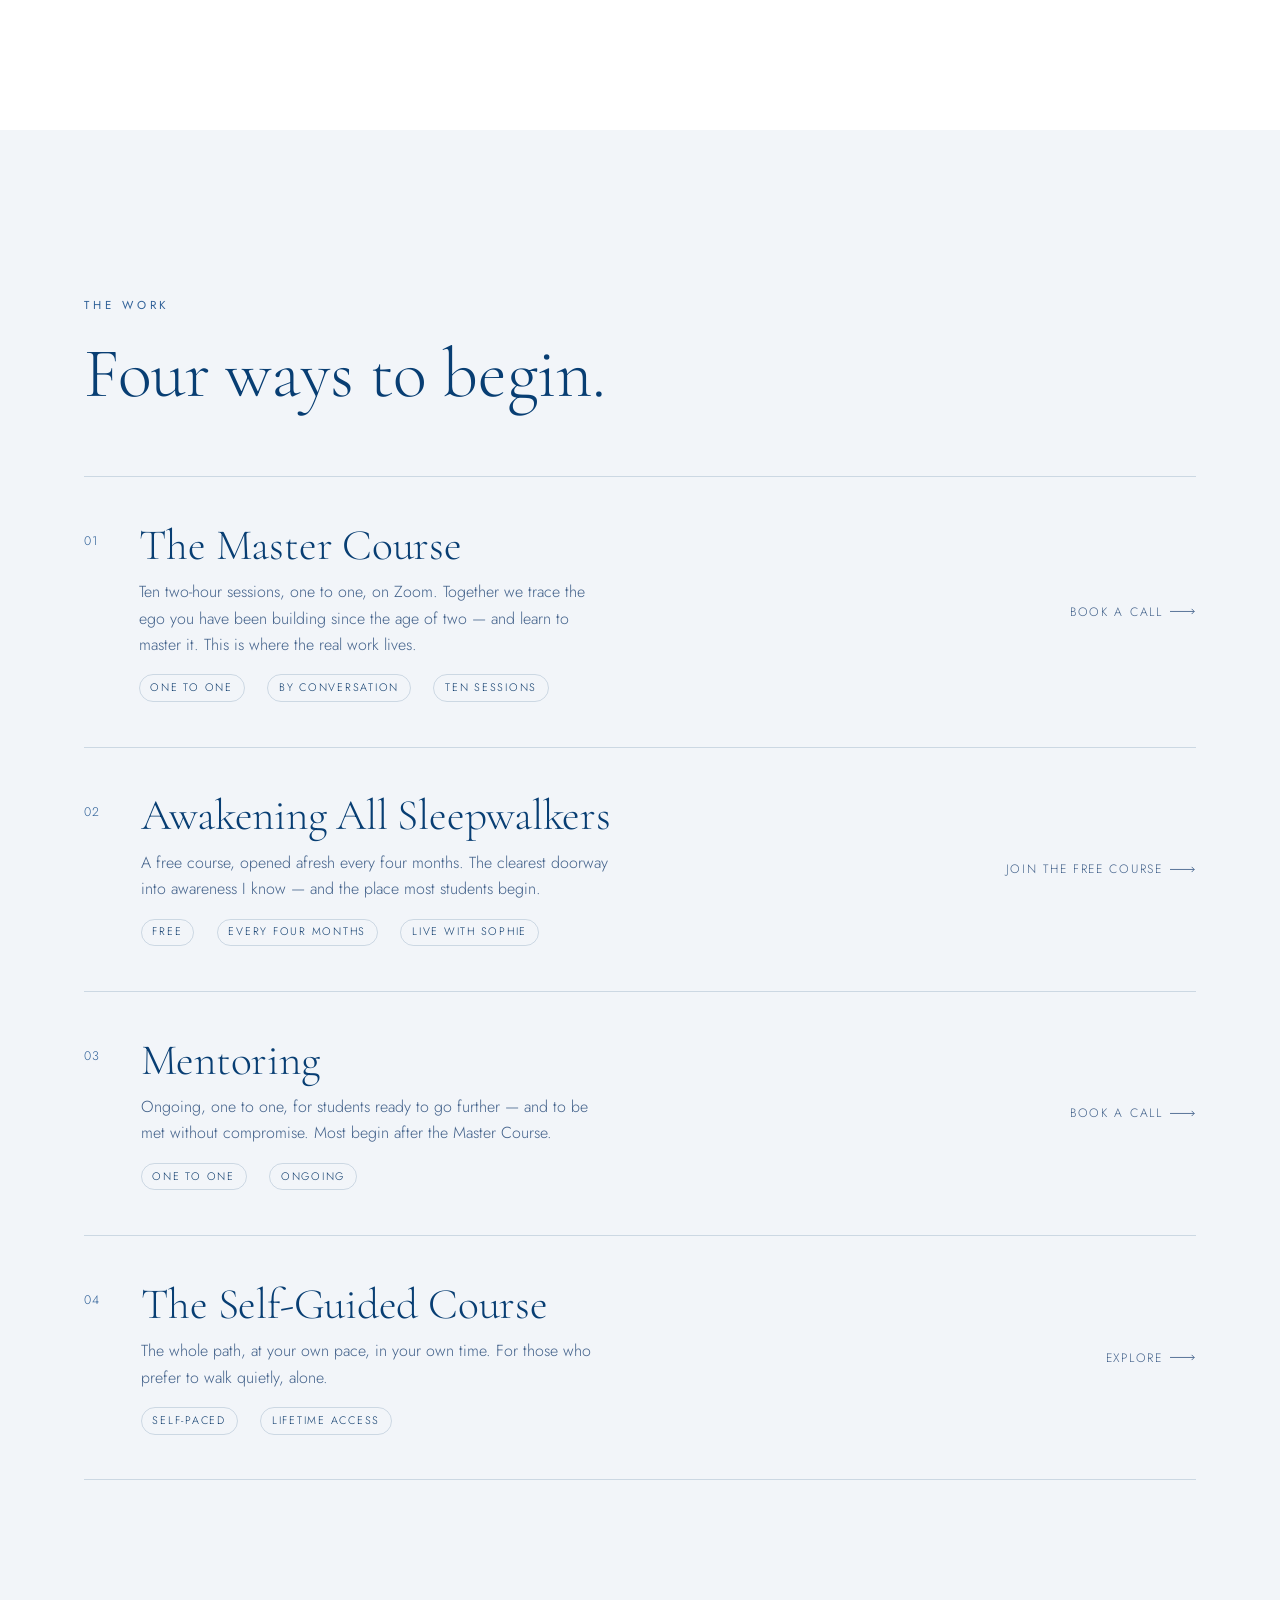
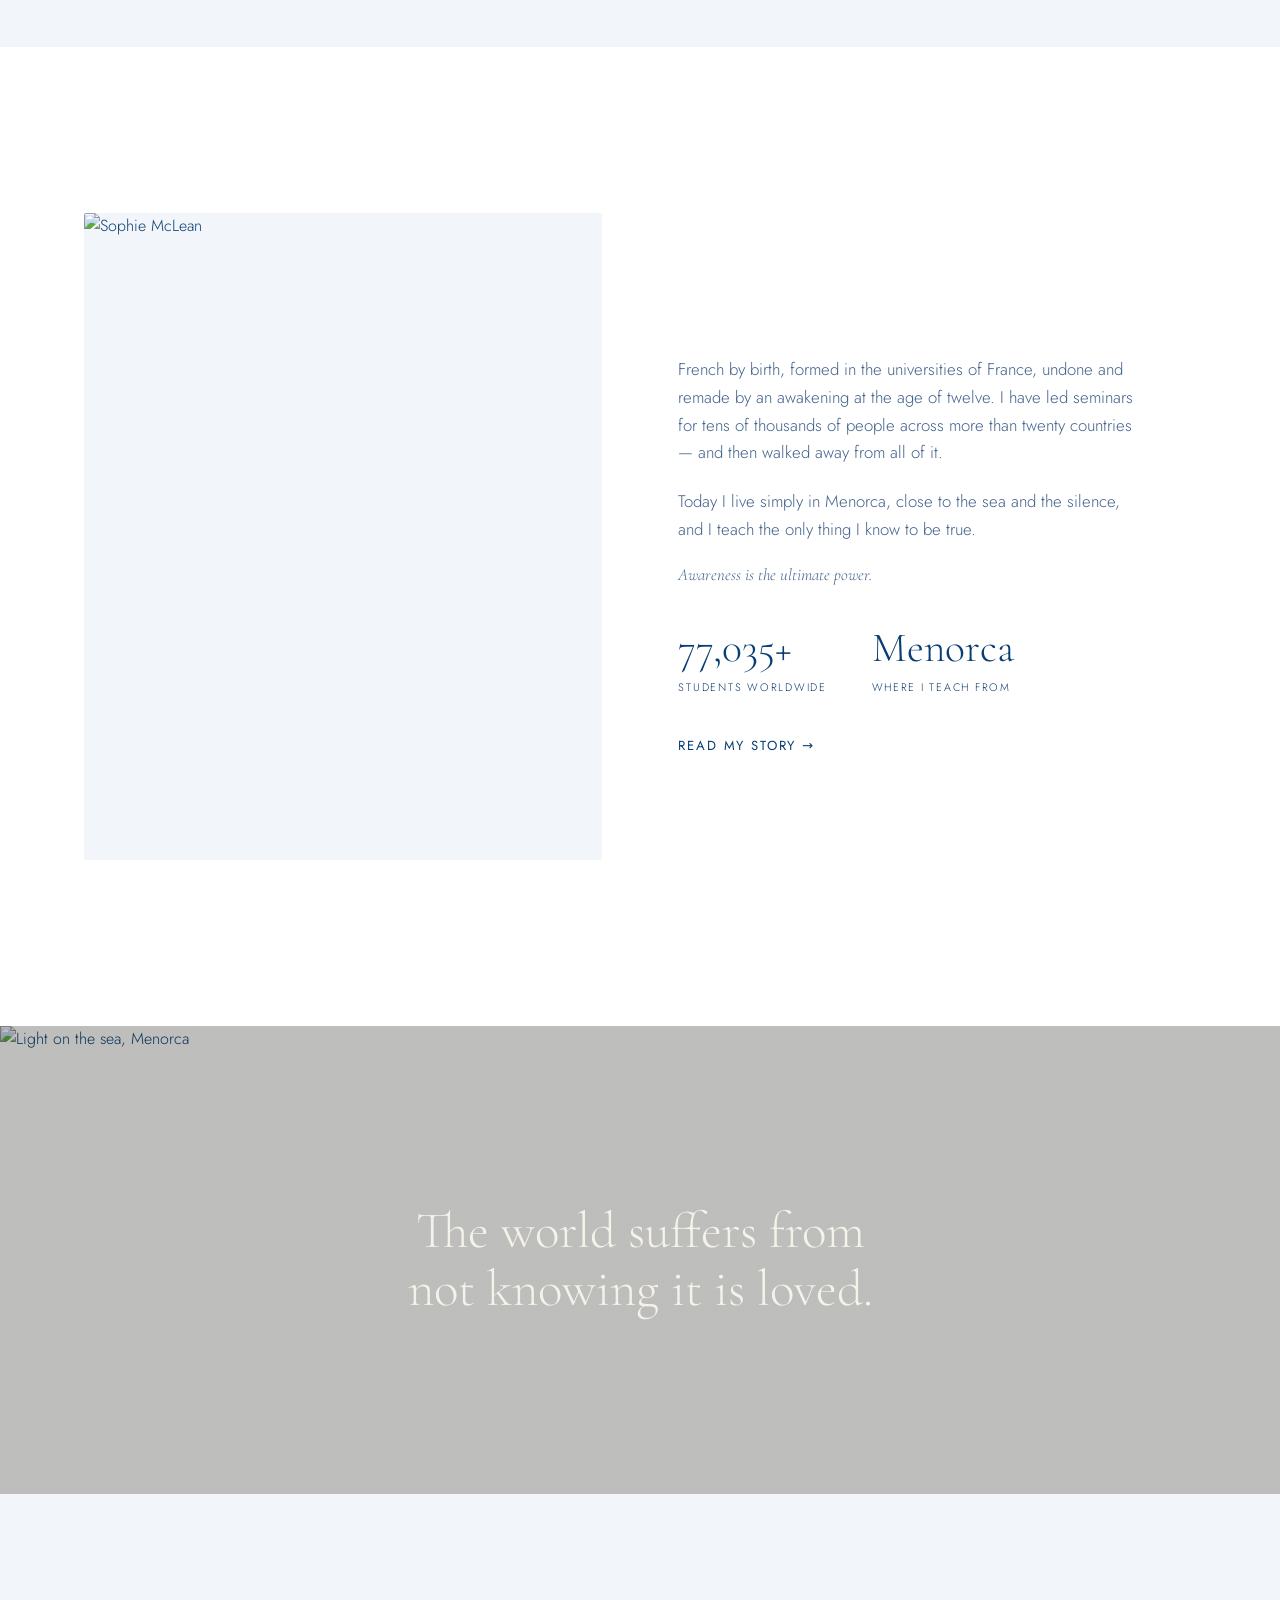
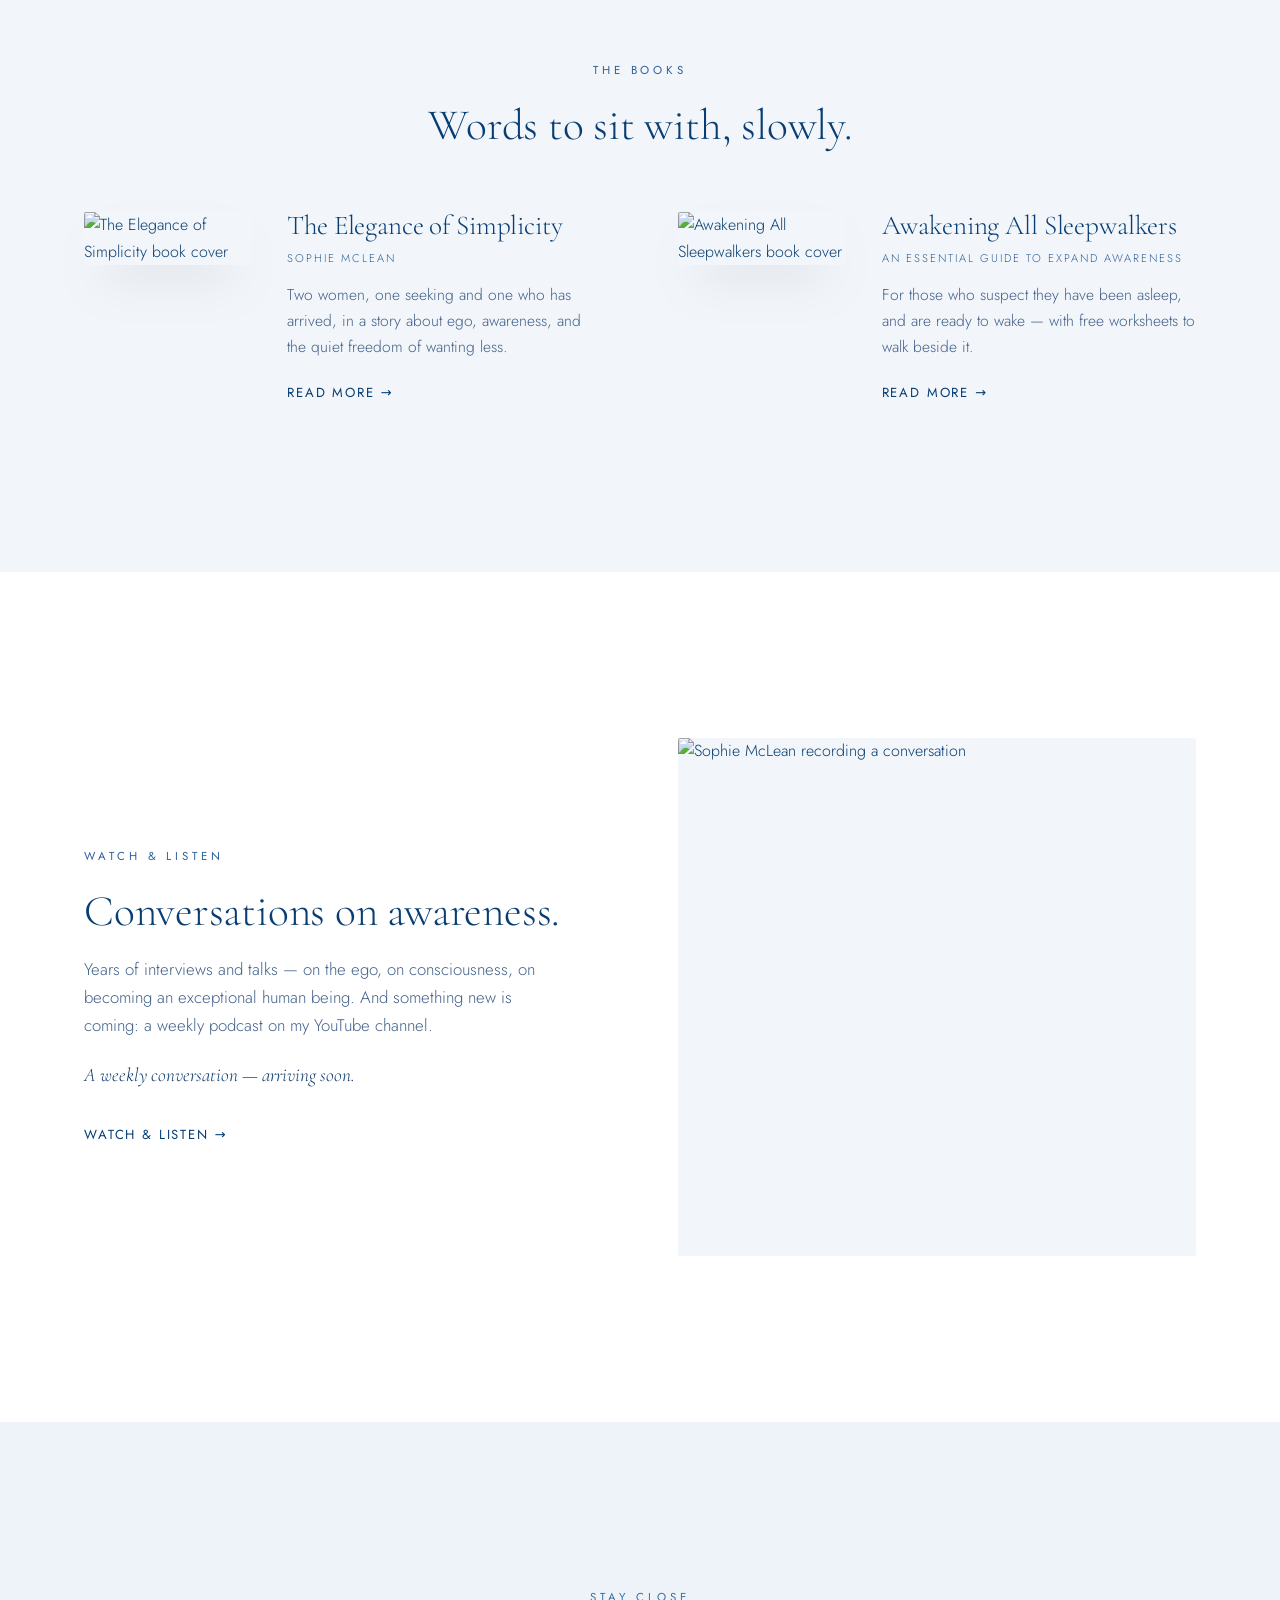
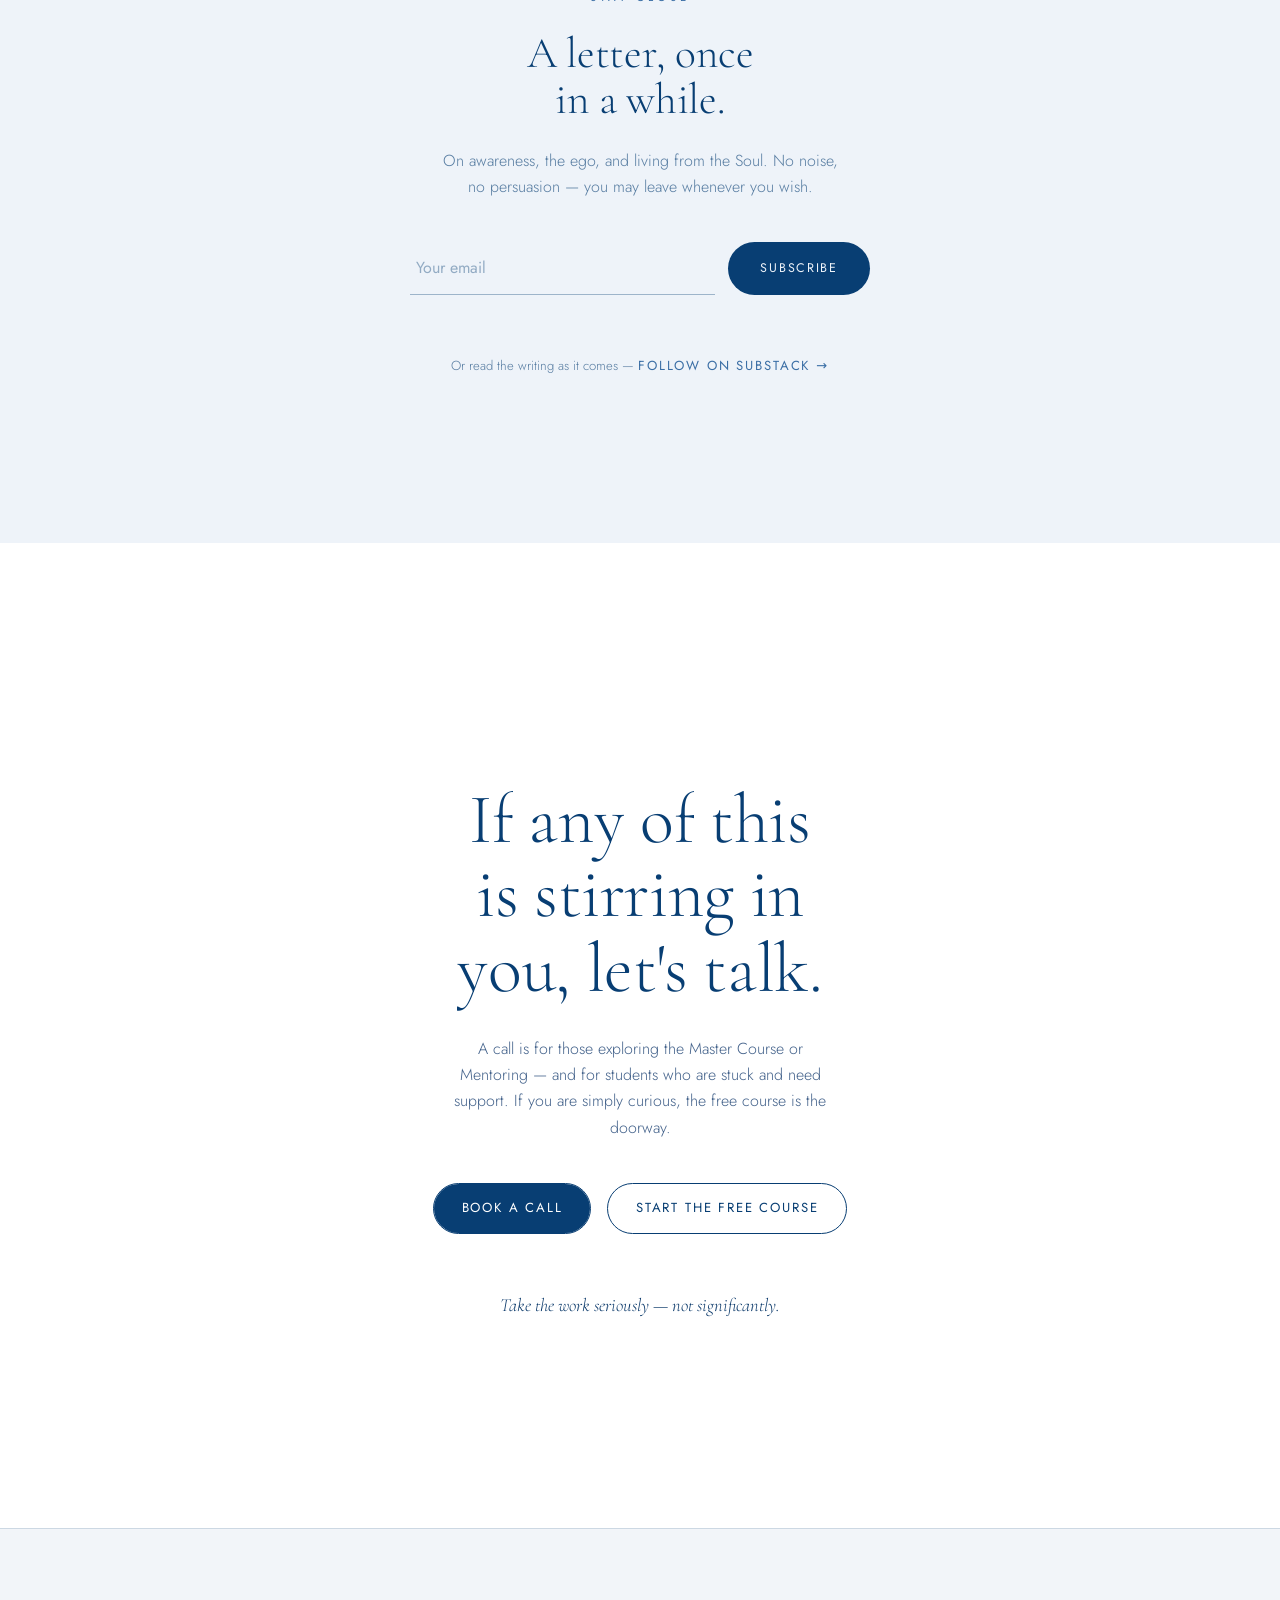
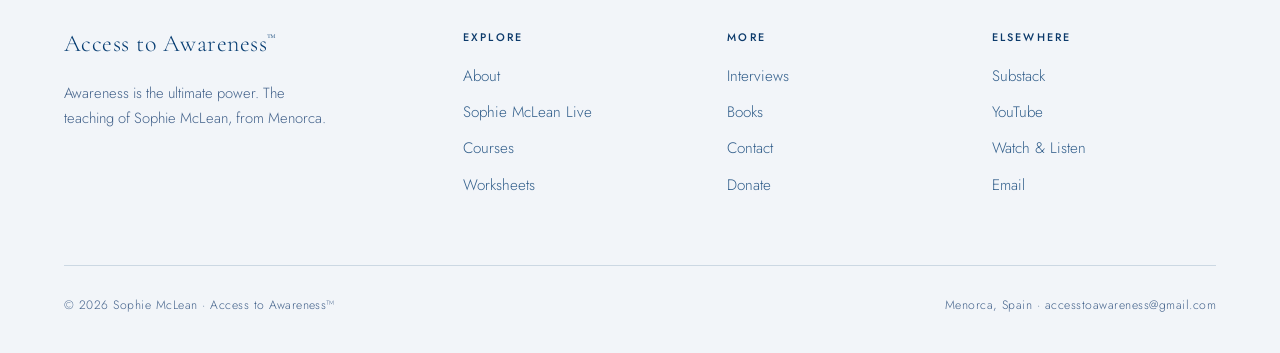
==== commit c4e15aee: "Add Contact to top menu; clearer EN/FR switcher; remove duplicate invitation line" ====
--- a/index.html
+++ b/index.html
@@ -27,6 +27,7 @@
       <a href="live.html">Live</a>
       <a href="interviews.html">Interviews</a>
       <a href="books.html">Books</a>
+      <a href="contact.html">Contact</a>
     </nav>
     <button class="menu-toggle" id="menuOpen" data-hover>Menu <span class="bars"><i></i><i></i></span></button>
   </div>
@@ -88,7 +89,6 @@
 <section class="invite pad">
   <div class="wrap">
     <p class="eyebrow fade-up" style="margin-bottom:1.6rem;">An invitation</p>
-    <p class="lead" data-split>I work with students who are quietly certain there is something more than the routine we call life — and are hungry enough to look for it.</p>
     <div class="invite-body">
       <p class="fade-up">I will not hand you the truth, and I will not try to fix you. What I do promise is this — clarity, an understanding of your own mechanisms, the power of real choice, and the remembering of who you actually are.</p>
       <p class="fade-up">I hold up a mirror, with love and a good deal of humour, until you can no longer look away. What follows is the slow disentanglement of the ego, and the return of a life that is Soul-expressed. This is not a walk in the park. It is extraordinary.</p>
--- a/styles.css
+++ b/styles.css
@@ -110,8 +110,11 @@
 .menu-toggle{ display:flex; align-items:center; gap:.7em; background:none; border:none; font-family:var(--sans); font-size:.76rem; letter-spacing:.18em; text-transform:uppercase; color:var(--ink); cursor:pointer; }
 .menu-toggle .bars{ display:inline-flex; flex-direction:column; gap:4px; width:22px; }
 .menu-toggle .bars i{ height:1px; width:100%; background:var(--ink); display:block; }
-.lang-toggle{ background:none; border:1px solid var(--line); color:var(--ink); font-family:var(--sans); font-weight:400; font-size:.68rem; letter-spacing:.14em; text-transform:uppercase; padding:.55em .85em; border-radius:100px; cursor:pointer; transition:background .35s var(--ease),color .35s,border-color .35s; }
-.lang-toggle:hover{ background:var(--ink); color:var(--bg); border-color:var(--ink); }
+.lang-switch{ display:inline-flex; align-items:center; gap:.45em; font-family:var(--sans); font-weight:400; font-size:.72rem; letter-spacing:.14em; text-transform:uppercase; }
+.lang-opt{ background:none; border:none; padding:0; margin:0; font:inherit; letter-spacing:inherit; text-transform:inherit; color:var(--ink-soft); opacity:.6; cursor:pointer; transition:opacity .3s,color .3s; }
+button.lang-opt:hover{ opacity:1; color:var(--ink); }
+.lang-opt.is-active{ color:var(--olive-dk); opacity:1; cursor:default; }
+.lang-sep{ color:var(--line); }
 @media(max-width:1040px){ .nav-links{ display:none; } }
 
 /* ---- overlay menu ---- */
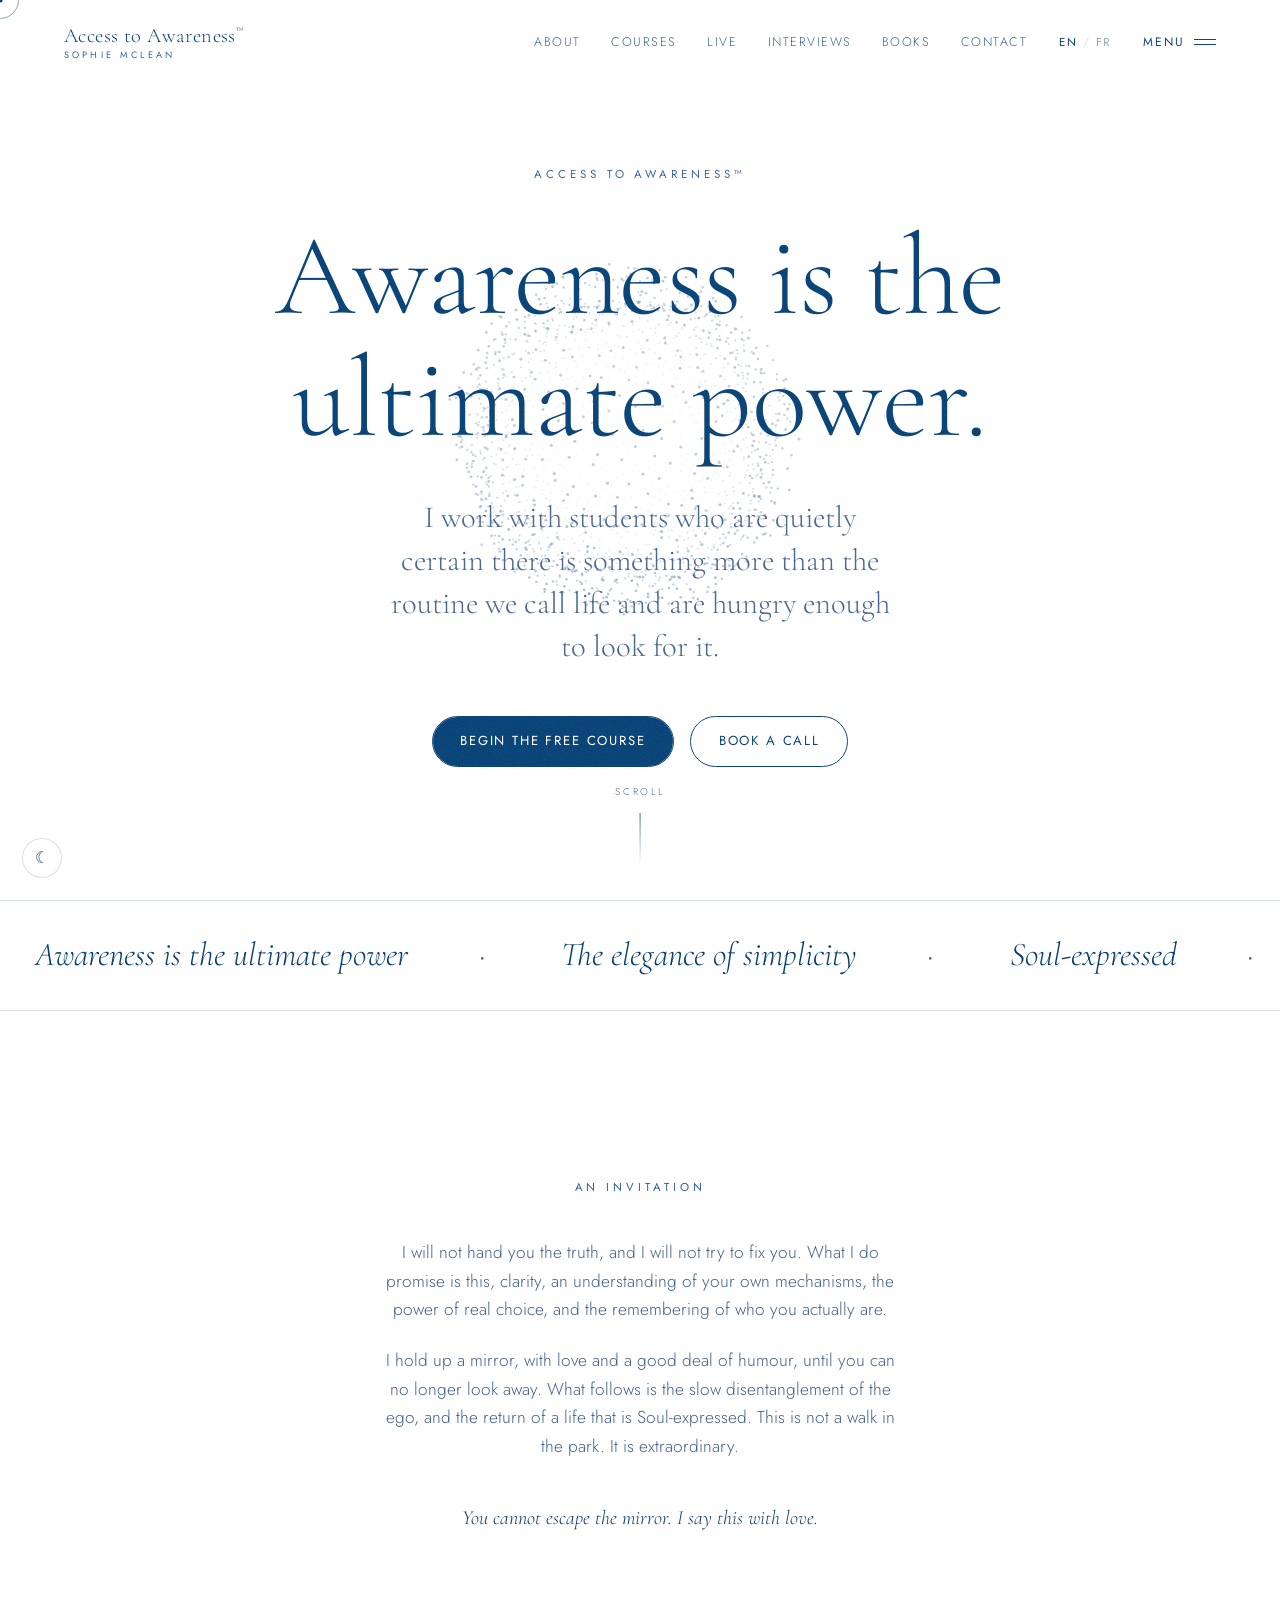
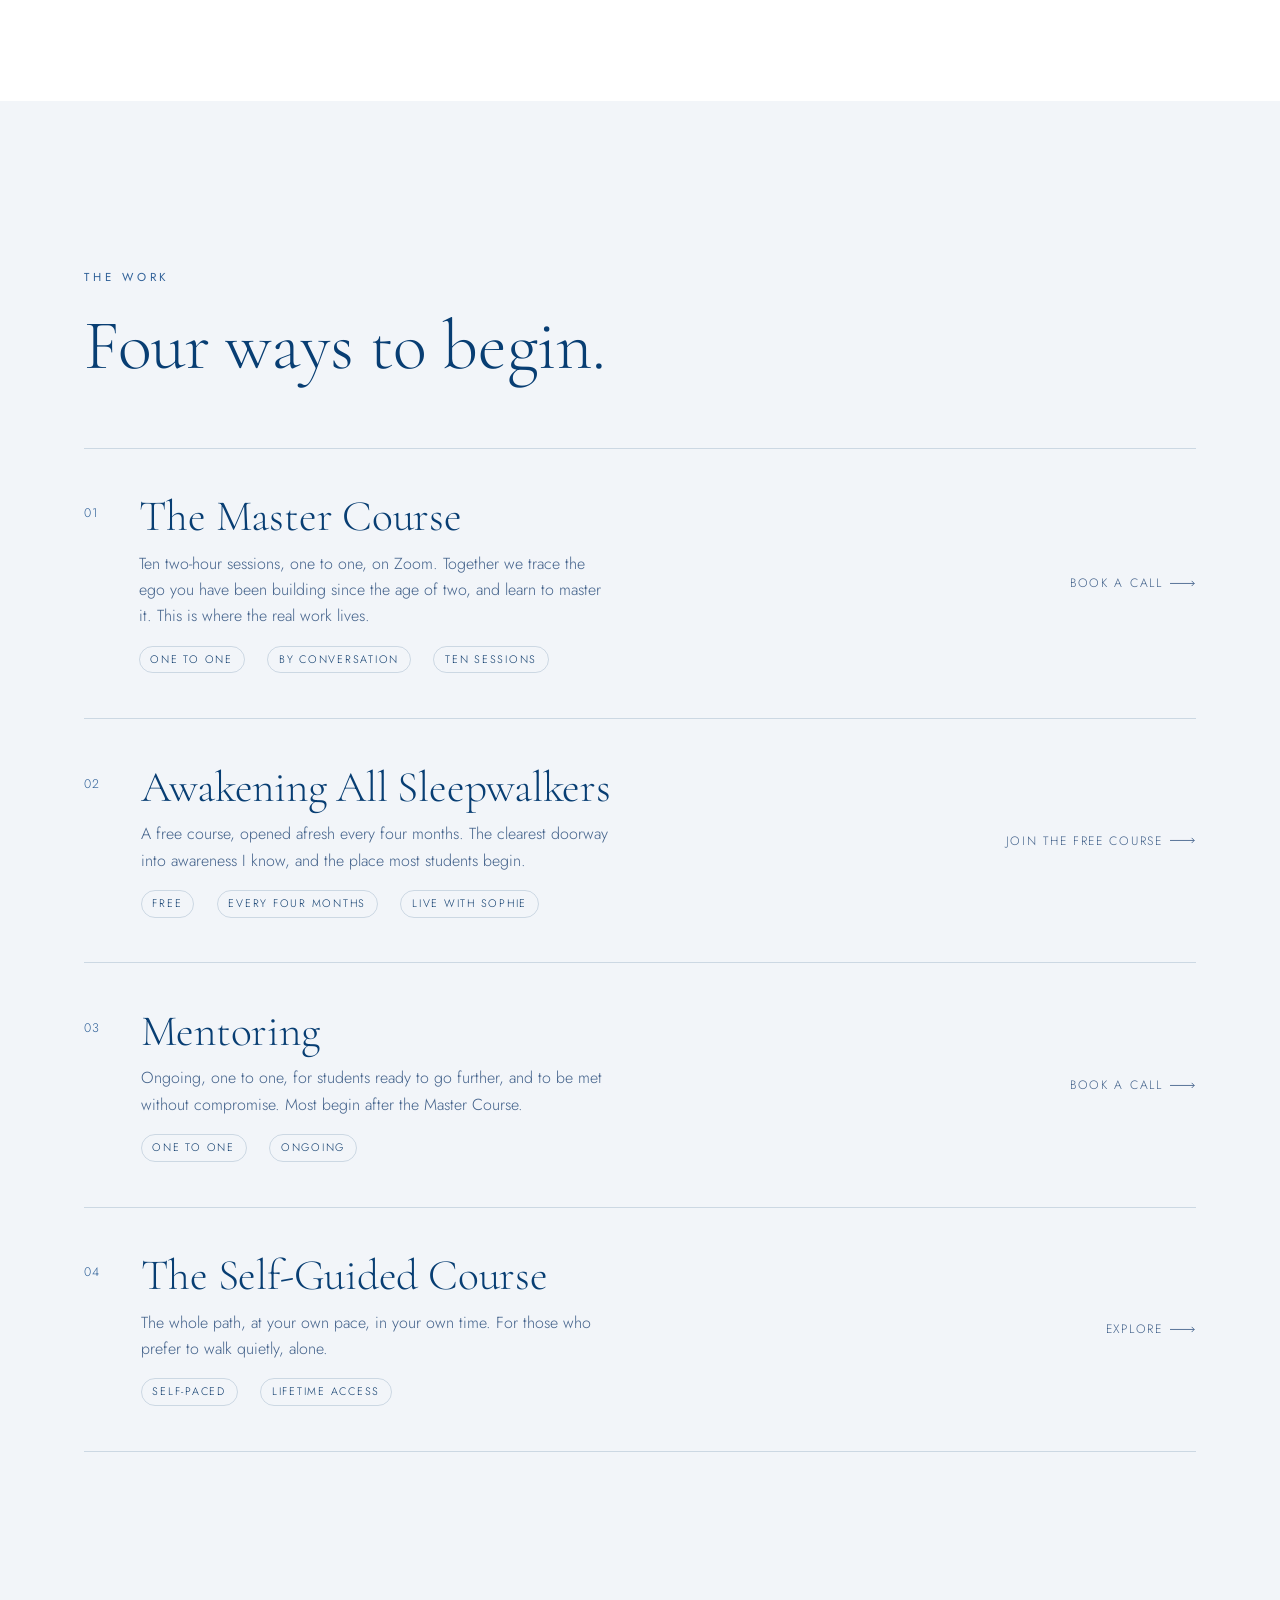
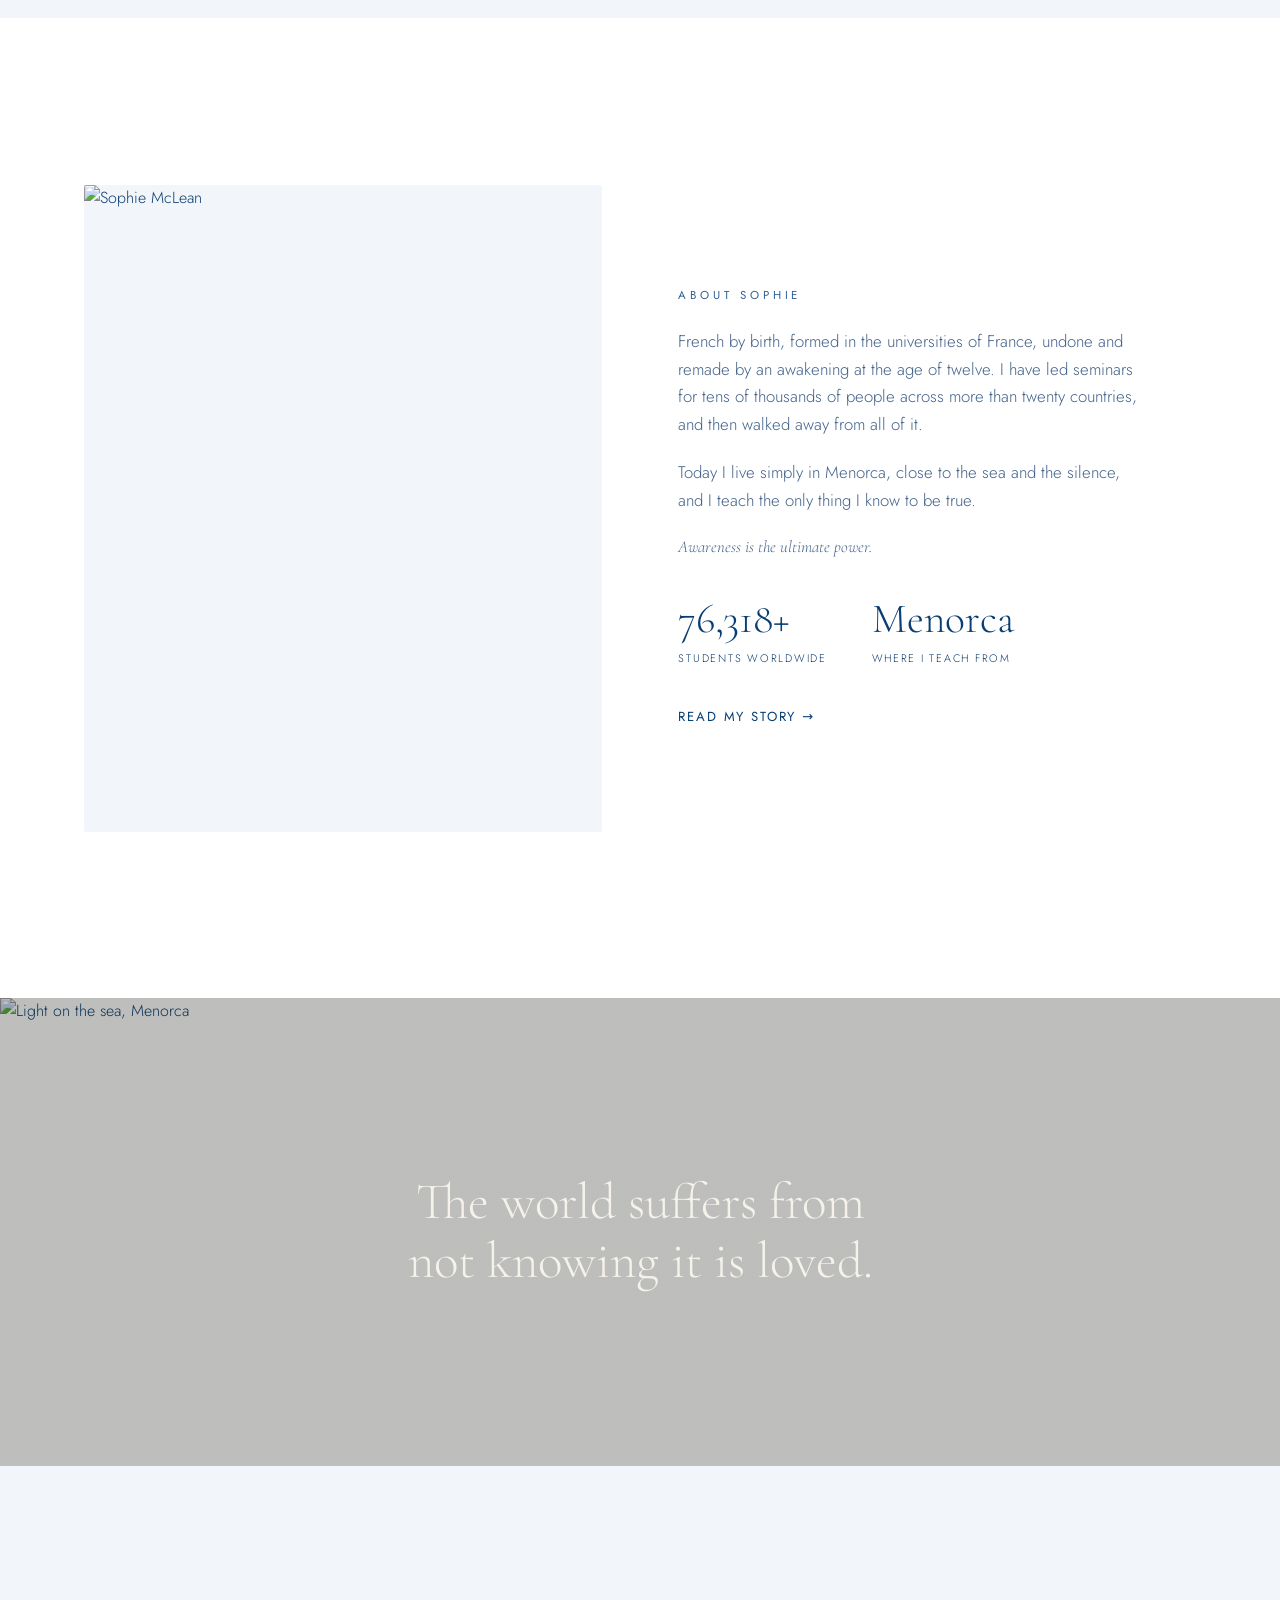
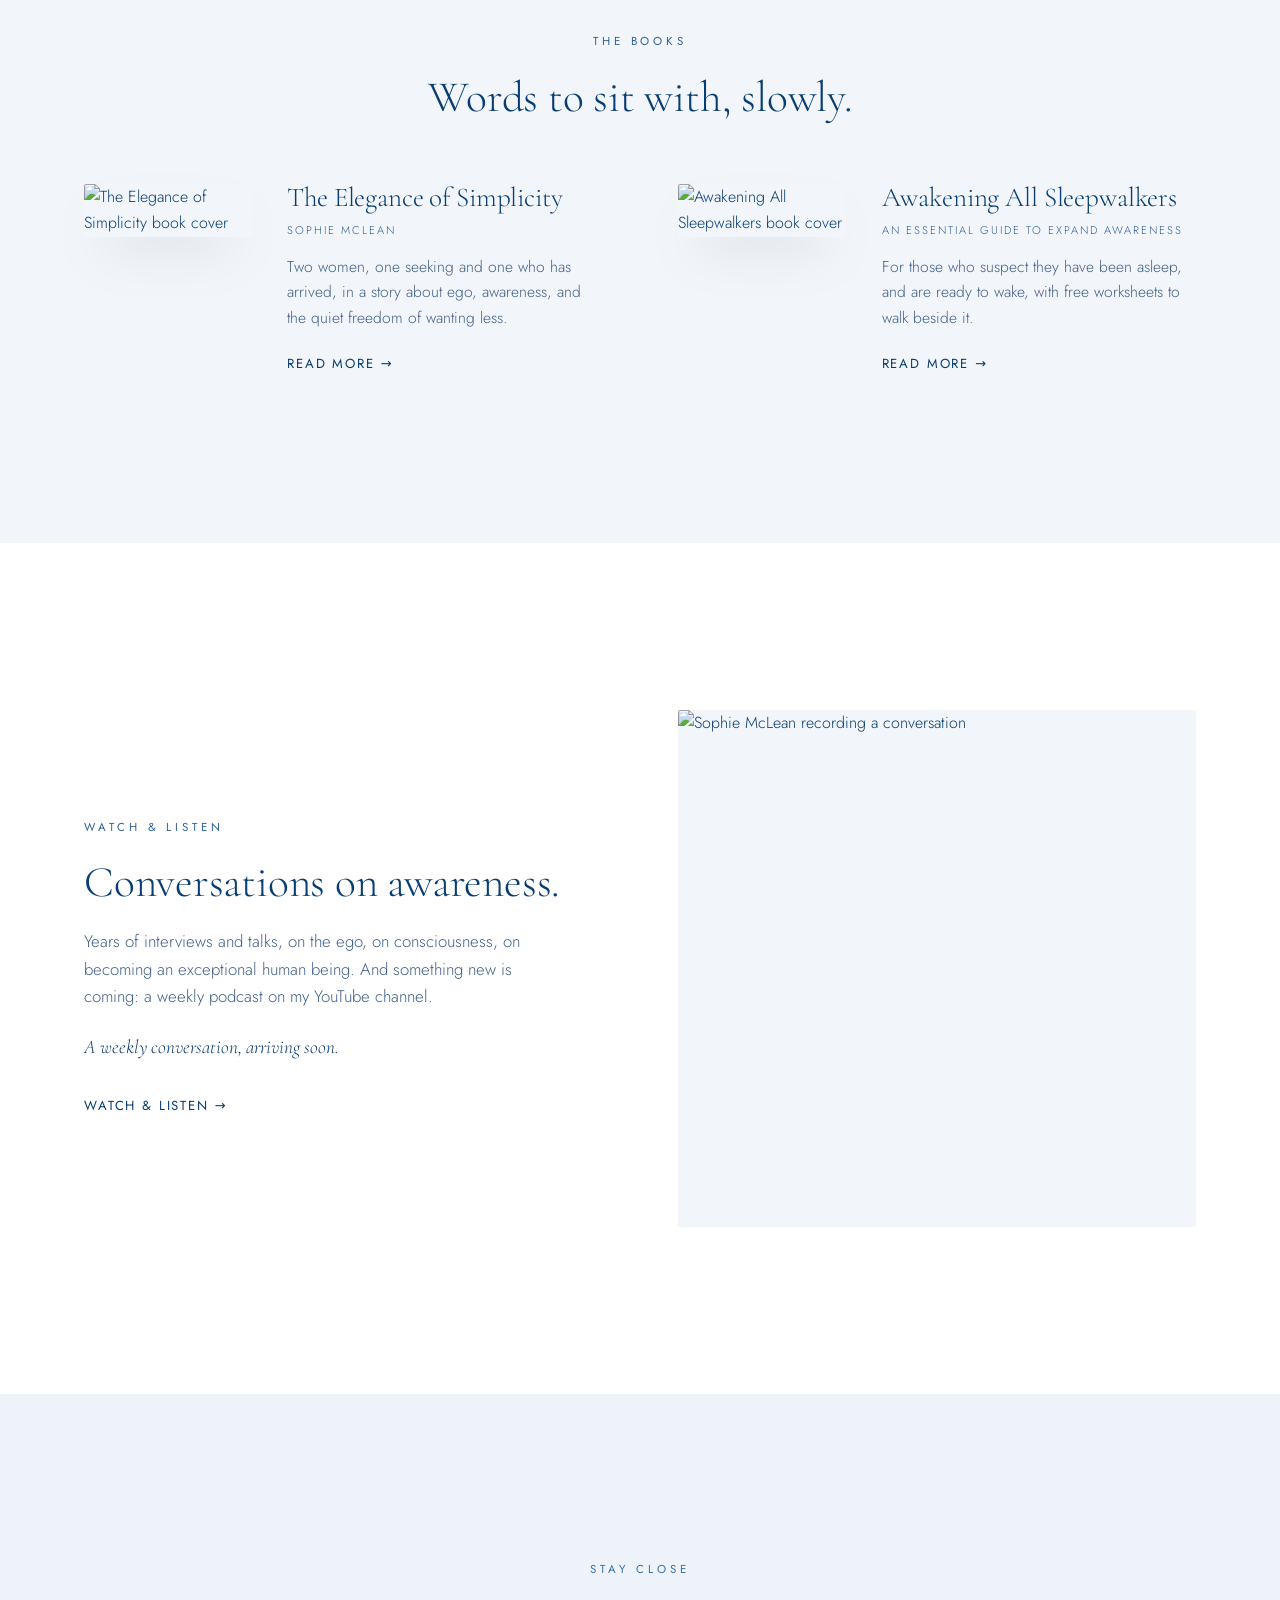
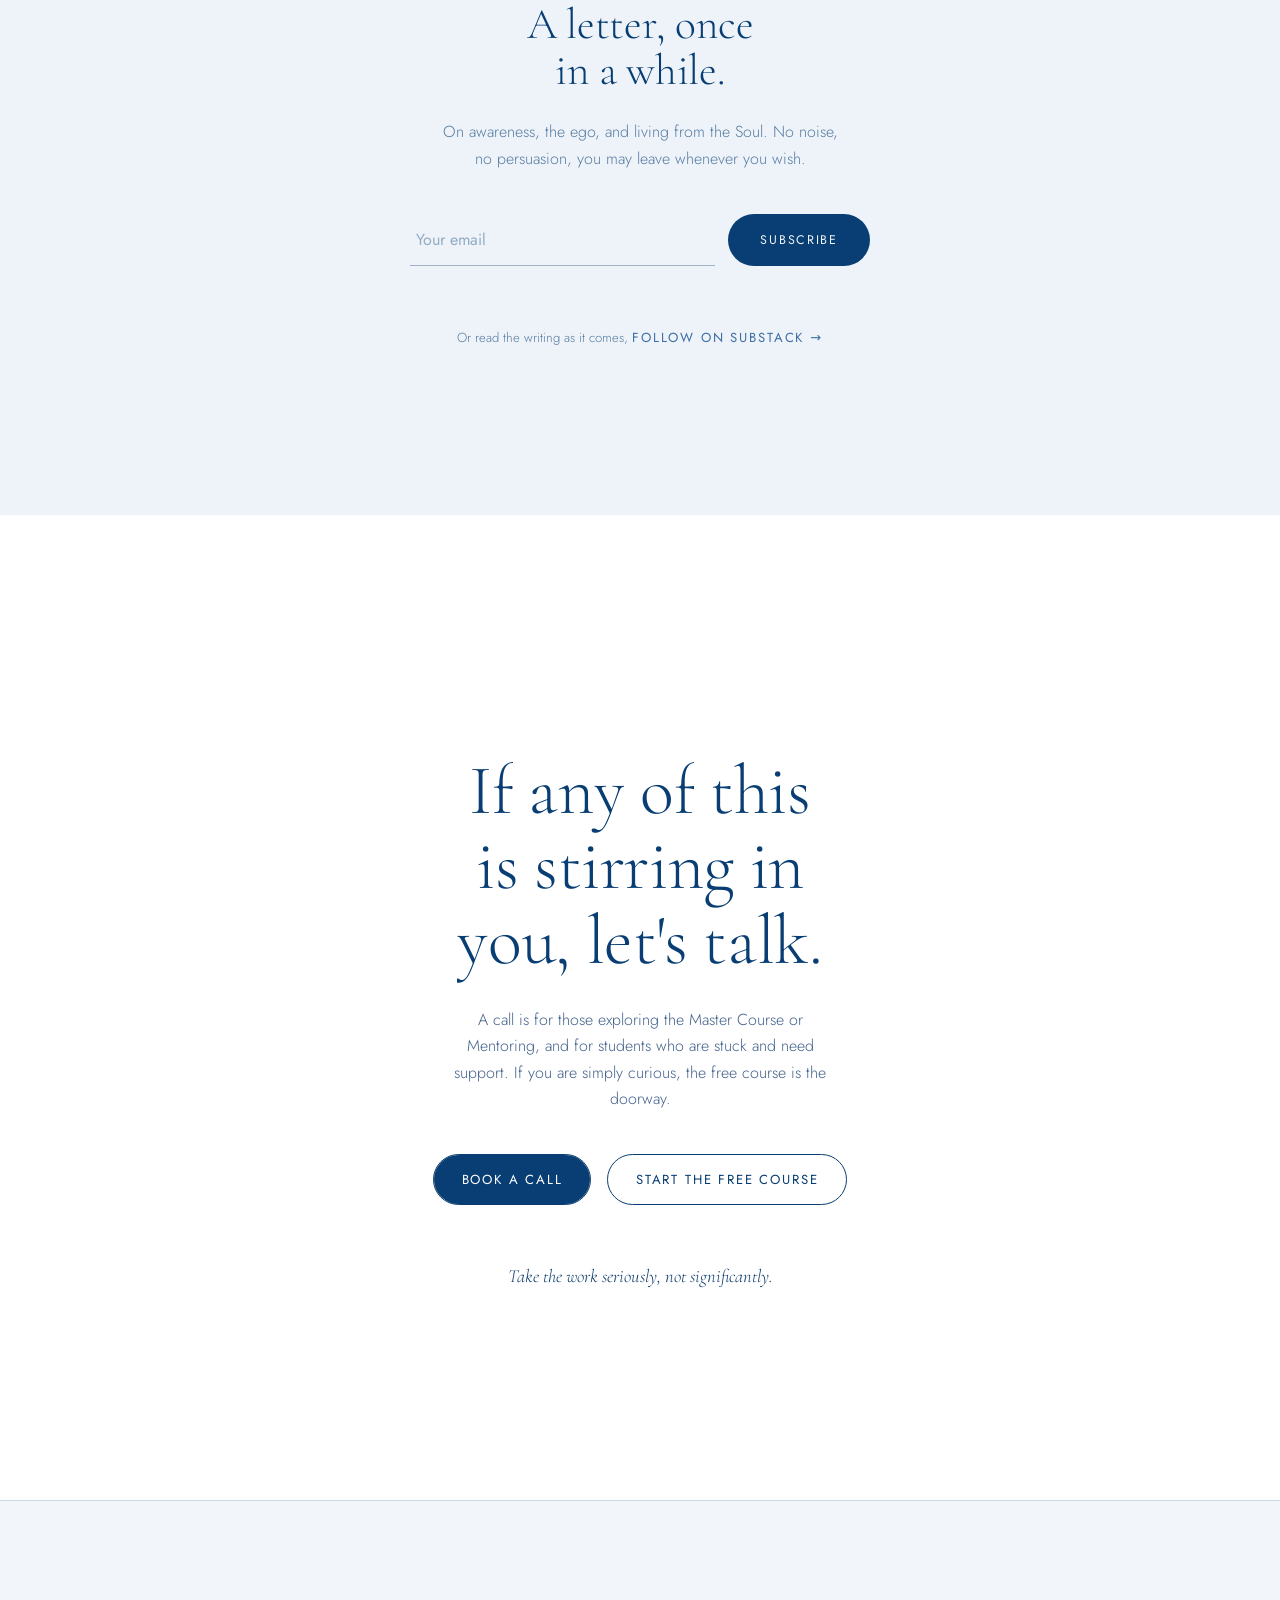
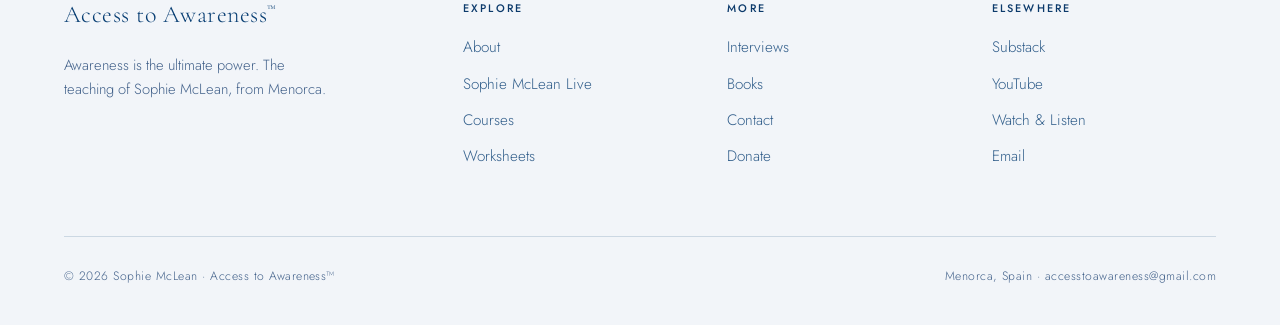
==== commit 53d00c92: "Remove em dashes site-wide (EN + FR)" ====
--- a/index.html
+++ b/index.html
@@ -3,8 +3,8 @@
 <head>
 <meta charset="UTF-8" />
 <meta name="viewport" content="width=device-width, initial-scale=1.0" />
-<title>Access to Awareness™ — Sophie McLean</title>
-<meta name="description" content="Awareness is the ultimate power. A space of total acceptance, where the ego is seen through — the teaching of Sophie McLean, from Menorca." />
+<title>Access to Awareness™ Sophie McLean</title>
+<meta name="description" content="Awareness is the ultimate power. A space of total acceptance, where the ego is seen through, the teaching of Sophie McLean, from Menorca." />
 <link rel="preconnect" href="https://fonts.googleapis.com" />
 <link rel="preconnect" href="https://fonts.gstatic.com" crossorigin />
 <link href="https://fonts.googleapis.com/css2?family=Cormorant+Garamond:ital,wght@0,300;0,400;0,500;1,300;1,400&family=Jost:wght@300;400;500&display=swap" rel="stylesheet" />
@@ -19,269 +19,269 @@
 <button class="theme-toggle" id="themeToggle" aria-label="Toggle light and dark">☾</button>
 
 <header class="site" id="header">
-  <a href="index.html" class="brand" data-hover>Access to Awareness<sup>™</sup><span>Sophie McLean</span></a>
-  <div class="nav-right">
-    <nav class="nav-links">
-      <a href="about.html">About</a>
-      <a href="courses.html">Courses</a>
-      <a href="live.html">Live</a>
-      <a href="interviews.html">Interviews</a>
-      <a href="books.html">Books</a>
-      <a href="contact.html">Contact</a>
-    </nav>
-    <button class="menu-toggle" id="menuOpen" data-hover>Menu <span class="bars"><i></i><i></i></span></button>
-  </div>
+ <a href="index.html" class="brand" data-hover>Access to Awareness<sup>™</sup><span>Sophie McLean</span></a>
+ <div class="nav-right">
+ <nav class="nav-links">
+ <a href="about.html">About</a>
+ <a href="courses.html">Courses</a>
+ <a href="live.html">Live</a>
+ <a href="interviews.html">Interviews</a>
+ <a href="books.html">Books</a>
+ <a href="contact.html">Contact</a>
+ </nav>
+ <button class="menu-toggle" id="menuOpen" data-hover>Menu <span class="bars"><i></i><i></i></span></button>
+ </div>
 </header>
 
 <div class="overlay" id="overlay">
-  <button class="close" id="menuClose" data-hover>Close ✕</button>
-  <div class="overlay-grid">
-    <nav>
-      <a href="index.html" aria-current="page"><span class="n">01</span>Home</a>
-      <a href="about.html"><span class="n">02</span>About</a>
-      <a href="live.html"><span class="n">03</span>Sophie McLean Live</a>
-      <a href="courses.html"><span class="n">04</span>Courses</a>
-      <a href="worksheets.html"><span class="n">05</span>Worksheets</a>
-      <a href="interviews.html"><span class="n">06</span>Interviews</a>
-      <a href="books.html"><span class="n">07</span>Books</a>
-      <a href="contact.html"><span class="n">08</span>Contact</a>
-      <a href="donate.html"><span class="n">09</span>Donate</a>
-    </nav>
-    <div class="overlay-side">
-      <p>For the Master Course and Mentoring, we begin with a conversation.</p>
-      <a href="contact.html" class="link-u" data-hover>Book a call →</a><br><br>
-      <a href="mailto:accesstoawareness@gmail.com" class="link-u" data-hover>accesstoawareness@gmail.com</a><br><br>
-      <a href="https://accesstoawareness.substack.com/" target="_blank" rel="noopener" class="link-u" data-hover>Follow on Substack →</a>
-    </div>
-  </div>
+ <button class="close" id="menuClose" data-hover>Close ✕</button>
+ <div class="overlay-grid">
+ <nav>
+ <a href="index.html" aria-current="page"><span class="n">01</span>Home</a>
+ <a href="about.html"><span class="n">02</span>About</a>
+ <a href="live.html"><span class="n">03</span>Sophie McLean Live</a>
+ <a href="courses.html"><span class="n">04</span>Courses</a>
+ <a href="worksheets.html"><span class="n">05</span>Worksheets</a>
+ <a href="interviews.html"><span class="n">06</span>Interviews</a>
+ <a href="books.html"><span class="n">07</span>Books</a>
+ <a href="contact.html"><span class="n">08</span>Contact</a>
+ <a href="donate.html"><span class="n">09</span>Donate</a>
+ </nav>
+ <div class="overlay-side">
+ <p>For the Master Course and Mentoring, we begin with a conversation.</p>
+ <a href="contact.html" class="link-u" data-hover>Book a call →</a><br><br>
+ <a href="mailto:accesstoawareness@gmail.com" class="link-u" data-hover>accesstoawareness@gmail.com</a><br><br>
+ <a href="https://accesstoawareness.substack.com/" target="_blank" rel="noopener" class="link-u" data-hover>Follow on Substack →</a>
+ </div>
+ </div>
 </div>
 
 <main id="top">
 
 <!-- HERO -->
 <section class="hero">
-  <canvas id="sphere"></canvas>
-  <div class="hero-veil"></div>
-  <div class="hero-inner">
-    <p class="eyebrow fade-up" data-delay="0">Access to Awareness™</p>
-    <h1 class="display" data-split data-delay="1">Awareness is the ultimate power.</h1>
-    <p class="lead fade-up" data-delay="2">I work with students who are quietly certain there is something more than the routine we call life and are hungry enough to look for it.</p>
-    <div class="hero-cta fade-up" data-delay="3">
-      <a href="courses.html#free" class="btn btn--fill" data-hover>Begin the free course</a>
-      <a href="contact.html" class="btn" data-hover>Book a call</a>
-    </div>
-  </div>
-  <div class="scrollcue"><span>Scroll</span><span class="l"></span></div>
+ <canvas id="sphere"></canvas>
+ <div class="hero-veil"></div>
+ <div class="hero-inner">
+ <p class="eyebrow fade-up" data-delay="0">Access to Awareness™</p>
+ <h1 class="display" data-split data-delay="1">Awareness is the ultimate power.</h1>
+ <p class="lead fade-up" data-delay="2">I work with students who are quietly certain there is something more than the routine we call life and are hungry enough to look for it.</p>
+ <div class="hero-cta fade-up" data-delay="3">
+ <a href="courses.html#free" class="btn btn--fill" data-hover>Begin the free course</a>
+ <a href="contact.html" class="btn" data-hover>Book a call</a>
+ </div>
+ </div>
+ <div class="scrollcue"><span>Scroll</span><span class="l"></span></div>
 </section>
 
 <!-- MARQUEE -->
 <div class="marquee">
-  <div class="marquee-track" id="marquee">
-    <span>Awareness is the ultimate power</span>
-    <span>The elegance of simplicity</span>
-    <span>Soul-expressed</span>
-    <span>The disentanglement of the ego</span>
-    <span>A space of total acceptance</span>
-  </div>
+ <div class="marquee-track" id="marquee">
+ <span>Awareness is the ultimate power</span>
+ <span>The elegance of simplicity</span>
+ <span>Soul-expressed</span>
+ <span>The disentanglement of the ego</span>
+ <span>A space of total acceptance</span>
+ </div>
 </div>
 
 <!-- INVITATION -->
 <section class="invite pad">
-  <div class="wrap">
-    <p class="eyebrow fade-up" style="margin-bottom:1.6rem;">An invitation</p>
-    <div class="invite-body">
-      <p class="fade-up">I will not hand you the truth, and I will not try to fix you. What I do promise is this — clarity, an understanding of your own mechanisms, the power of real choice, and the remembering of who you actually are.</p>
-      <p class="fade-up">I hold up a mirror, with love and a good deal of humour, until you can no longer look away. What follows is the slow disentanglement of the ego, and the return of a life that is Soul-expressed. This is not a walk in the park. It is extraordinary.</p>
-    </div>
-    <p class="whisper fade-up">You cannot escape the mirror. I say this with love.</p>
-  </div>
+ <div class="wrap">
+ <p class="eyebrow fade-up" style="margin-bottom:1.6rem;">An invitation</p>
+ <div class="invite-body">
+ <p class="fade-up">I will not hand you the truth, and I will not try to fix you. What I do promise is this, clarity, an understanding of your own mechanisms, the power of real choice, and the remembering of who you actually are.</p>
+ <p class="fade-up">I hold up a mirror, with love and a good deal of humour, until you can no longer look away. What follows is the slow disentanglement of the ego, and the return of a life that is Soul-expressed. This is not a walk in the park. It is extraordinary.</p>
+ </div>
+ <p class="whisper fade-up">You cannot escape the mirror. I say this with love.</p>
+ </div>
 </section>
 
 <!-- THE WORK -->
 <section class="pad panel" id="work">
-  <div class="wrap">
-    <div class="sec-head">
-      <span class="eyebrow fade-up">The Work</span>
-      <h2 class="h-lg" data-split>Four ways to begin.</h2>
-    </div>
-
-    <a href="contact.html" class="offer fade-up" data-hover>
-      <span class="num">01</span>
-      <div class="mid">
-        <h3>The Master Course</h3>
-        <p>Ten two-hour sessions, one to one, on Zoom. Together we trace the ego you have been building since the age of two — and learn to master it. This is where the real work lives.</p>
-        <div class="meta"><span>One to one</span><span>By conversation</span><span>Ten sessions</span></div>
-      </div>
-      <span class="go">Book a call <svg viewBox="0 0 30 8" fill="none"><path d="M0 4h28M25 1l3 3-3 3" stroke="currentColor"/></svg></span>
-    </a>
-
-    <a href="courses.html#free" class="offer fade-up" data-hover>
-      <span class="num">02</span>
-      <div class="mid">
-        <h3>Awakening All Sleepwalkers</h3>
-        <p>A free course, opened afresh every four months. The clearest doorway into awareness I know — and the place most students begin.</p>
-        <div class="meta"><span>Free</span><span>Every four months</span><span>Live with Sophie</span></div>
-      </div>
-      <span class="go">Join the free course <svg viewBox="0 0 30 8" fill="none"><path d="M0 4h28M25 1l3 3-3 3" stroke="currentColor"/></svg></span>
-    </a>
-
-    <a href="contact.html" class="offer fade-up" data-hover>
-      <span class="num">03</span>
-      <div class="mid">
-        <h3>Mentoring</h3>
-        <p>Ongoing, one to one, for students ready to go further — and to be met without compromise. Most begin after the Master Course.</p>
-        <div class="meta"><span>One to one</span><span>Ongoing</span></div>
-      </div>
-      <span class="go">Book a call <svg viewBox="0 0 30 8" fill="none"><path d="M0 4h28M25 1l3 3-3 3" stroke="currentColor"/></svg></span>
-    </a>
-
-    <a href="courses.html" class="offer fade-up" data-hover>
-      <span class="num">04</span>
-      <div class="mid">
-        <h3>The Self-Guided Course</h3>
-        <p>The whole path, at your own pace, in your own time. For those who prefer to walk quietly, alone.</p>
-        <div class="meta"><span>Self-paced</span><span>Lifetime access</span></div>
-      </div>
-      <span class="go">Explore <svg viewBox="0 0 30 8" fill="none"><path d="M0 4h28M25 1l3 3-3 3" stroke="currentColor"/></svg></span>
-    </a>
-  </div>
+ <div class="wrap">
+ <div class="sec-head">
+ <span class="eyebrow fade-up">The Work</span>
+ <h2 class="h-lg" data-split>Four ways to begin.</h2>
+ </div>
+
+ <a href="contact.html" class="offer fade-up" data-hover>
+ <span class="num">01</span>
+ <div class="mid">
+ <h3>The Master Course</h3>
+ <p>Ten two-hour sessions, one to one, on Zoom. Together we trace the ego you have been building since the age of two, and learn to master it. This is where the real work lives.</p>
+ <div class="meta"><span>One to one</span><span>By conversation</span><span>Ten sessions</span></div>
+ </div>
+ <span class="go">Book a call <svg viewBox="0 0 30 8" fill="none"><path d="M0 4h28M25 1l3 3-3 3" stroke="currentColor"/></svg></span>
+ </a>
+
+ <a href="courses.html#free" class="offer fade-up" data-hover>
+ <span class="num">02</span>
+ <div class="mid">
+ <h3>Awakening All Sleepwalkers</h3>
+ <p>A free course, opened afresh every four months. The clearest doorway into awareness I know, and the place most students begin.</p>
+ <div class="meta"><span>Free</span><span>Every four months</span><span>Live with Sophie</span></div>
+ </div>
+ <span class="go">Join the free course <svg viewBox="0 0 30 8" fill="none"><path d="M0 4h28M25 1l3 3-3 3" stroke="currentColor"/></svg></span>
+ </a>
+
+ <a href="contact.html" class="offer fade-up" data-hover>
+ <span class="num">03</span>
+ <div class="mid">
+ <h3>Mentoring</h3>
+ <p>Ongoing, one to one, for students ready to go further, and to be met without compromise. Most begin after the Master Course.</p>
+ <div class="meta"><span>One to one</span><span>Ongoing</span></div>
+ </div>
+ <span class="go">Book a call <svg viewBox="0 0 30 8" fill="none"><path d="M0 4h28M25 1l3 3-3 3" stroke="currentColor"/></svg></span>
+ </a>
+
+ <a href="courses.html" class="offer fade-up" data-hover>
+ <span class="num">04</span>
+ <div class="mid">
+ <h3>The Self-Guided Course</h3>
+ <p>The whole path, at your own pace, in your own time. For those who prefer to walk quietly, alone.</p>
+ <div class="meta"><span>Self-paced</span><span>Lifetime access</span></div>
+ </div>
+ <span class="go">Explore <svg viewBox="0 0 30 8" fill="none"><path d="M0 4h28M25 1l3 3-3 3" stroke="currentColor"/></svg></span>
+ </a>
+ </div>
 </section>
 
 <!-- ABOUT PREVIEW -->
 <section class="pad" id="about-preview">
-  <div class="wrap split">
-    <div class="split-media img-mask fade-up">
-      <img src="https://static.wixstatic.com/media/114c2f_4074ce742d4e44aca54e4f12869a3685~mv2.png/v1/fill/w_1100,h_1375,al_c,q_85/file.jpg" alt="Sophie McLean" loading="lazy" />
-    </div>
-    <div class="split-copy">
-      <span class="eyebrow fade-up">About Sophie</span>
-      <p class="fade-up">French by birth, formed in the universities of France, undone and remade by an awakening at the age of twelve. I have led seminars for tens of thousands of people across more than twenty countries — and then walked away from all of it.</p>
-      <p class="fade-up">Today I live simply in Menorca, close to the sea and the silence, and I teach the only thing I know to be true.</p>
-      <p class="about-truth fade-up">Awareness is the ultimate power.</p>
-      <div class="stats">
-        <div class="st fade-up"><div class="n" data-count="80000">0</div><div class="k">Students worldwide</div></div>
-        <div class="st fade-up"><div class="n">Menorca</div><div class="k">Where I teach from</div></div>
-      </div>
-      <div class="fade-up" style="margin-top:2.2rem;"><a href="about.html" class="link-u" data-hover>Read my story →</a></div>
-    </div>
-  </div>
+ <div class="wrap split">
+ <div class="split-media img-mask fade-up">
+ <img src="https://static.wixstatic.com/media/114c2f_4074ce742d4e44aca54e4f12869a3685~mv2.png/v1/fill/w_1100,h_1375,al_c,q_85/file.jpg" alt="Sophie McLean" loading="lazy" />
+ </div>
+ <div class="split-copy">
+ <span class="eyebrow fade-up">About Sophie</span>
+ <p class="fade-up">French by birth, formed in the universities of France, undone and remade by an awakening at the age of twelve. I have led seminars for tens of thousands of people across more than twenty countries, and then walked away from all of it.</p>
+ <p class="fade-up">Today I live simply in Menorca, close to the sea and the silence, and I teach the only thing I know to be true.</p>
+ <p class="about-truth fade-up">Awareness is the ultimate power.</p>
+ <div class="stats">
+ <div class="st fade-up"><div class="n" data-count="80000">0</div><div class="k">Students worldwide</div></div>
+ <div class="st fade-up"><div class="n">Menorca</div><div class="k">Where I teach from</div></div>
+ </div>
+ <div class="fade-up" style="margin-top:2.2rem;"><a href="about.html" class="link-u" data-hover>Read my story →</a></div>
+ </div>
+ </div>
 </section>
 
 <!-- BAND QUOTE -->
 <section class="band">
-  <img src="https://static.wixstatic.com/media/114c2f_38490e9204fd49dbb47060234d88c973~mv2.jpg/v1/fill/w_1920,h_1080,al_c,q_82/file.jpg" alt="Light on the sea, Menorca" loading="lazy" />
-  <div class="band-quote"><blockquote>The world suffers from not knowing it is loved.</blockquote></div>
+ <img src="https://static.wixstatic.com/media/114c2f_38490e9204fd49dbb47060234d88c973~mv2.jpg/v1/fill/w_1920,h_1080,al_c,q_82/file.jpg" alt="Light on the sea, Menorca" loading="lazy" />
+ <div class="band-quote"><blockquote>The world suffers from not knowing it is loved.</blockquote></div>
 </section>
 
 <!-- BOOKS PREVIEW -->
 <section class="pad panel" id="books-preview">
-  <div class="wrap">
-    <div class="sec-head center">
-      <span class="eyebrow fade-up">The Books</span>
-      <h2 class="h-md fade-up">Words to sit with, slowly.</h2>
-    </div>
-    <div class="books-grid">
-      <div class="book fade-up">
-        <div class="book-cover"><img src="https://static.wixstatic.com/media/8c7972_83647a45d5ed443b849c18228573714b~mv2.png/v1/fit/w_600,h_900,q_90/file.jpg" alt="The Elegance of Simplicity book cover" loading="lazy" /></div>
-        <div class="book-info">
-          <h3>The Elegance of Simplicity</h3>
-          <div class="by">Sophie McLean</div>
-          <p>Two women, one seeking and one who has arrived, in a story about ego, awareness, and the quiet freedom of wanting less.</p>
-          <a href="books.html" class="link-u" data-hover>Read more →</a>
-        </div>
-      </div>
-      <div class="book fade-up">
-        <div class="book-cover"><img src="https://static.wixstatic.com/media/8c7972_ead831d33aa0418fab0b63ec5436a55d~mv2.png/v1/fit/w_600,h_900,q_90/file.jpg" alt="Awakening All Sleepwalkers book cover" loading="lazy" /></div>
-        <div class="book-info">
-          <h3>Awakening All Sleepwalkers</h3>
-          <div class="by">An Essential Guide to Expand Awareness</div>
-          <p>For those who suspect they have been asleep, and are ready to wake — with free worksheets to walk beside it.</p>
-          <a href="books.html" class="link-u" data-hover>Read more →</a>
-        </div>
-      </div>
-    </div>
-  </div>
+ <div class="wrap">
+ <div class="sec-head center">
+ <span class="eyebrow fade-up">The Books</span>
+ <h2 class="h-md fade-up">Words to sit with, slowly.</h2>
+ </div>
+ <div class="books-grid">
+ <div class="book fade-up">
+ <div class="book-cover"><img src="https://static.wixstatic.com/media/8c7972_83647a45d5ed443b849c18228573714b~mv2.png/v1/fit/w_600,h_900,q_90/file.jpg" alt="The Elegance of Simplicity book cover" loading="lazy" /></div>
+ <div class="book-info">
+ <h3>The Elegance of Simplicity</h3>
+ <div class="by">Sophie McLean</div>
+ <p>Two women, one seeking and one who has arrived, in a story about ego, awareness, and the quiet freedom of wanting less.</p>
+ <a href="books.html" class="link-u" data-hover>Read more →</a>
+ </div>
+ </div>
+ <div class="book fade-up">
+ <div class="book-cover"><img src="https://static.wixstatic.com/media/8c7972_ead831d33aa0418fab0b63ec5436a55d~mv2.png/v1/fit/w_600,h_900,q_90/file.jpg" alt="Awakening All Sleepwalkers book cover" loading="lazy" /></div>
+ <div class="book-info">
+ <h3>Awakening All Sleepwalkers</h3>
+ <div class="by">An Essential Guide to Expand Awareness</div>
+ <p>For those who suspect they have been asleep, and are ready to wake, with free worksheets to walk beside it.</p>
+ <a href="books.html" class="link-u" data-hover>Read more →</a>
+ </div>
+ </div>
+ </div>
+ </div>
 </section>
 
 <!-- INTERVIEWS / PODCAST TEASER -->
 <section class="pad" id="watch-preview">
-  <div class="wrap split reverse">
-    <div class="split-media wide img-mask fade-up">
-      <img src="https://static.wixstatic.com/media/114c2f_87633c11b88e428e811bf7037845d753~mv2.jpg/v1/fill/w_1200,h_1200,al_c,q_82/file.jpg" alt="Sophie McLean recording a conversation" loading="lazy" />
-    </div>
-    <div class="split-copy">
-      <span class="eyebrow fade-up">Watch &amp; Listen</span>
-      <h2 class="h-md fade-up" style="margin-bottom:1.4rem;">Conversations on awareness.</h2>
-      <p class="fade-up">Years of interviews and talks — on the ego, on consciousness, on becoming an exceptional human being. And something new is coming: a weekly podcast on my YouTube channel.</p>
-      <p class="fade-up italic" style="color:var(--olive-dk);font-family:var(--serif);font-size:1.2rem;">A weekly conversation — arriving soon.</p>
-      <div class="fade-up" style="margin-top:1.8rem;"><a href="interviews.html" class="link-u" data-hover>Watch &amp; listen →</a></div>
-    </div>
-  </div>
+ <div class="wrap split reverse">
+ <div class="split-media wide img-mask fade-up">
+ <img src="https://static.wixstatic.com/media/114c2f_87633c11b88e428e811bf7037845d753~mv2.jpg/v1/fill/w_1200,h_1200,al_c,q_82/file.jpg" alt="Sophie McLean recording a conversation" loading="lazy" />
+ </div>
+ <div class="split-copy">
+ <span class="eyebrow fade-up">Watch &amp; Listen</span>
+ <h2 class="h-md fade-up" style="margin-bottom:1.4rem;">Conversations on awareness.</h2>
+ <p class="fade-up">Years of interviews and talks, on the ego, on consciousness, on becoming an exceptional human being. And something new is coming: a weekly podcast on my YouTube channel.</p>
+ <p class="fade-up italic" style="color:var(--olive-dk);font-family:var(--serif);font-size:1.2rem;">A weekly conversation, arriving soon.</p>
+ <div class="fade-up" style="margin-top:1.8rem;"><a href="interviews.html" class="link-u" data-hover>Watch &amp; listen →</a></div>
+ </div>
+ </div>
 </section>
 
 <!-- STAY / NEWSLETTER -->
 <section class="ink-section pad center" id="stay">
-  <div class="wrap">
-    <p class="eyebrow fade-up">Stay close</p>
-    <h2 class="h-md fade-up" style="max-width:16ch;margin:1.4rem auto 0;">A letter, once in a while.</h2>
-    <p class="fade-up" style="max-width:44ch;margin:1.6rem auto 0;">On awareness, the ego, and living from the Soul. No noise, no persuasion — you may leave whenever you wish.</p>
-    <form class="form fade-up" data-demo>
-      <input type="email" placeholder="Your email" required aria-label="Your email" />
-      <button type="submit" data-hover>Subscribe</button>
-    </form>
-    <p class="form-note"></p>
-    <p class="sub-line fade-up">Or read the writing as it comes — <a href="https://accesstoawareness.substack.com/" target="_blank" rel="noopener" class="link-u" data-hover>follow on Substack →</a></p>
-  </div>
+ <div class="wrap">
+ <p class="eyebrow fade-up">Stay close</p>
+ <h2 class="h-md fade-up" style="max-width:16ch;margin:1.4rem auto 0;">A letter, once in a while.</h2>
+ <p class="fade-up" style="max-width:44ch;margin:1.6rem auto 0;">On awareness, the ego, and living from the Soul. No noise, no persuasion, you may leave whenever you wish.</p>
+ <form class="form fade-up" data-demo>
+ <input type="email" placeholder="Your email" required aria-label="Your email" />
+ <button type="submit" data-hover>Subscribe</button>
+ </form>
+ <p class="form-note"></p>
+ <p class="sub-line fade-up">Or read the writing as it comes, <a href="https://accesstoawareness.substack.com/" target="_blank" rel="noopener" class="link-u" data-hover>follow on Substack →</a></p>
+ </div>
 </section>
 
 <!-- FINAL CTA -->
 <section class="final pad">
-  <div class="wrap">
-    <p class="eyebrow fade-up" style="margin-bottom:1.6rem;">Begin</p>
-    <h2 class="h-lg" data-split>If any of this is stirring in you, let's talk.</h2>
-    <p class="fade-up">A call is for those exploring the Master Course or Mentoring — and for students who are stuck and need support. If you are simply curious, the free course is the doorway.</p>
-    <div class="fade-up" style="display:flex;gap:1rem;justify-content:center;flex-wrap:wrap;">
-      <a href="contact.html" class="btn btn--fill" data-hover>Book a call</a>
-      <a href="courses.html#free" class="btn" data-hover>Start the free course</a>
-    </div>
-    <p class="humour fade-up">Take the work seriously — not significantly.</p>
-  </div>
+ <div class="wrap">
+ <p class="eyebrow fade-up" style="margin-bottom:1.6rem;">Begin</p>
+ <h2 class="h-lg" data-split>If any of this is stirring in you, let's talk.</h2>
+ <p class="fade-up">A call is for those exploring the Master Course or Mentoring, and for students who are stuck and need support. If you are simply curious, the free course is the doorway.</p>
+ <div class="fade-up" style="display:flex;gap:1rem;justify-content:center;flex-wrap:wrap;">
+ <a href="contact.html" class="btn btn--fill" data-hover>Book a call</a>
+ <a href="courses.html#free" class="btn" data-hover>Start the free course</a>
+ </div>
+ <p class="humour fade-up">Take the work seriously, not significantly.</p>
+ </div>
 </section>
 
 </main>
 
 <footer class="site">
-  <div class="foot-grid">
-    <div class="foot-brand">
-      <a href="index.html" class="brand" data-hover>Access to Awareness<sup>™</sup></a>
-      <p>Awareness is the ultimate power. The teaching of Sophie McLean, from Menorca.</p>
-    </div>
-    <div class="foot-col">
-      <h4>Explore</h4>
-      <a href="about.html" data-hover>About</a>
-      <a href="live.html" data-hover>Sophie McLean Live</a>
-      <a href="courses.html" data-hover>Courses</a>
-      <a href="worksheets.html" data-hover>Worksheets</a>
-    </div>
-    <div class="foot-col">
-      <h4>More</h4>
-      <a href="interviews.html" data-hover>Interviews</a>
-      <a href="books.html" data-hover>Books</a>
-      <a href="contact.html" data-hover>Contact</a>
-      <a href="donate.html" data-hover>Donate</a>
-    </div>
-    <div class="foot-col">
-      <h4>Elsewhere</h4>
-      <a href="https://accesstoawareness.substack.com/" target="_blank" rel="noopener" data-hover>Substack</a>
-      <a href="https://www.youtube.com/c/SophieMcLeanAccesstoAwarenessLLC" target="_blank" rel="noopener" data-hover>YouTube</a>
-      <a href="interviews.html" data-hover>Watch &amp; Listen</a>
-      <a href="mailto:accesstoawareness@gmail.com" data-hover>Email</a>
-    </div>
-  </div>
-  <div class="foot-bottom">
-    <span>© <span id="yr"></span> Sophie McLean · Access to Awareness™</span>
-    <span>Menorca, Spain · accesstoawareness@gmail.com</span>
-  </div>
+ <div class="foot-grid">
+ <div class="foot-brand">
+ <a href="index.html" class="brand" data-hover>Access to Awareness<sup>™</sup></a>
+ <p>Awareness is the ultimate power. The teaching of Sophie McLean, from Menorca.</p>
+ </div>
+ <div class="foot-col">
+ <h4>Explore</h4>
+ <a href="about.html" data-hover>About</a>
+ <a href="live.html" data-hover>Sophie McLean Live</a>
+ <a href="courses.html" data-hover>Courses</a>
+ <a href="worksheets.html" data-hover>Worksheets</a>
+ </div>
+ <div class="foot-col">
+ <h4>More</h4>
+ <a href="interviews.html" data-hover>Interviews</a>
+ <a href="books.html" data-hover>Books</a>
+ <a href="contact.html" data-hover>Contact</a>
+ <a href="donate.html" data-hover>Donate</a>
+ </div>
+ <div class="foot-col">
+ <h4>Elsewhere</h4>
+ <a href="https://accesstoawareness.substack.com/" target="_blank" rel="noopener" data-hover>Substack</a>
+ <a href="https://www.youtube.com/c/SophieMcLeanAccesstoAwarenessLLC" target="_blank" rel="noopener" data-hover>YouTube</a>
+ <a href="interviews.html" data-hover>Watch &amp; Listen</a>
+ <a href="mailto:accesstoawareness@gmail.com" data-hover>Email</a>
+ </div>
+ </div>
+ <div class="foot-bottom">
+ <span>© <span id="yr"></span> Sophie McLean · Access to Awareness™</span>
+ <span>Menorca, Spain · accesstoawareness@gmail.com</span>
+ </div>
 </footer>
 
 <script src="translations.js"></script>
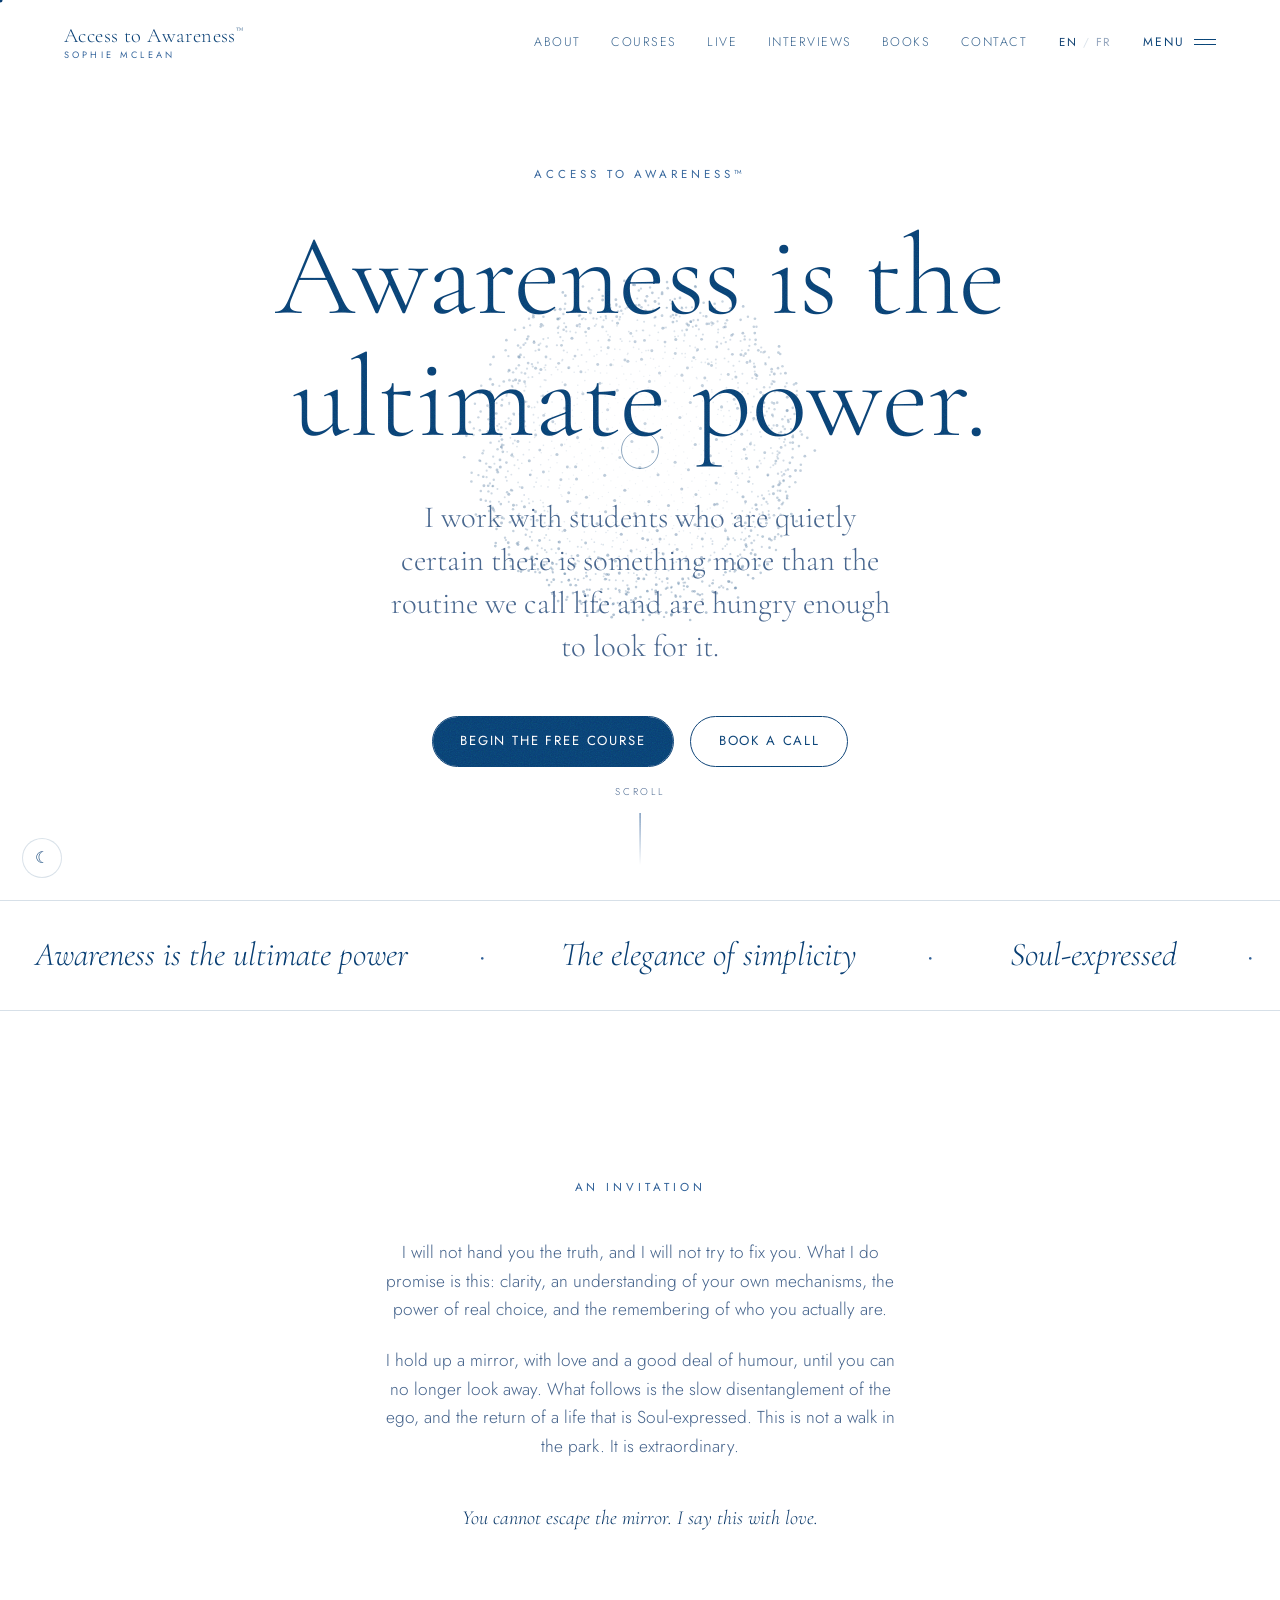
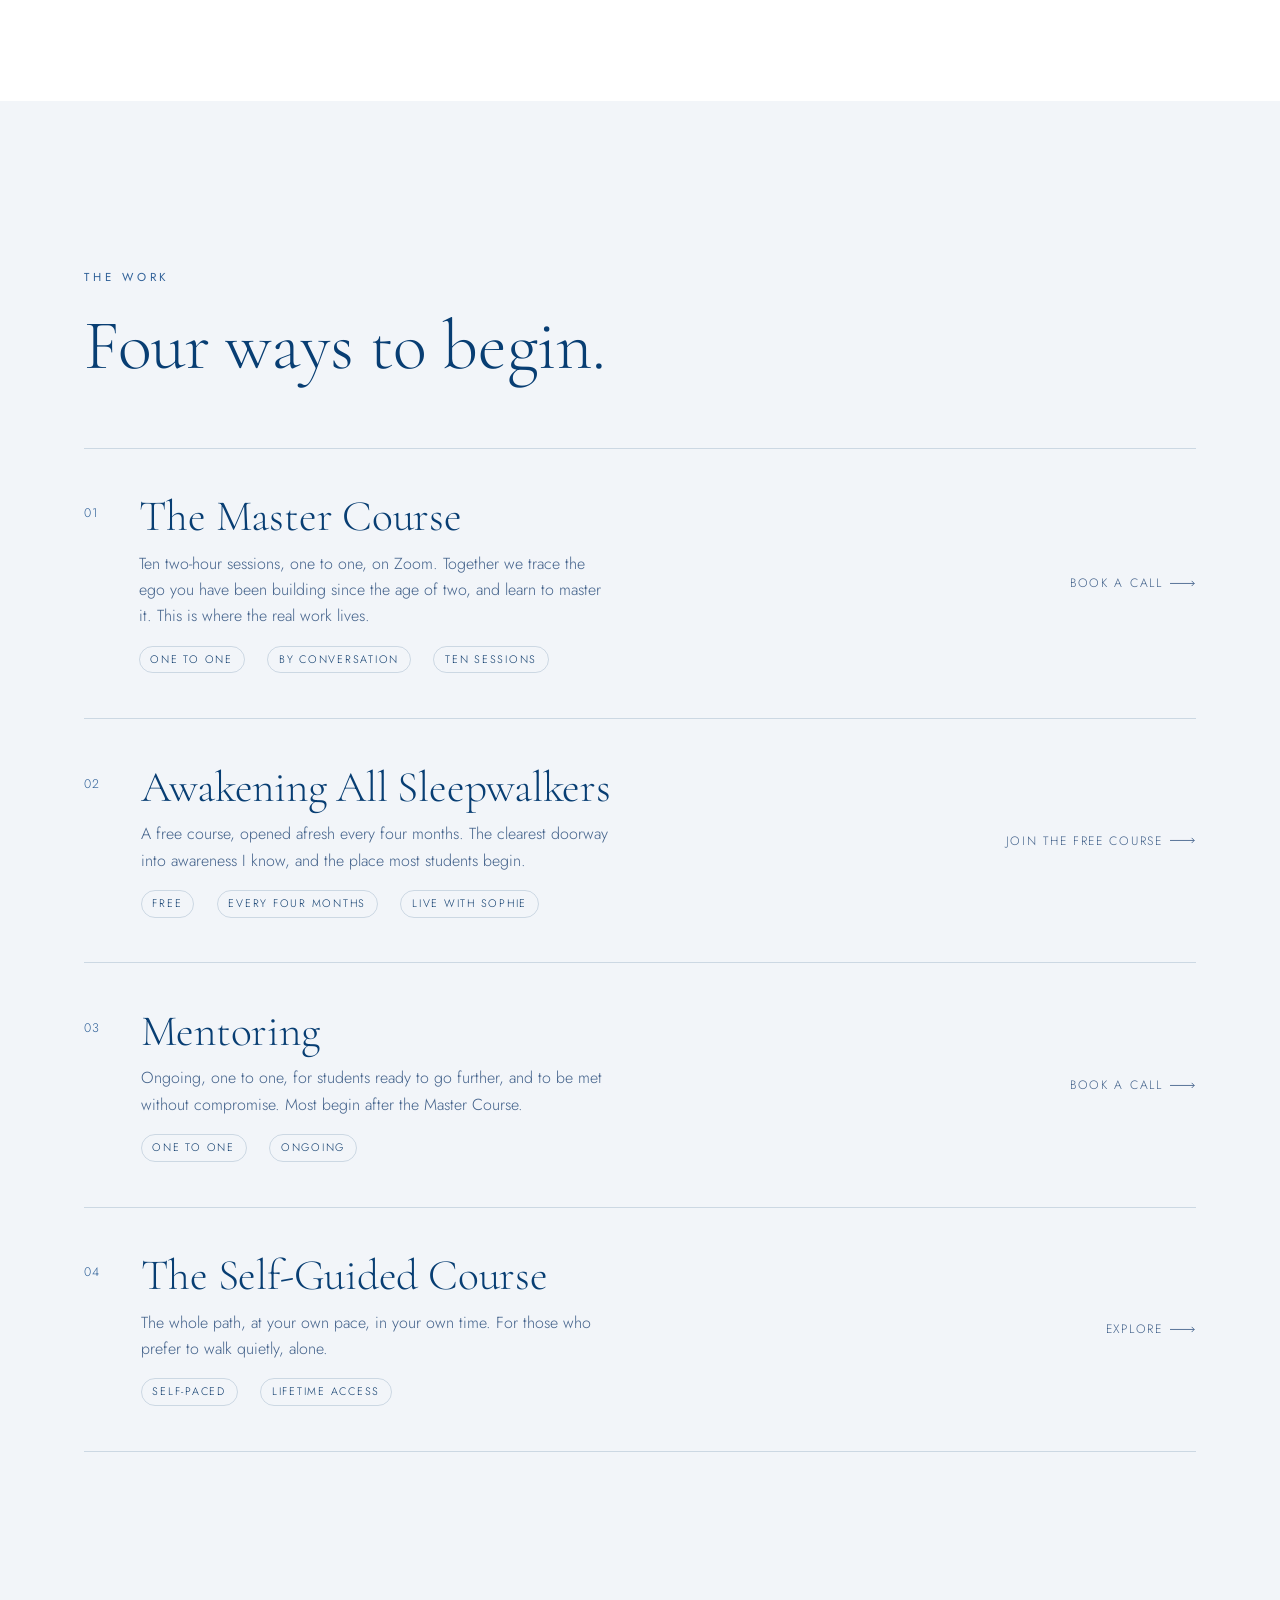
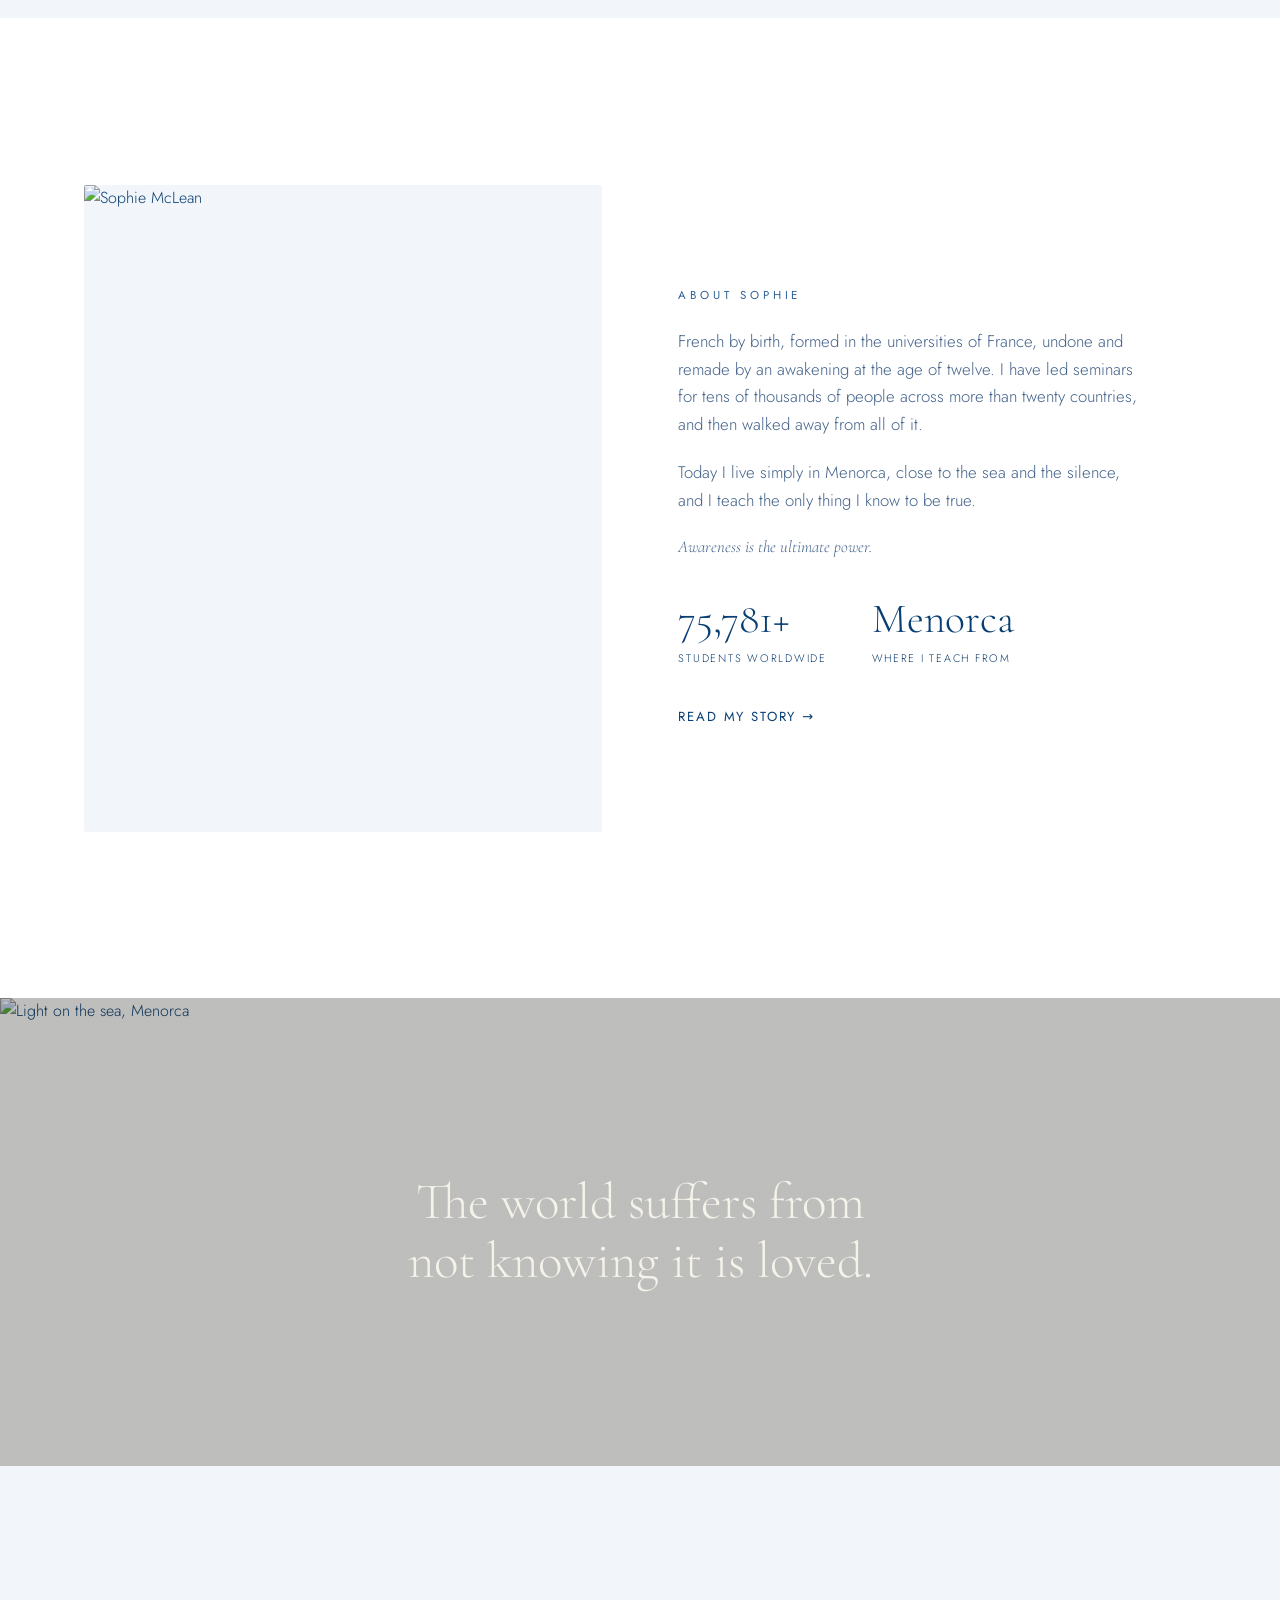
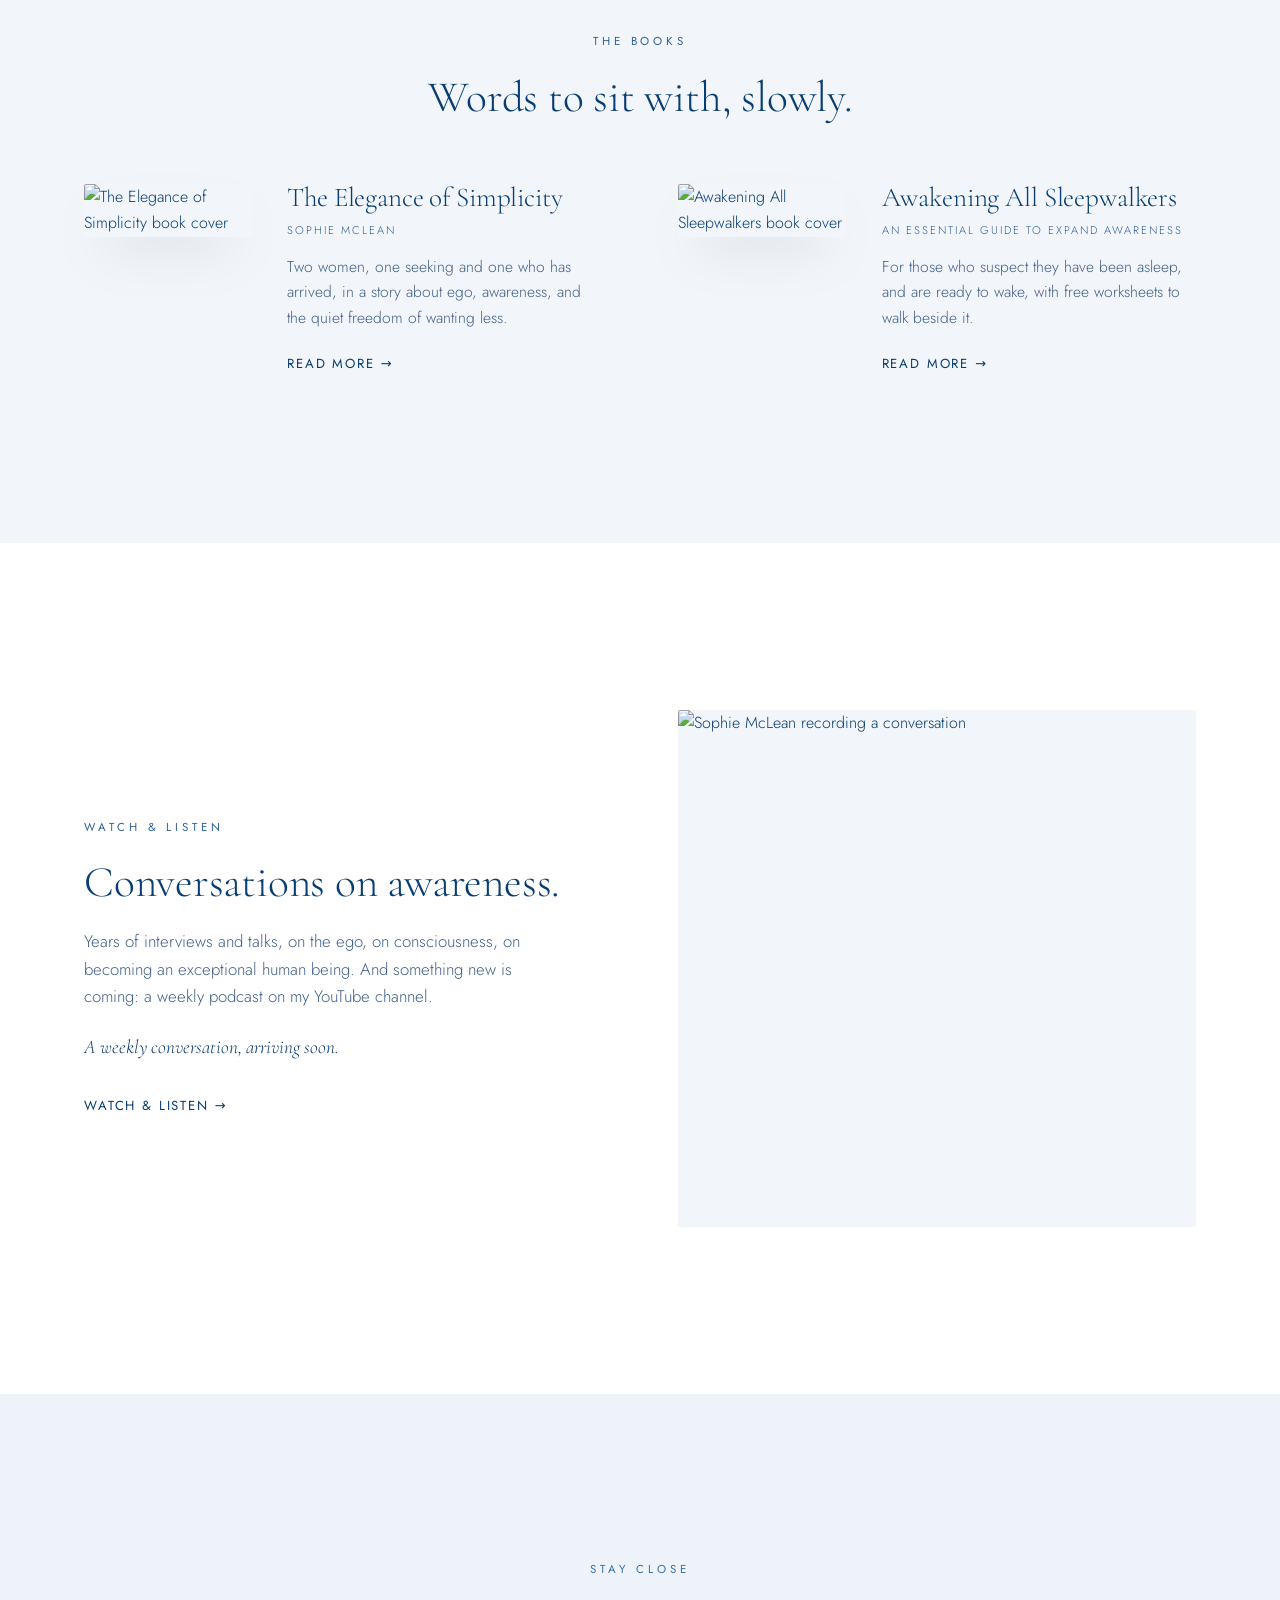
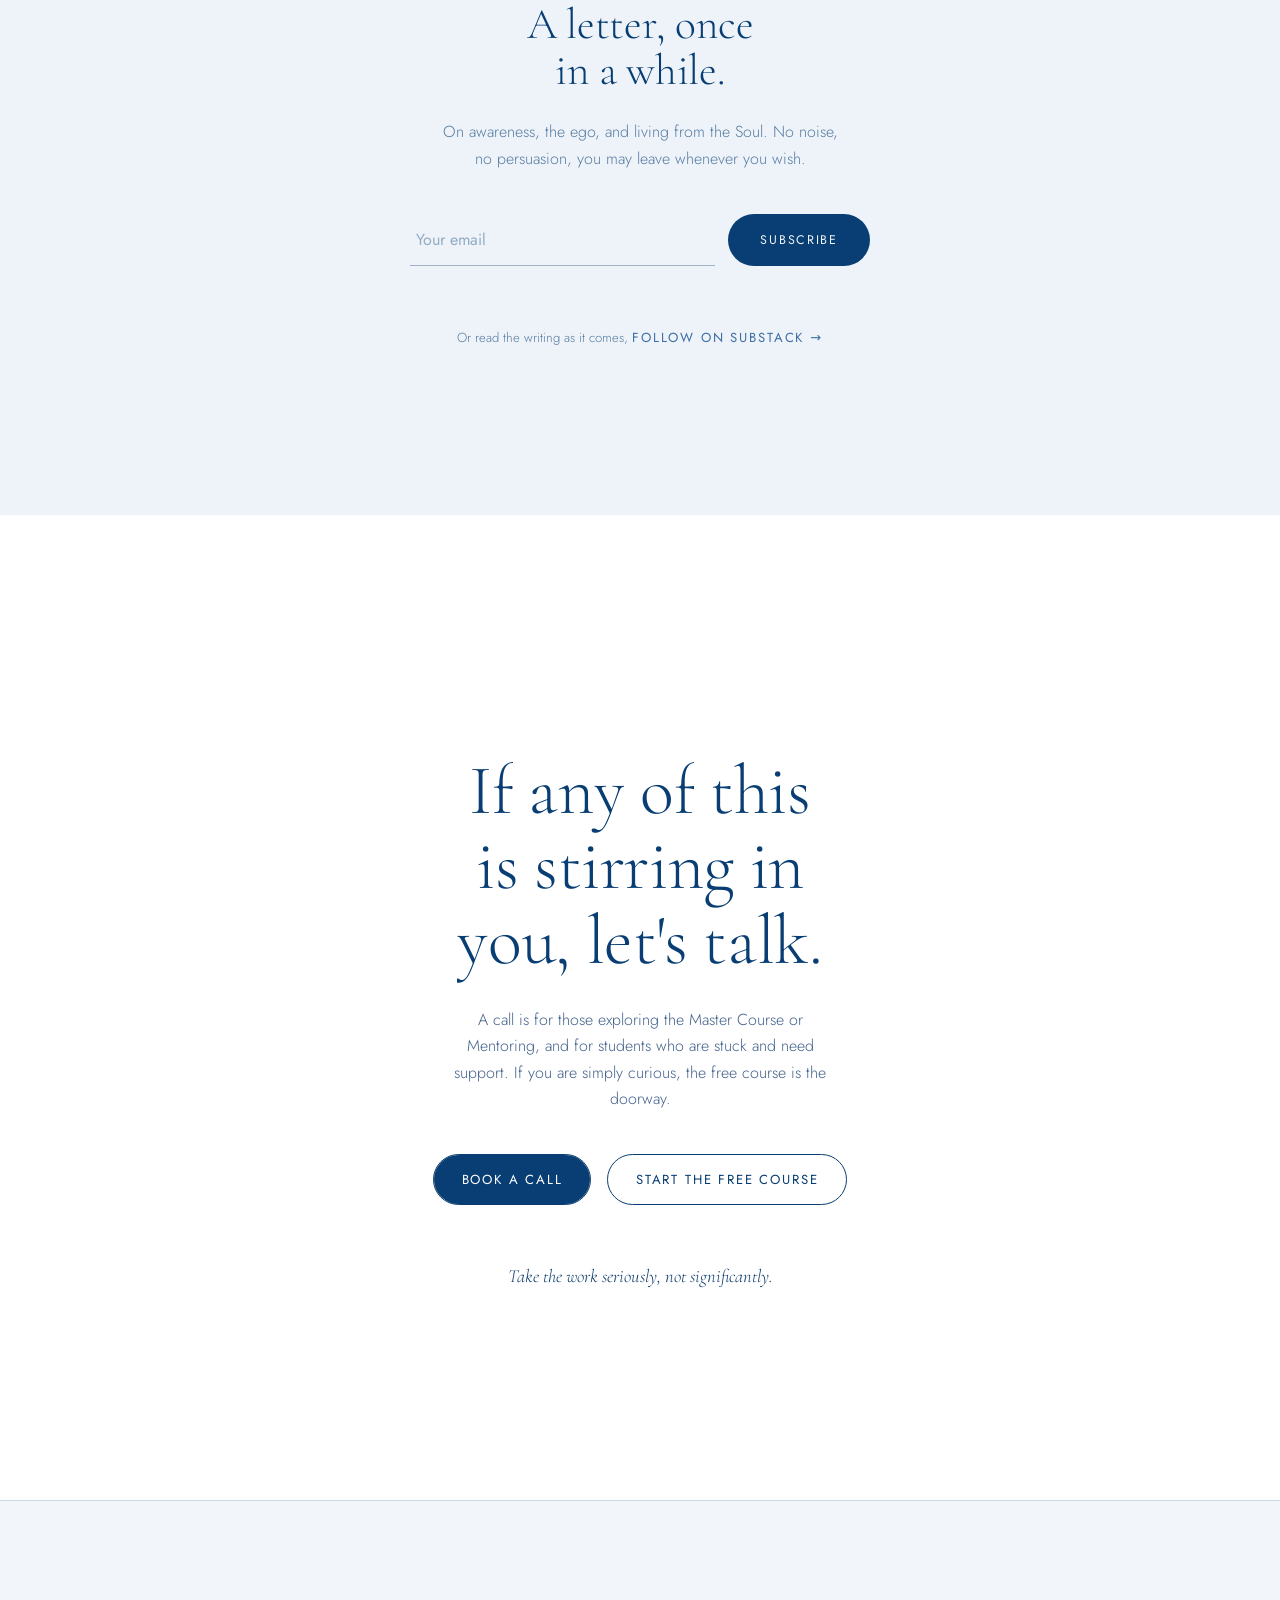
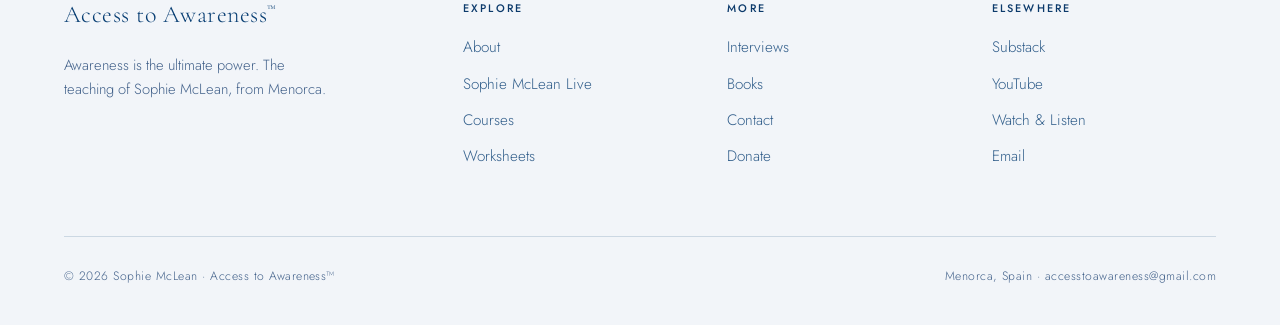
==== commit 8f535b0b: "Use colons for list-introducing spots (EN + FR)" ====
--- a/index.html
+++ b/index.html
@@ -90,7 +90,7 @@
  <div class="wrap">
  <p class="eyebrow fade-up" style="margin-bottom:1.6rem;">An invitation</p>
  <div class="invite-body">
- <p class="fade-up">I will not hand you the truth, and I will not try to fix you. What I do promise is this, clarity, an understanding of your own mechanisms, the power of real choice, and the remembering of who you actually are.</p>
+ <p class="fade-up">I will not hand you the truth, and I will not try to fix you. What I do promise is this: clarity, an understanding of your own mechanisms, the power of real choice, and the remembering of who you actually are.</p>
  <p class="fade-up">I hold up a mirror, with love and a good deal of humour, until you can no longer look away. What follows is the slow disentanglement of the ego, and the return of a life that is Soul-expressed. This is not a walk in the park. It is extraordinary.</p>
  </div>
  <p class="whisper fade-up">You cannot escape the mirror. I say this with love.</p>
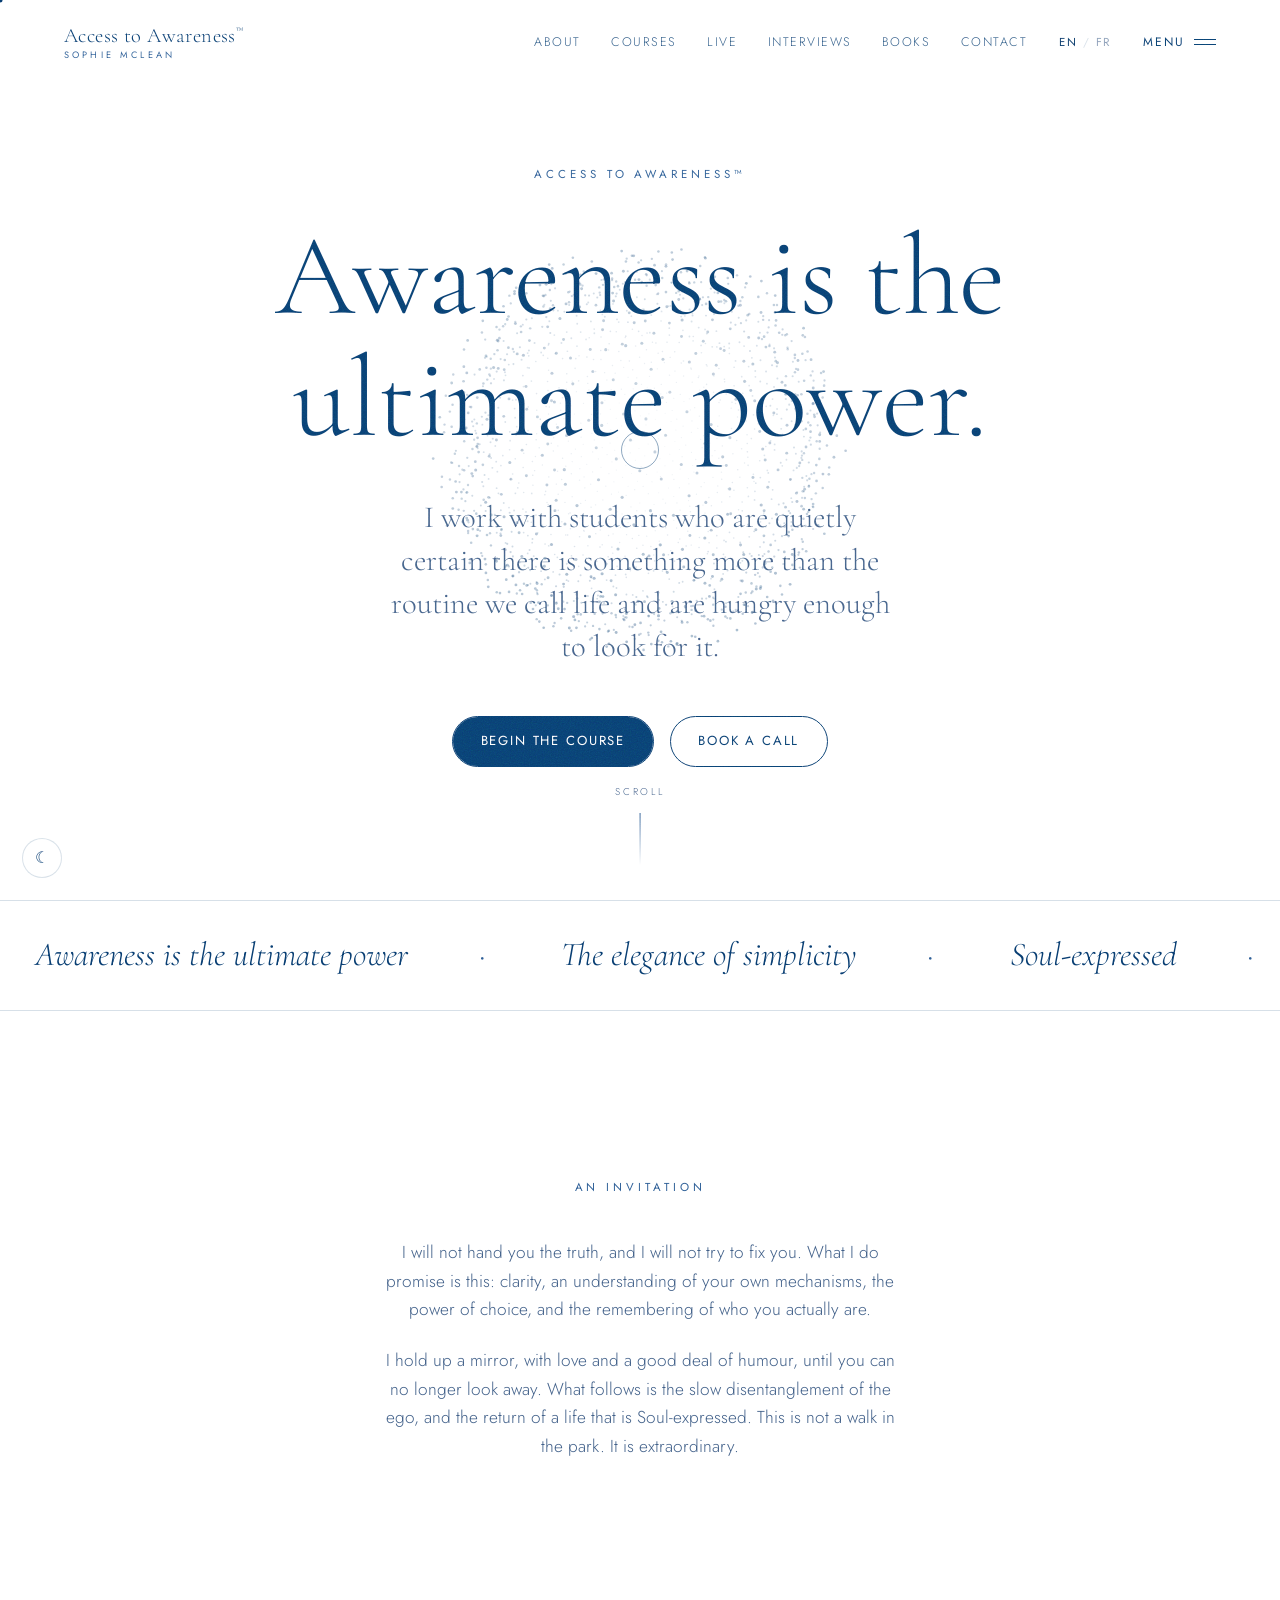
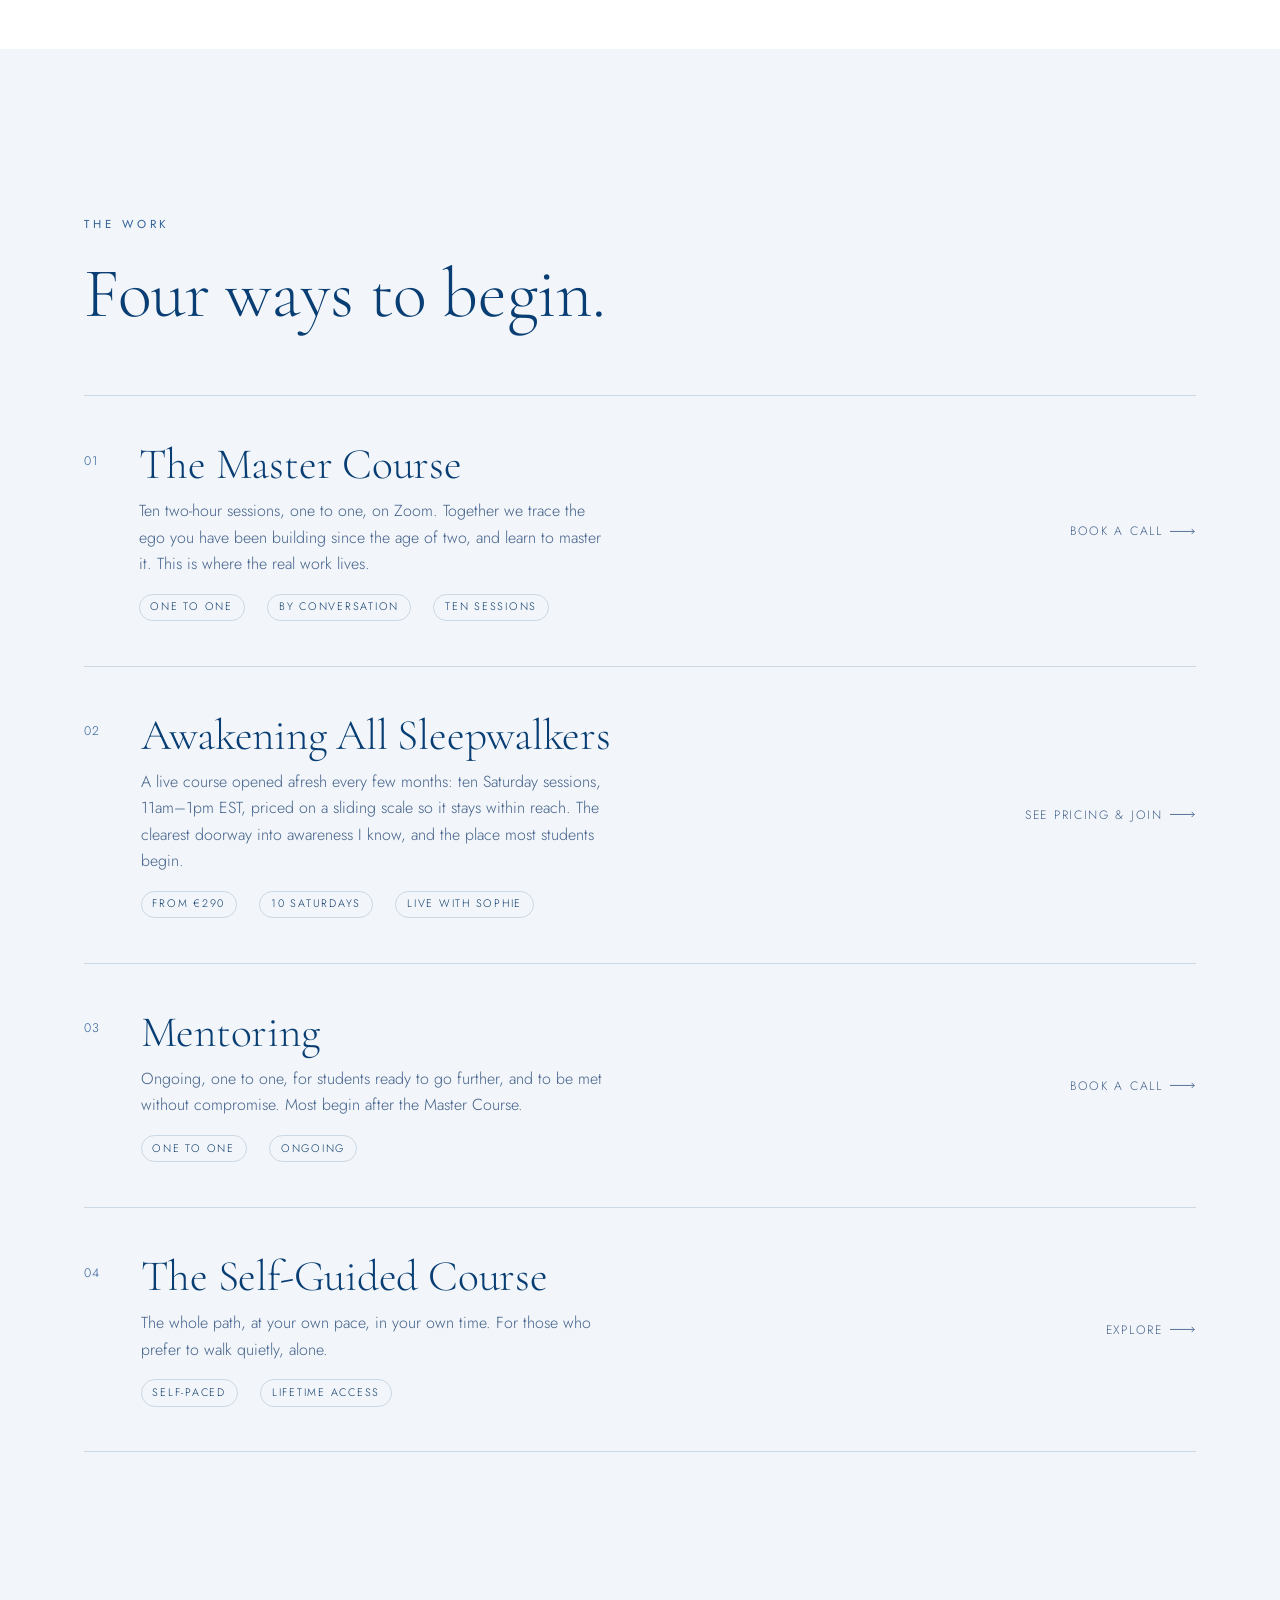
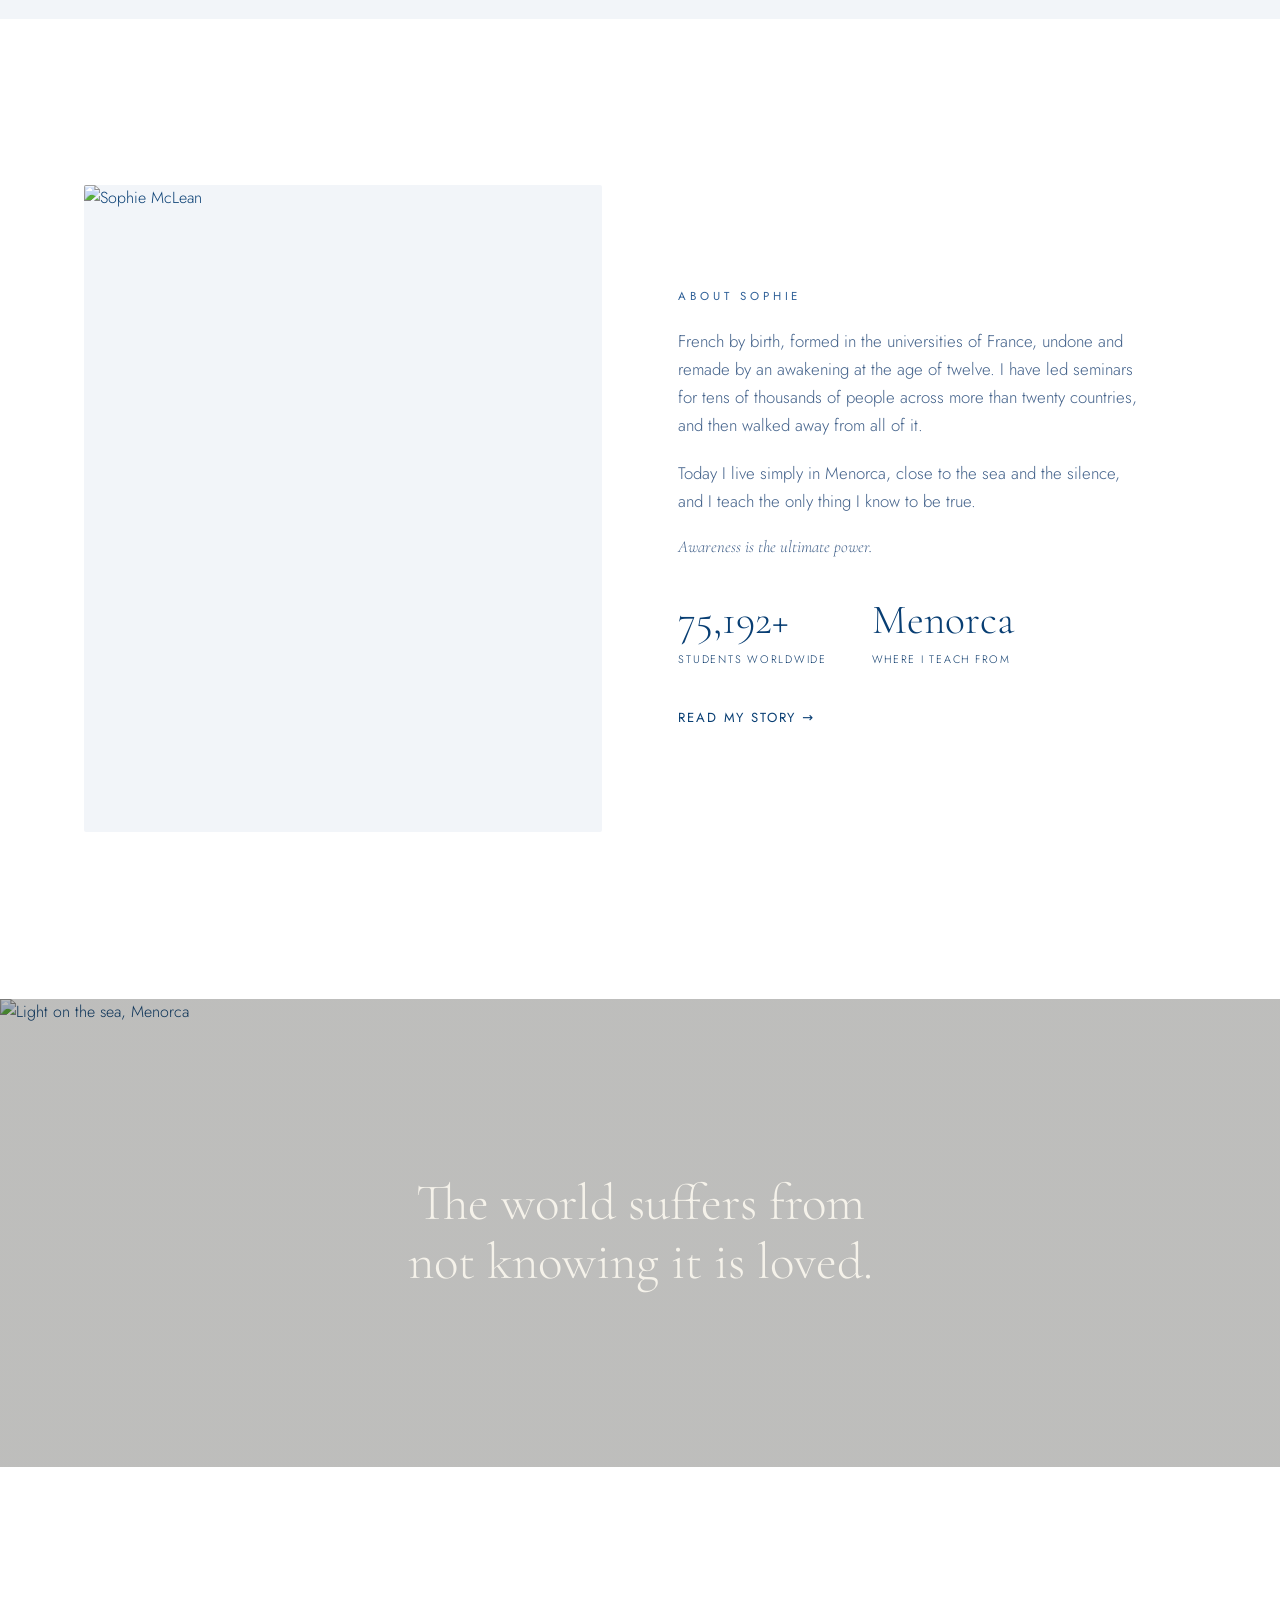
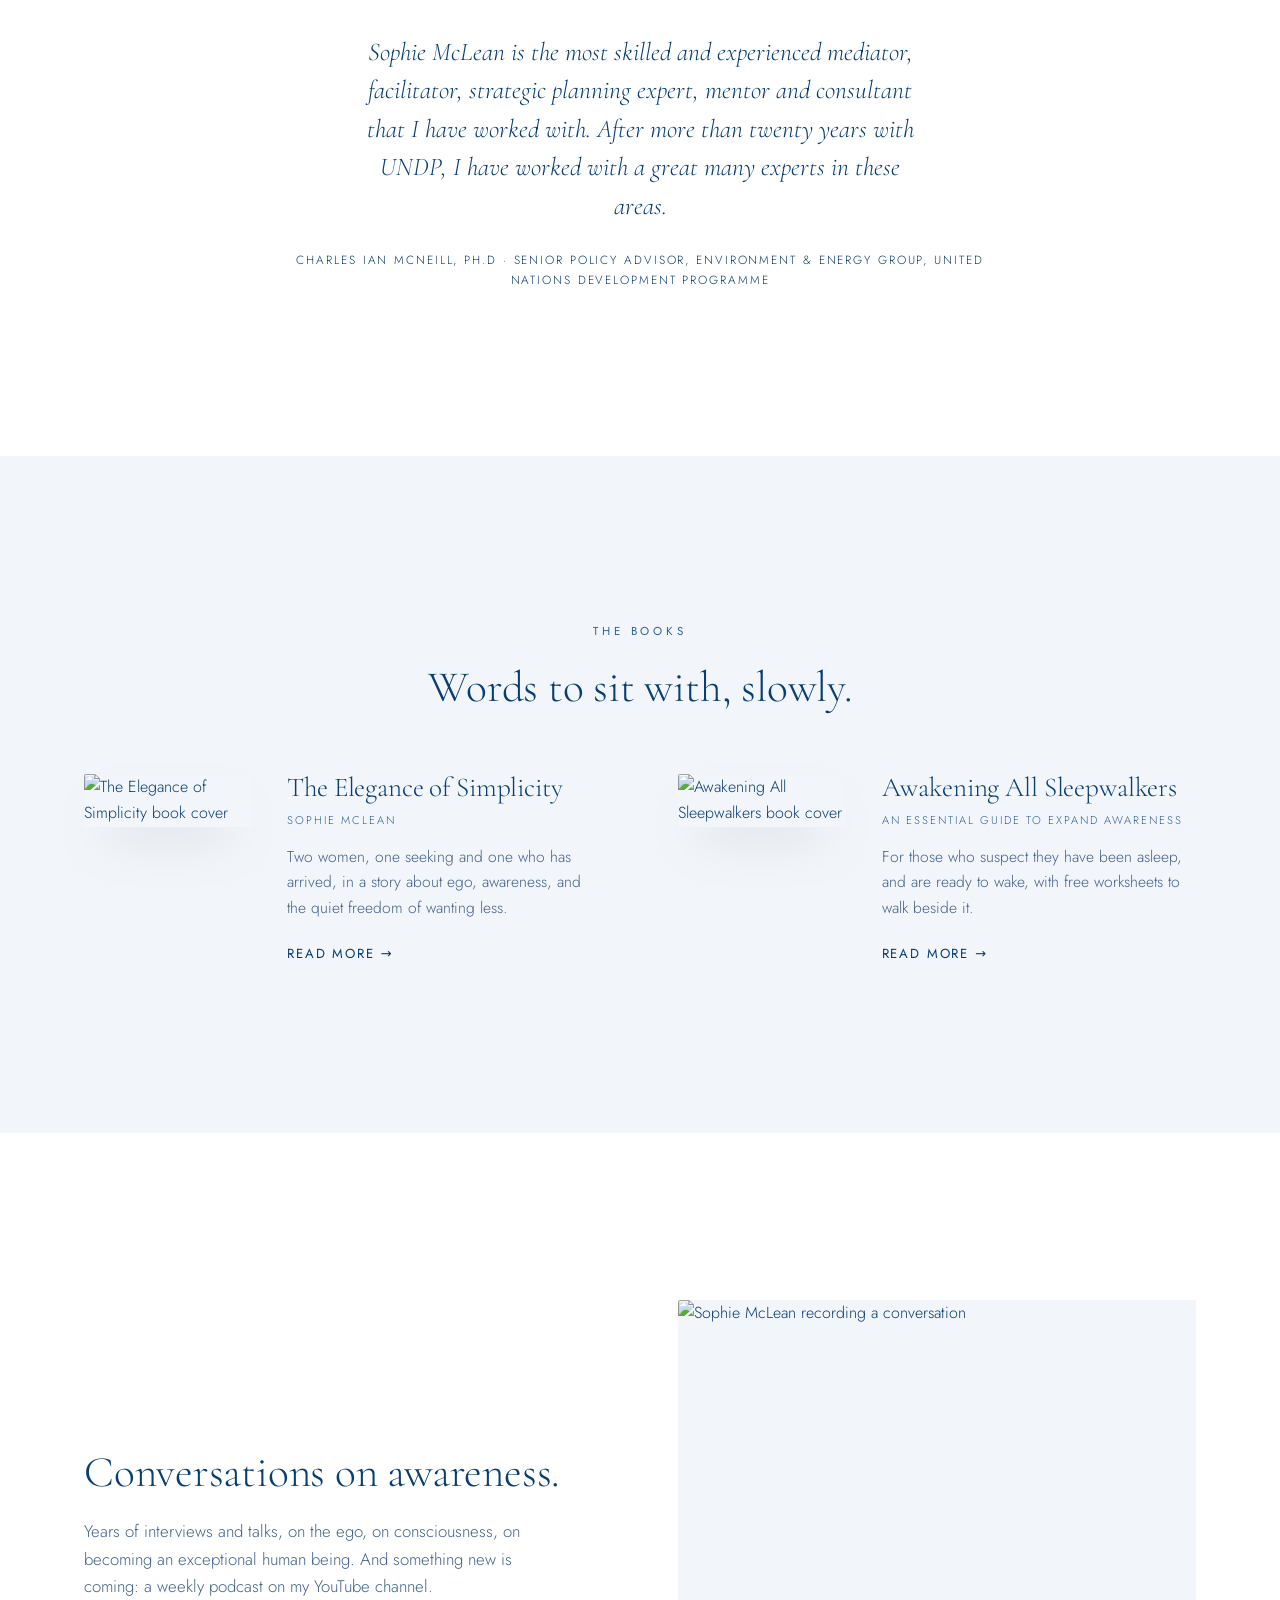
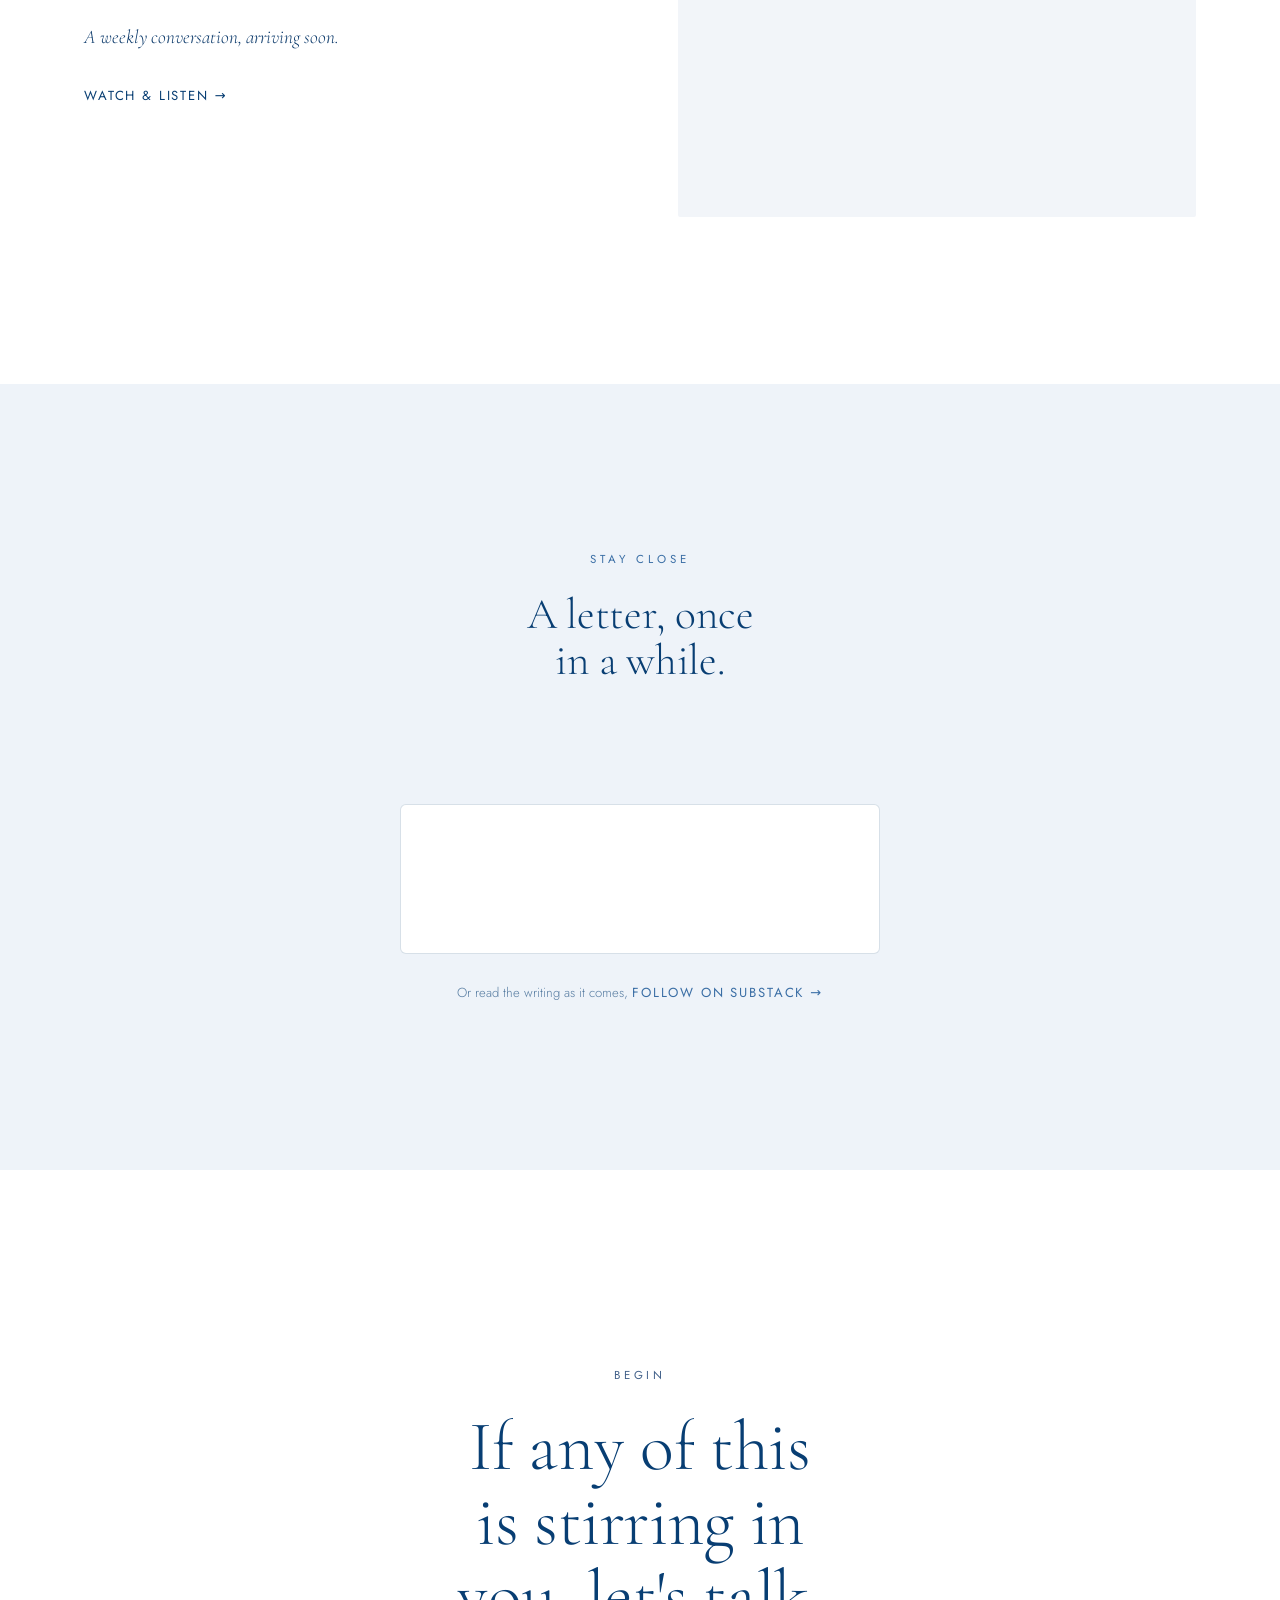
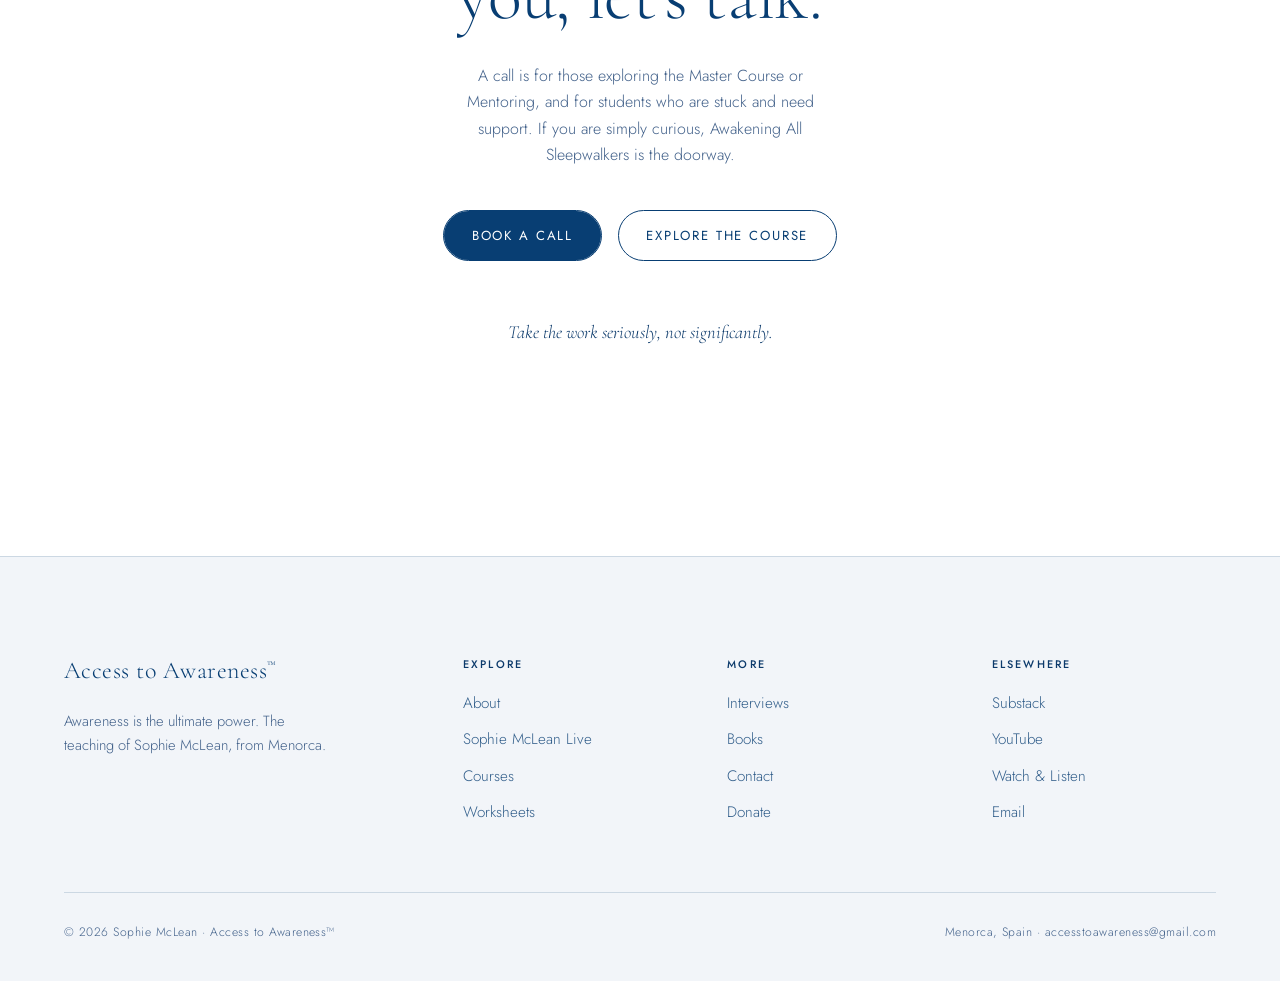
==== commit c383fbc2: "Apply Sophie's edits: sliding-scale pricing tiers, testimonials, Substack embeds, seminar photos, do" ====
--- a/index.html
+++ b/index.html
@@ -67,7 +67,7 @@
  <h1 class="display" data-split data-delay="1">Awareness is the ultimate power.</h1>
  <p class="lead fade-up" data-delay="2">I work with students who are quietly certain there is something more than the routine we call life and are hungry enough to look for it.</p>
  <div class="hero-cta fade-up" data-delay="3">
- <a href="courses.html#free" class="btn btn--fill" data-hover>Begin the free course</a>
+ <a href="courses.html#free" class="btn btn--fill" data-hover>Begin the course</a>
  <a href="contact.html" class="btn" data-hover>Book a call</a>
  </div>
  </div>
@@ -90,10 +90,9 @@
  <div class="wrap">
  <p class="eyebrow fade-up" style="margin-bottom:1.6rem;">An invitation</p>
  <div class="invite-body">
- <p class="fade-up">I will not hand you the truth, and I will not try to fix you. What I do promise is this: clarity, an understanding of your own mechanisms, the power of real choice, and the remembering of who you actually are.</p>
+ <p class="fade-up">I will not hand you the truth, and I will not try to fix you. What I do promise is this: clarity, an understanding of your own mechanisms, the power of choice, and the remembering of who you actually are.</p>
  <p class="fade-up">I hold up a mirror, with love and a good deal of humour, until you can no longer look away. What follows is the slow disentanglement of the ego, and the return of a life that is Soul-expressed. This is not a walk in the park. It is extraordinary.</p>
  </div>
- <p class="whisper fade-up">You cannot escape the mirror. I say this with love.</p>
  </div>
 </section>
 
@@ -119,10 +118,10 @@
  <span class="num">02</span>
  <div class="mid">
  <h3>Awakening All Sleepwalkers</h3>
- <p>A free course, opened afresh every four months. The clearest doorway into awareness I know, and the place most students begin.</p>
- <div class="meta"><span>Free</span><span>Every four months</span><span>Live with Sophie</span></div>
- </div>
- <span class="go">Join the free course <svg viewBox="0 0 30 8" fill="none"><path d="M0 4h28M25 1l3 3-3 3" stroke="currentColor"/></svg></span>
+ <p>A live course opened afresh every few months: ten Saturday sessions, 11am–1pm EST, priced on a sliding scale so it stays within reach. The clearest doorway into awareness I know, and the place most students begin.</p>
+ <div class="meta"><span>From €290</span><span>10 Saturdays</span><span>Live with Sophie</span></div>
+ </div>
+ <span class="go">See pricing &amp; join <svg viewBox="0 0 30 8" fill="none"><path d="M0 4h28M25 1l3 3-3 3" stroke="currentColor"/></svg></span>
  </a>
 
  <a href="contact.html" class="offer fade-up" data-hover>
@@ -173,6 +172,14 @@
  <div class="band-quote"><blockquote>The world suffers from not knowing it is loved.</blockquote></div>
 </section>
 
+<!-- TESTIMONIAL -->
+<section class="pad testimonial">
+ <div class="wrap-narrow fade-up">
+ <blockquote>Sophie McLean is the most skilled and experienced mediator, facilitator, strategic planning expert, mentor and consultant that I have worked with. After more than twenty years with UNDP, I have worked with a great many experts in these areas.</blockquote>
+ <p class="attr">Charles Ian McNeill, Ph.D · Senior Policy Advisor, Environment &amp; Energy Group, United Nations Development Programme</p>
+ </div>
+</section>
+
 <!-- BOOKS PREVIEW -->
 <section class="pad panel" id="books-preview">
  <div class="wrap">
@@ -225,11 +232,9 @@
  <p class="eyebrow fade-up">Stay close</p>
  <h2 class="h-md fade-up" style="max-width:16ch;margin:1.4rem auto 0;">A letter, once in a while.</h2>
  <p class="fade-up" style="max-width:44ch;margin:1.6rem auto 0;">On awareness, the ego, and living from the Soul. No noise, no persuasion, you may leave whenever you wish.</p>
- <form class="form fade-up" data-demo>
- <input type="email" placeholder="Your email" required aria-label="Your email" />
- <button type="submit" data-hover>Subscribe</button>
- </form>
- <p class="form-note"></p>
+ <div class="fade-up substack-embed">
+ <iframe src="https://accesstoawareness.substack.com/embed" width="480" height="150" style="border:1px solid var(--line); background:#fff; border-radius:6px;" frameborder="0" scrolling="no" title="Subscribe on Substack"></iframe>
+ </div>
  <p class="sub-line fade-up">Or read the writing as it comes, <a href="https://accesstoawareness.substack.com/" target="_blank" rel="noopener" class="link-u" data-hover>follow on Substack →</a></p>
  </div>
 </section>
@@ -239,10 +244,10 @@
  <div class="wrap">
  <p class="eyebrow fade-up" style="margin-bottom:1.6rem;">Begin</p>
  <h2 class="h-lg" data-split>If any of this is stirring in you, let's talk.</h2>
- <p class="fade-up">A call is for those exploring the Master Course or Mentoring, and for students who are stuck and need support. If you are simply curious, the free course is the doorway.</p>
+ <p class="fade-up">A call is for those exploring the Master Course or Mentoring, and for students who are stuck and need support. If you are simply curious, Awakening All Sleepwalkers is the doorway.</p>
  <div class="fade-up" style="display:flex;gap:1rem;justify-content:center;flex-wrap:wrap;">
  <a href="contact.html" class="btn btn--fill" data-hover>Book a call</a>
- <a href="courses.html#free" class="btn" data-hover>Start the free course</a>
+ <a href="courses.html#free" class="btn" data-hover>Explore the course</a>
  </div>
  <p class="humour fade-up">Take the work seriously, not significantly.</p>
  </div>
--- a/styles.css
+++ b/styles.css
@@ -229,6 +229,11 @@
 .quote blockquote{ font-family:var(--serif); font-weight:300; font-size:clamp(2rem,5vw,4rem); line-height:1.14; max-width:18ch; margin:0 auto; }
 .quote .attr{ margin-top:2.2rem; font-size:.74rem; letter-spacing:.22em; text-transform:uppercase; color:var(--olive-dk); }
 
+/* ---- testimonial (longer, paragraph-length quotes) ---- */
+.testimonial{ text-align:center; }
+.testimonial blockquote{ font-family:var(--serif); font-style:italic; font-weight:300; font-size:clamp(1.25rem,2vw,1.6rem); line-height:1.5; color:var(--ink); max-width:52ch; margin:0 auto; }
+.testimonial .attr{ margin-top:1.6rem; font-size:.74rem; letter-spacing:.16em; text-transform:uppercase; color:var(--olive-dk); }
+
 /* ---- books ---- */
 .books-grid{ display:grid; grid-template-columns:1fr 1fr; gap:clamp(2.5rem,6vw,5rem); }
 .book{ display:flex; gap:2.2rem; align-items:flex-start; }
@@ -269,6 +274,8 @@
 .form button{ background:var(--stay-text); color:var(--stay-bg); border:none; border-radius:100px; padding:.95em 2rem; font-family:var(--sans); font-size:.78rem; letter-spacing:.14em; text-transform:uppercase; cursor:pointer; transition:background .4s,color .4s; }
 .form button:hover{ background:var(--olive); color:#fff; }
 .form-note{ margin-top:1rem; font-size:.8rem; color:var(--sand); min-height:1.2em; letter-spacing:.05em; }
+.substack-embed{ display:flex; justify-content:center; margin:2.6rem auto 0; max-width:480px; }
+.substack-embed iframe{ width:100%; max-width:480px; }
 .sub-line{ margin-top:1.8rem; font-size:.82rem; }
 .sub-line a{ color:var(--sand); }
 
@@ -281,6 +288,16 @@
 .who-list li{ display:flex; gap:1rem; align-items:flex-start; color:var(--ink-soft); }
 .who-list li::before{ content:""; flex:0 0 8px; height:8px; margin-top:.55em; border-radius:50%; background:var(--olive); }
 @media(max-width:760px){ .contact-grid{ grid-template-columns:1fr; } }
+
+/* ---- price tiers ---- */
+.price-tiers{ display:grid; grid-template-columns:repeat(3,1fr); gap:1.1rem; margin-top:1.8rem; max-width:56rem; }
+.price-tiers .tier{ border:1px solid var(--line); border-radius:3px; padding:1.7rem 1.4rem; text-align:center; transition:border-color .4s var(--ease); }
+.price-tiers .tier.is-suggested{ border-color:var(--olive); position:relative; }
+.price-tiers .tier-badge{ position:absolute; top:-.7em; left:50%; transform:translateX(-50%); background:var(--bg); padding:0 .8em; font-size:.62rem; letter-spacing:.14em; text-transform:uppercase; color:var(--olive-dk); white-space:nowrap; }
+.price-tiers .amount{ display:block; font-family:var(--serif); font-size:2.1rem; color:var(--ink); line-height:1; }
+.price-tiers .label{ display:block; margin-top:.6rem; font-size:.66rem; letter-spacing:.16em; text-transform:uppercase; color:var(--olive-dk); }
+.price-tiers p{ margin-top:.9rem; font-size:.86rem; color:var(--ink-soft); line-height:1.5; }
+@media(max-width:760px){ .price-tiers{ grid-template-columns:1fr; } }
 
 /* ---- final cta ---- */
 .final{ text-align:center; }
